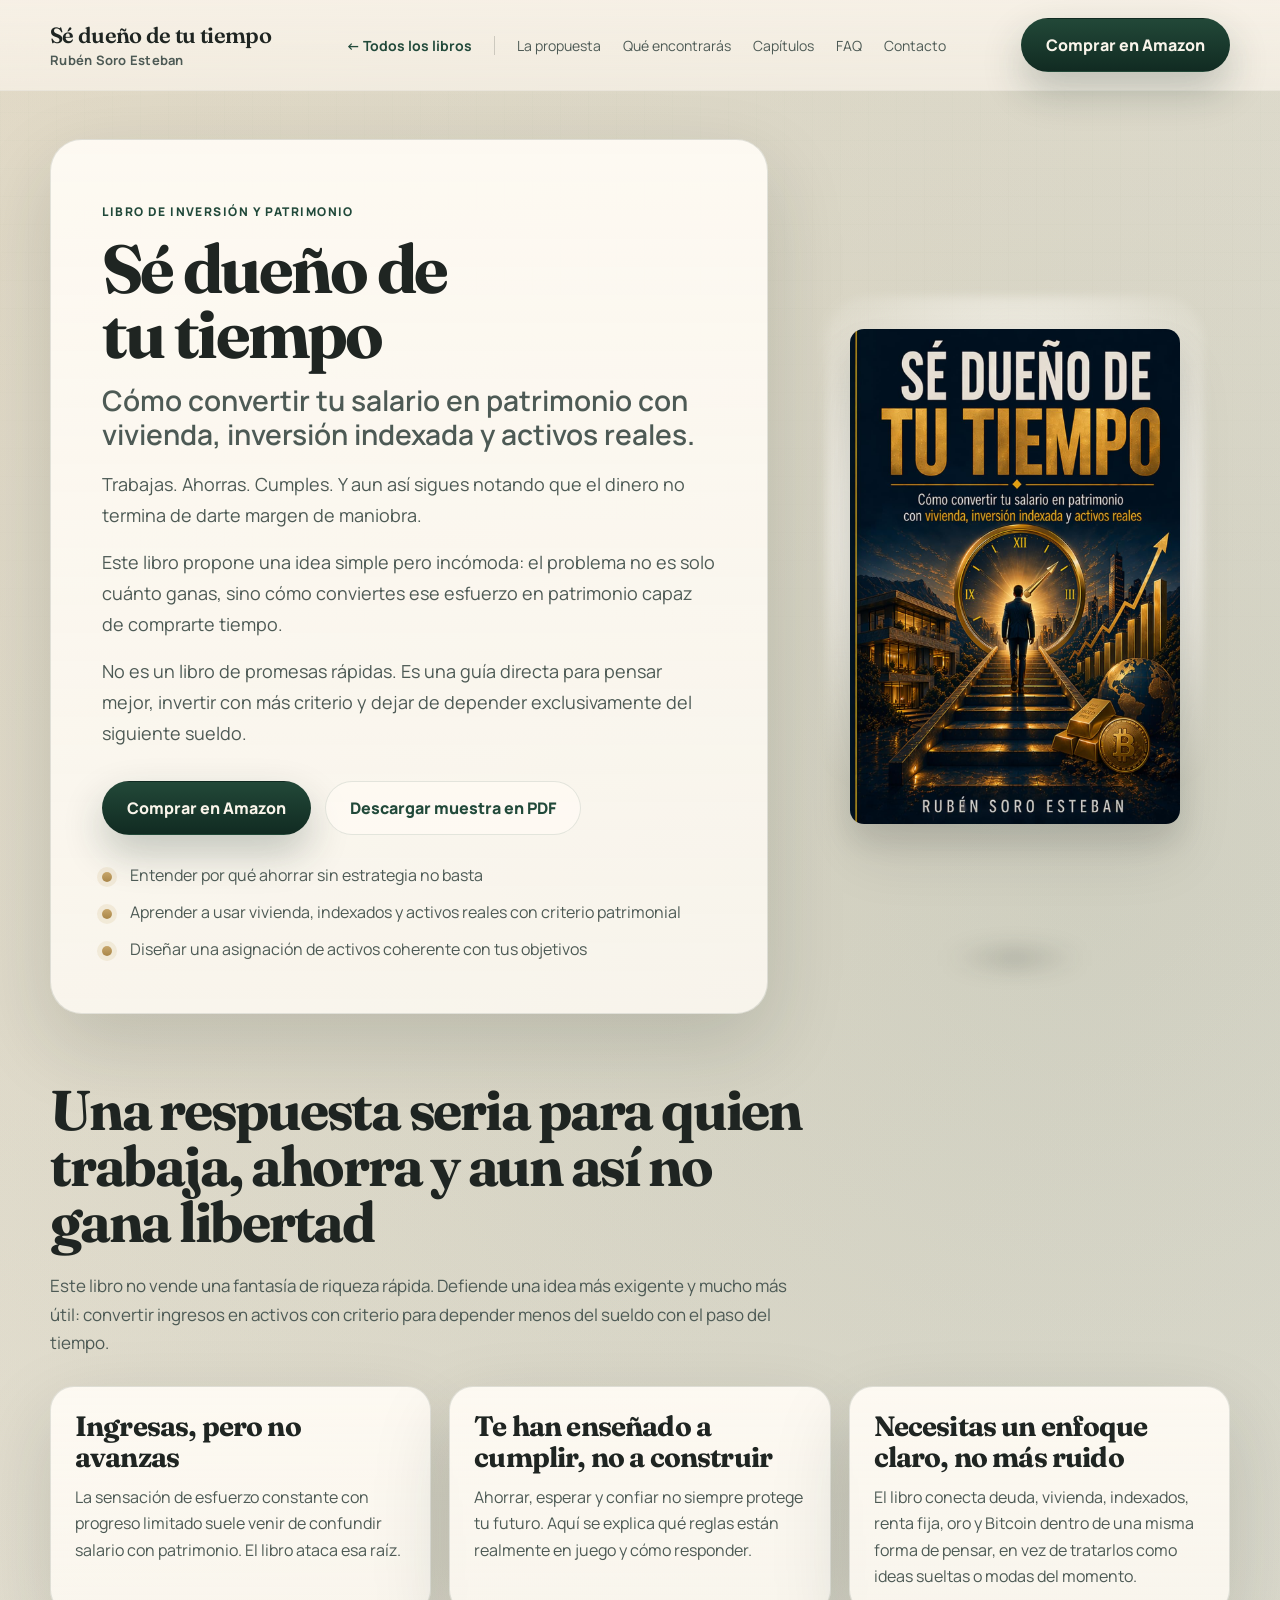
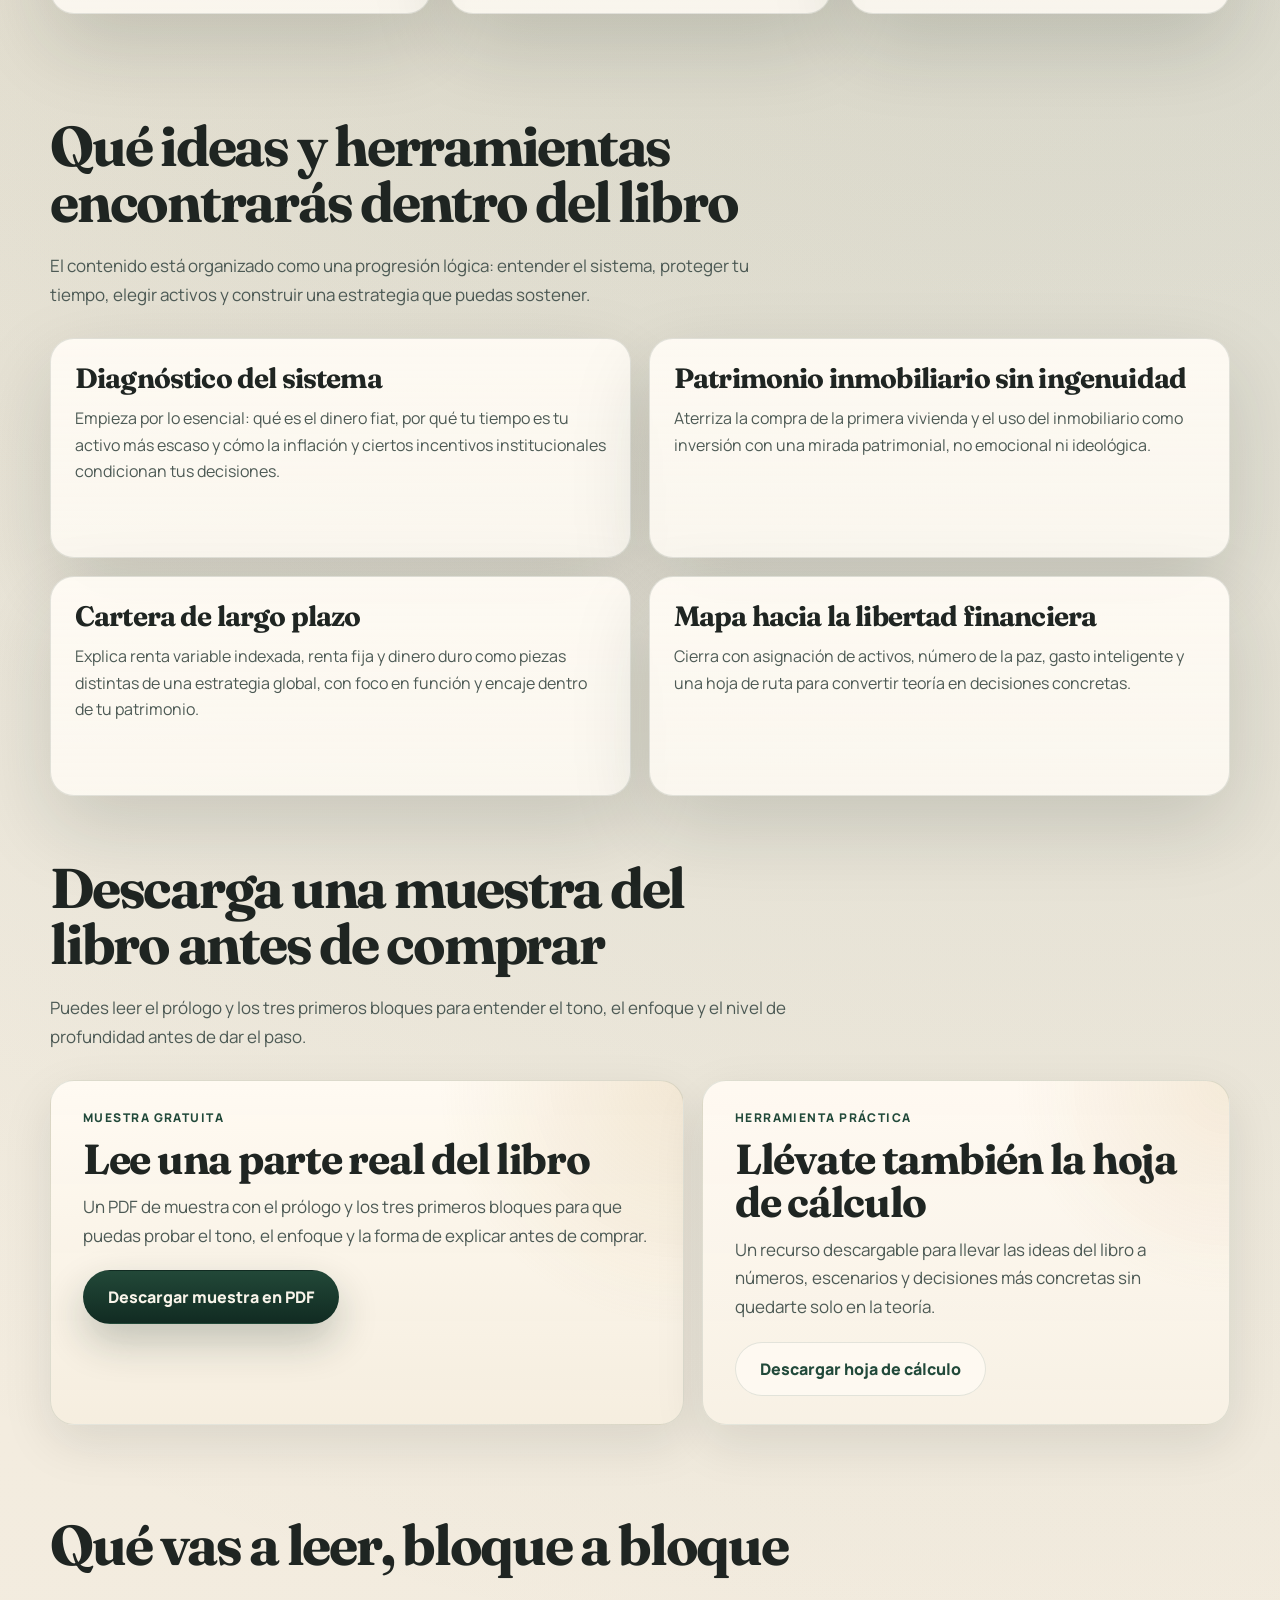
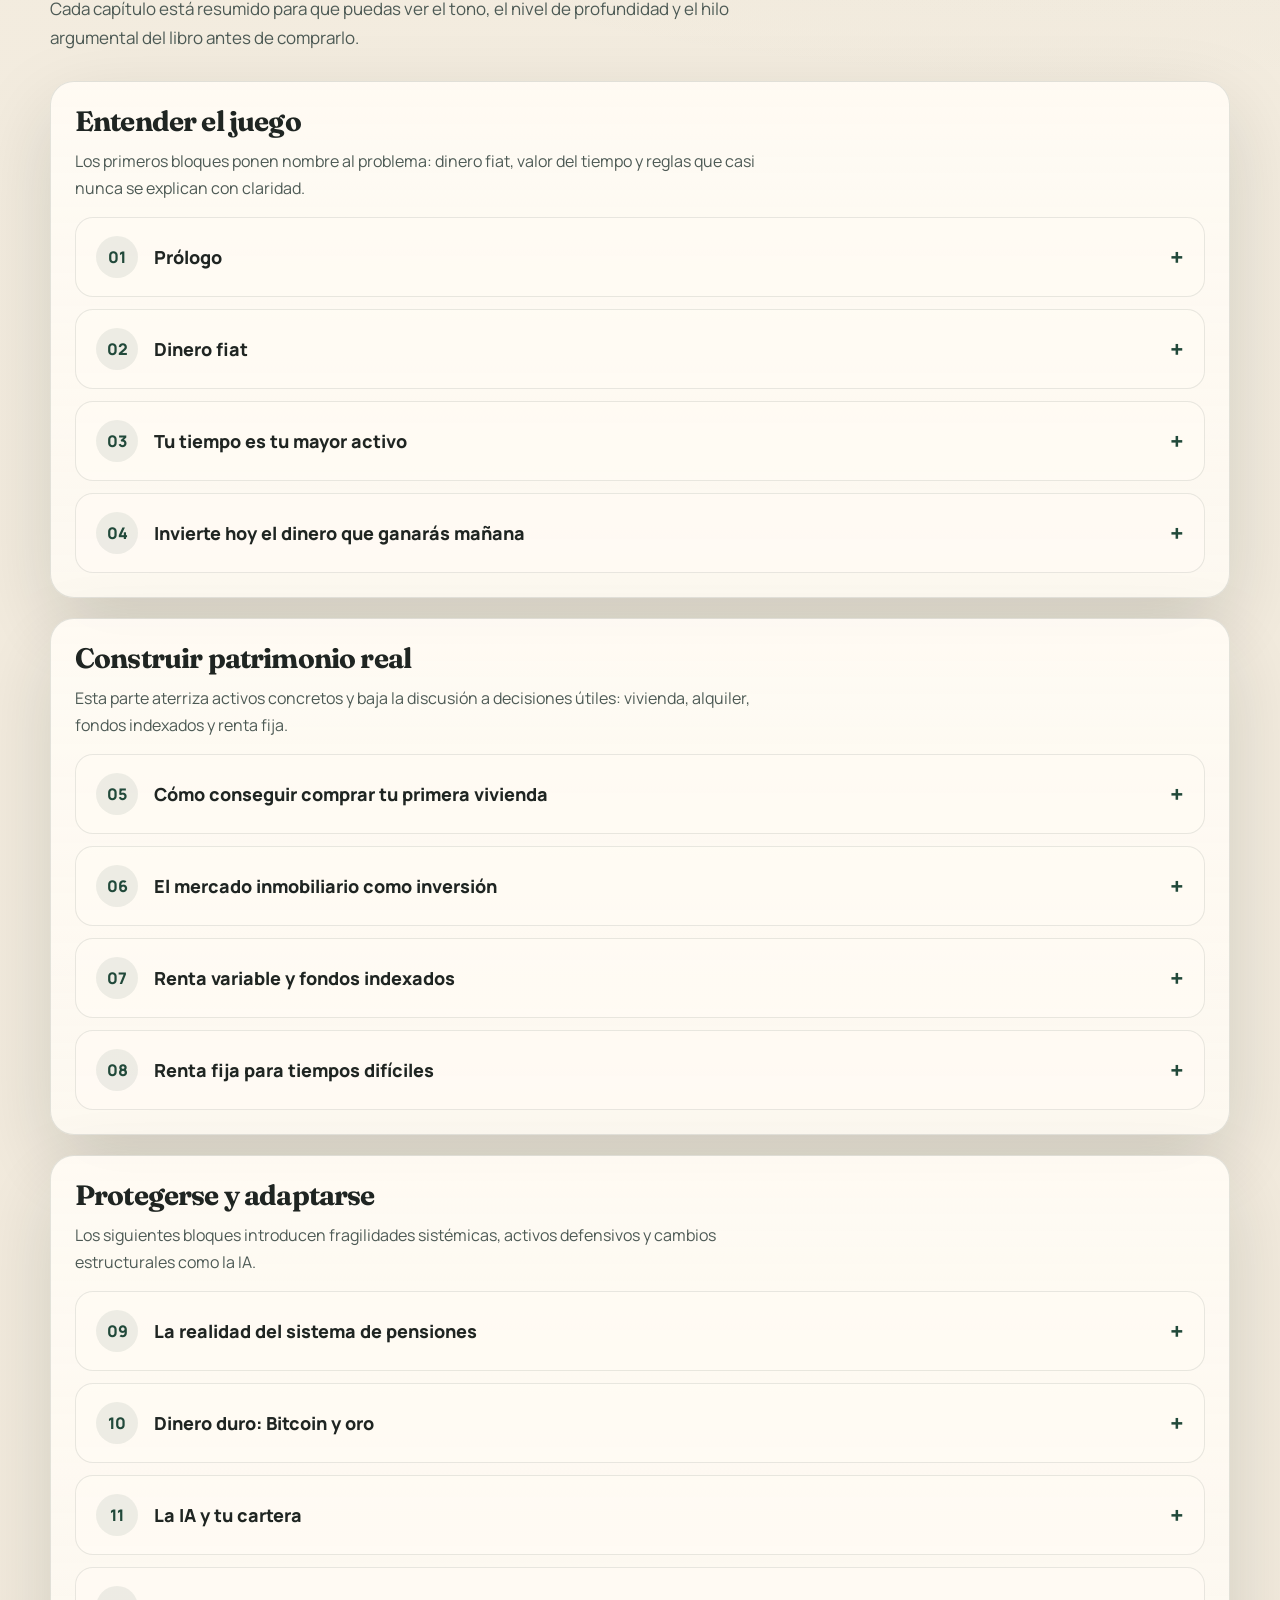
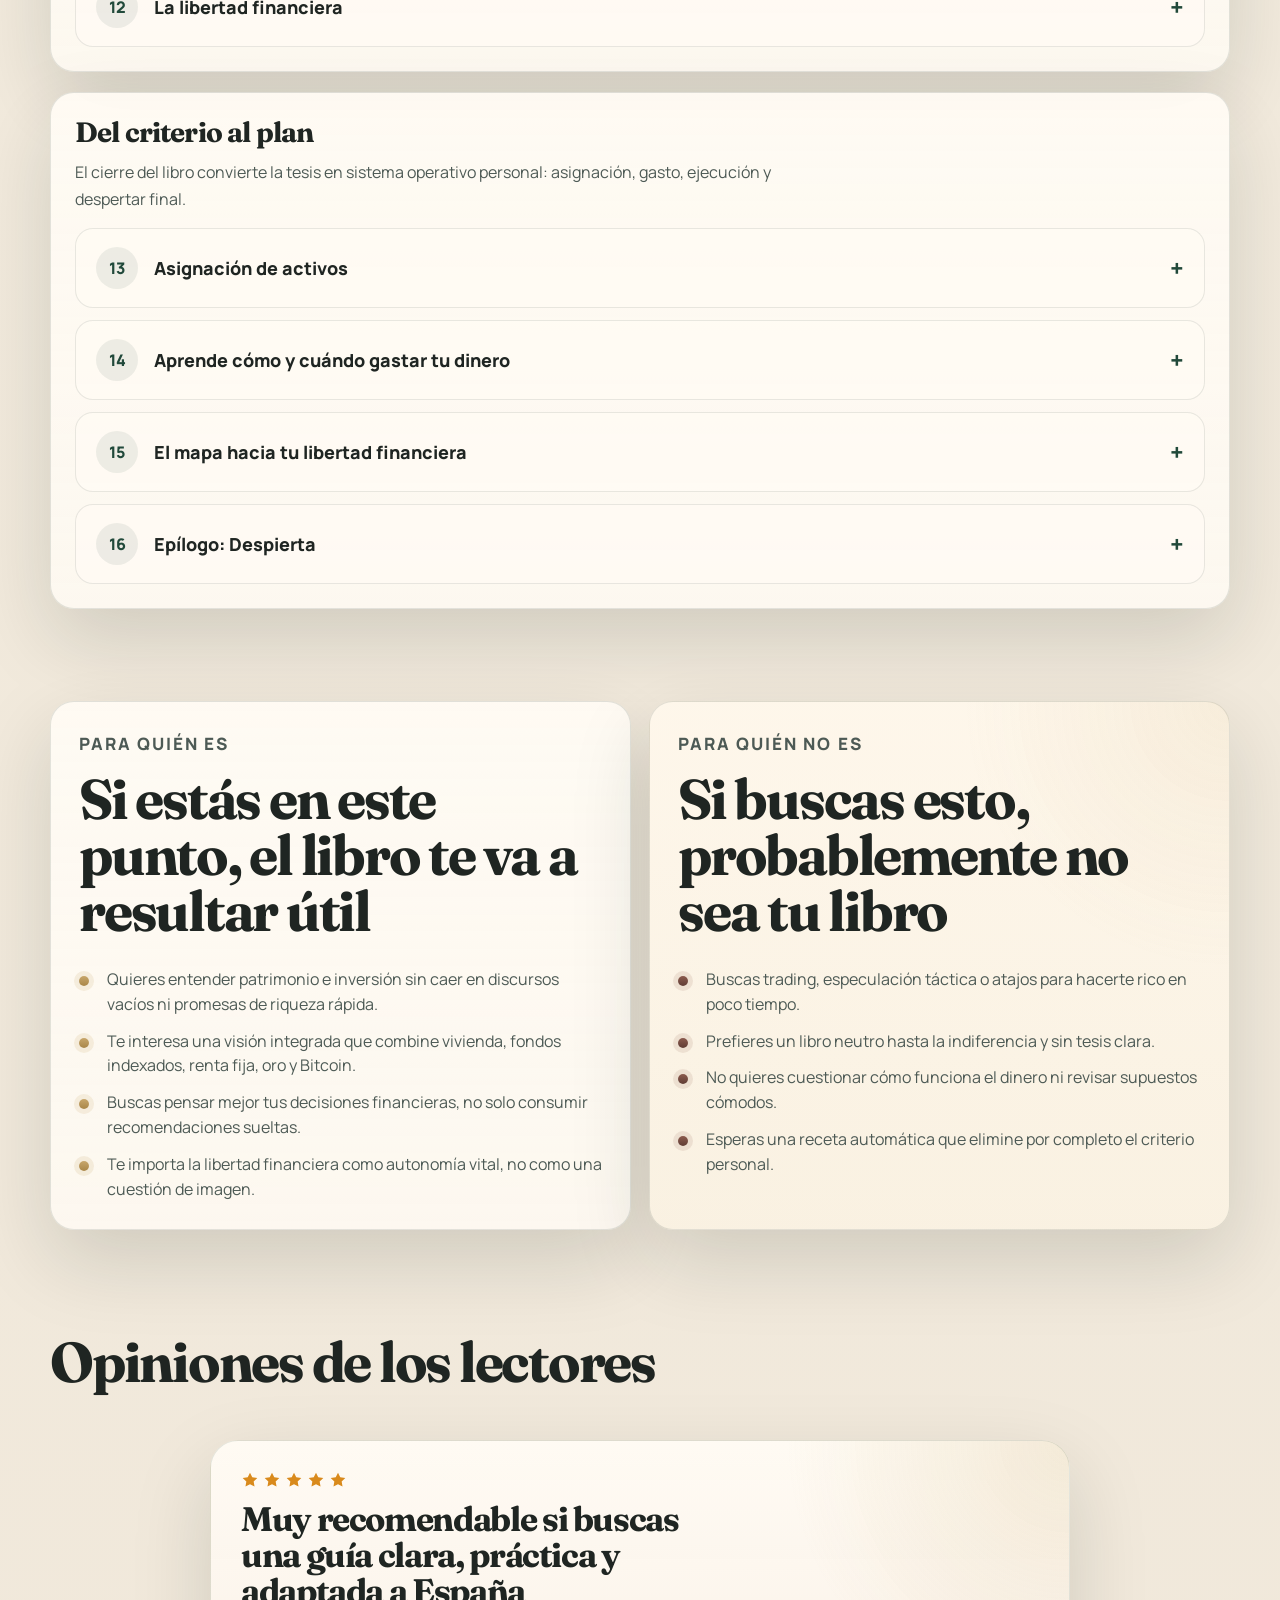
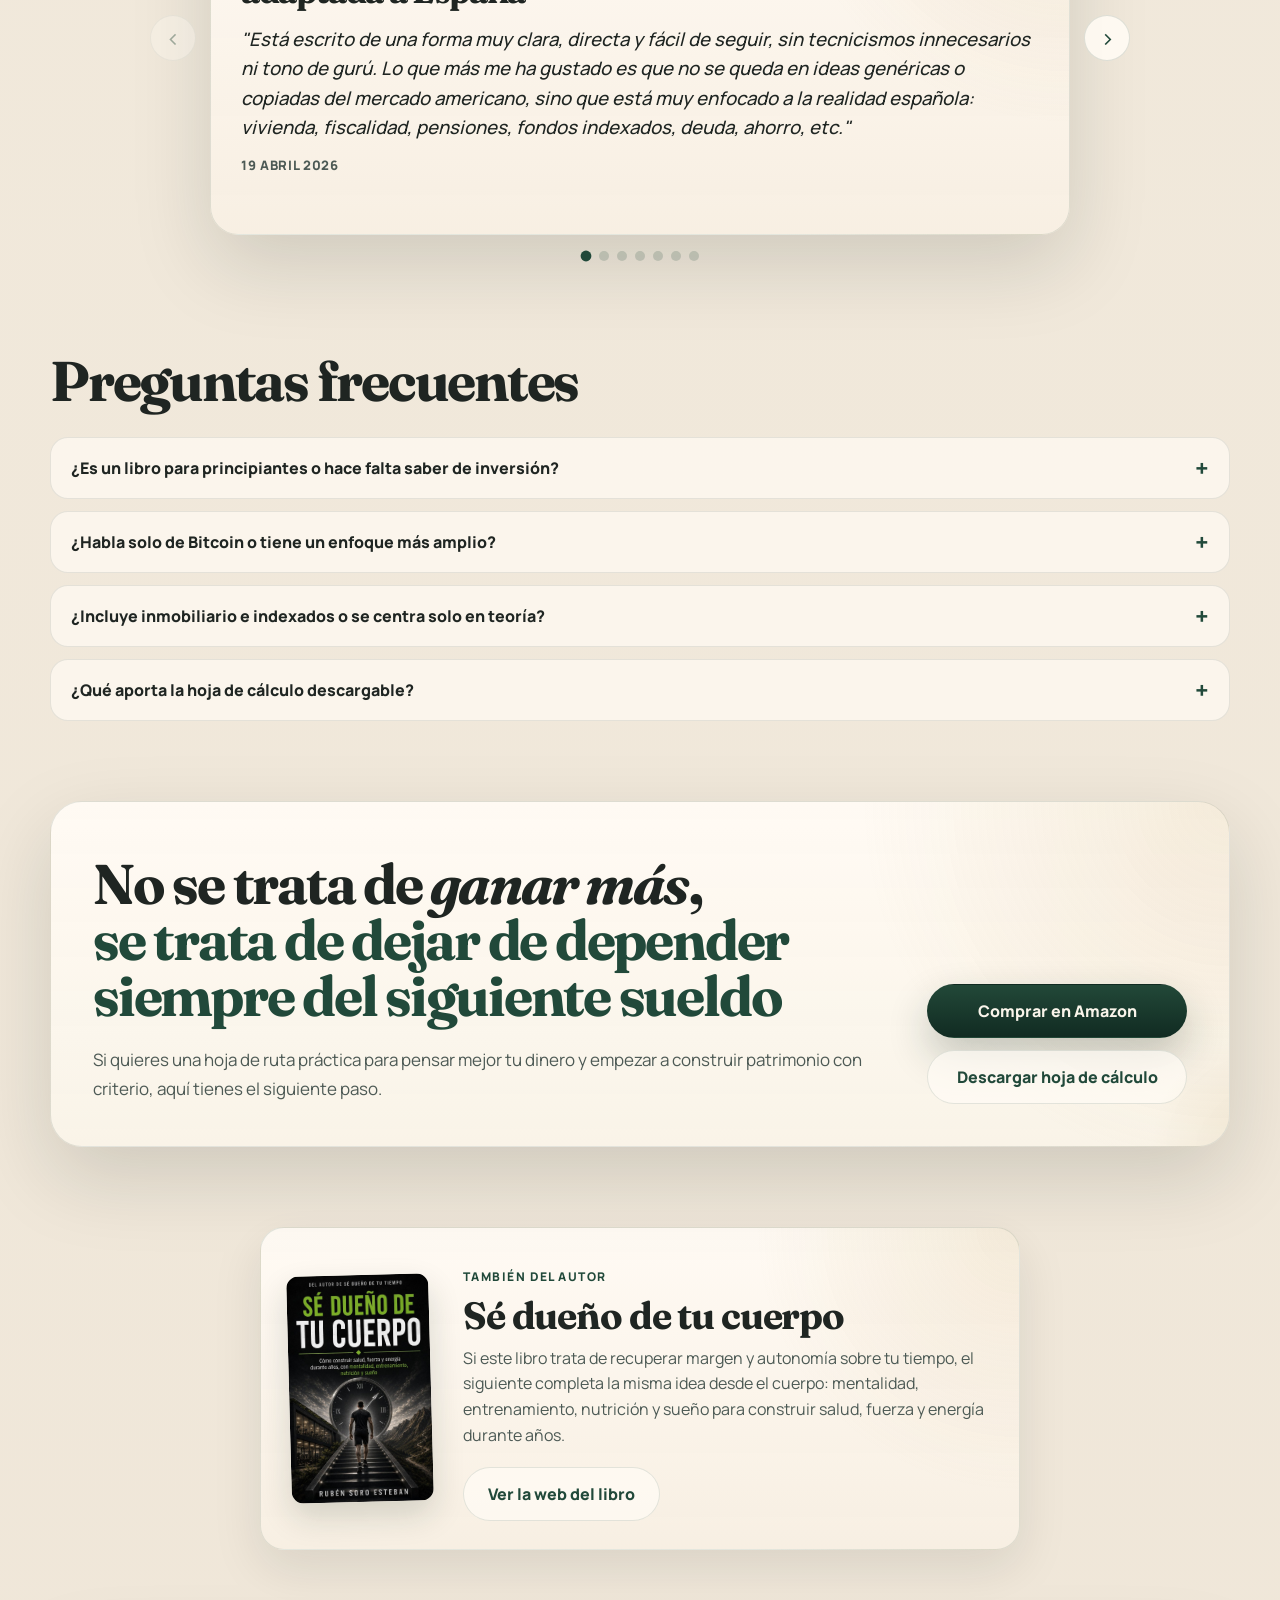
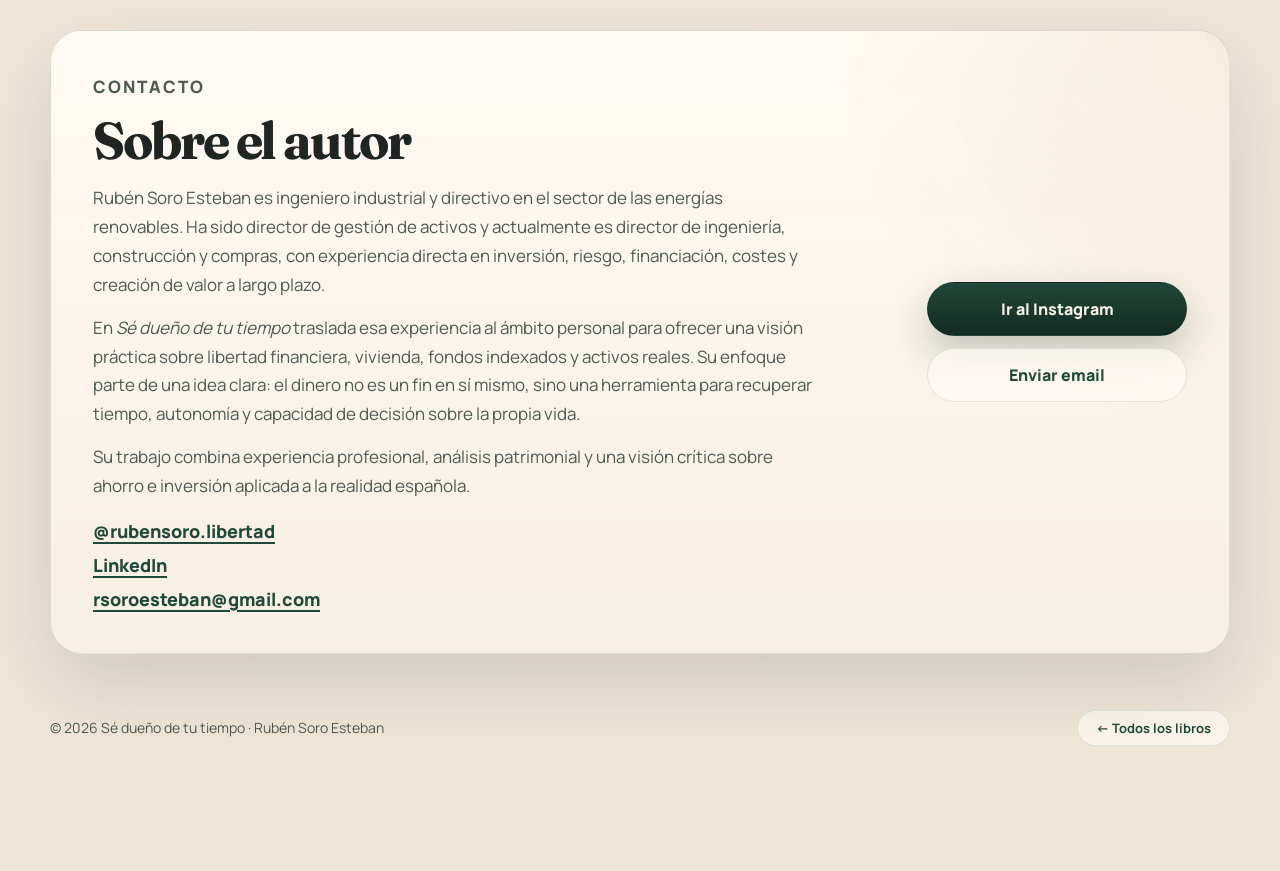
==== index.html @ 12cf8881 "Rehace botón "← Todos los libros" igual que en seduenodetucuerpo - nav-back en nav de escritorio y m" ====
<!DOCTYPE html>
<html lang="es">
  <head>
    <meta charset="UTF-8" />
    <meta name="viewport" content="width=device-width, initial-scale=1.0" />
    <title>Sé dueño de tu tiempo | Libro de inversión y patrimonio</title>
    <meta
      name="description"
      content="Una guía práctica para convertir tu salario en patrimonio con vivienda, fondos indexados, renta fija, oro y Bitcoin sin vender humo."
    />
    <meta
      name="keywords"
      content="libro inversión, patrimonio, libertad financiera, fondos indexados, vivienda, bitcoin, oro, finanzas personales"
    />
    <meta name="theme-color" content="#13261f" />
    <meta property="og:type" content="website" />
    <meta
      property="og:title"
      content="Sé dueño de tu tiempo | Libro de inversión y patrimonio"
    />
    <meta
      property="og:description"
      content="Cómo convertir tu salario en patrimonio con vivienda, inversión indexada y activos reales."
    />
    <meta property="og:image" content="assets/cover-amazon.jpg" />
    <meta property="og:locale" content="es_ES" />
    <meta name="twitter:card" content="summary_large_image" />
    <meta
      name="twitter:title"
      content="Sé dueño de tu tiempo | Libro de inversión y patrimonio"
    />
    <meta
      name="twitter:description"
      content="Una guía práctica para construir patrimonio y recuperar control sobre tu tiempo."
    />
    <meta name="twitter:image" content="assets/cover-amazon.jpg" />
    <link rel="preconnect" href="https://fonts.googleapis.com" />
    <link rel="preconnect" href="https://fonts.gstatic.com" crossorigin />
    <link
      href="https://fonts.googleapis.com/css2?family=Fraunces:opsz,wght@9..144,500;9..144,600;9..144,700&family=Manrope:wght@400;500;600;700;800&display=swap"
      rel="stylesheet"
    />
    <link rel="stylesheet" href="style.css?v=20260604-2" />
  </head>
  <body>
    <div class="page-bg" aria-hidden="true"></div>

    <header class="site-header">
      <div class="container header-inner">
        <a class="brand" href="#top" aria-label="Ir al inicio">
          <span class="header-book" aria-hidden="true">
            <img
              src="assets/cover-amazon.jpg"
              alt=""
              width="100"
              height="150"
              loading="eager"
              decoding="async"
            />
          </span>
          <span class="brand-text">
            <span class="brand-title">Sé dueño de tu tiempo</span>
            <span class="brand-author">Rubén Soro Esteban</span>
          </span>
        </a>

        <nav class="site-nav" aria-label="Navegación principal">
          <a class="nav-back" href="https://www.rubensoro.es">← Todos los libros</a>
          <a href="#propuesta">La propuesta</a>
          <a href="#contenido">Qué encontrarás</a>
          <a href="#capitulos">Capítulos</a>
          <a href="#faq">FAQ</a>
          <a href="#contacto">Contacto</a>
        </nav>

        <button
          class="nav-toggle"
          type="button"
          aria-expanded="false"
          aria-controls="mobile-nav-panel"
          aria-label="Abrir menú de navegación"
        >
          <span class="nav-toggle-bar" aria-hidden="true"></span>
          <span class="nav-toggle-bar" aria-hidden="true"></span>
          <span class="nav-toggle-bar" aria-hidden="true"></span>
        </button>

        <a
          class="button button-primary button-header"
          data-role="amazon-link"
          href="https://www.amazon.es/DUE%C3%91O-TIEMPO-convertir-patrimonio-inversi%C3%B3n-ebook/dp/B0GKSF97GS"
          target="_blank"
          rel="noreferrer"
        >
          Comprar en Amazon
        </a>

        <div class="mobile-nav-panel" id="mobile-nav-panel">
          <nav class="mobile-nav" aria-label="Navegación móvil">
            <a class="nav-back" href="https://www.rubensoro.es">← Todos los libros</a>
            <a href="#propuesta">La propuesta</a>
            <a href="#contenido">Qué encontrarás</a>
            <a href="#capitulos">Capítulos</a>
            <a href="#faq">FAQ</a>
            <a href="#contacto">Contacto</a>
          </nav>

          <a
            class="button button-primary mobile-nav-button"
            data-role="amazon-link"
            href="https://www.amazon.es/DUE%C3%91O-TIEMPO-convertir-patrimonio-inversi%C3%B3n-ebook/dp/B0GKSF97GS"
            target="_blank"
            rel="noreferrer"
          >
            Comprar en Amazon
          </a>
        </div>
      </div>
    </header>

    <main id="top">
      <section class="hero">
        <div class="container hero-grid">
          <div class="hero-copy">
            <p class="eyebrow">Libro de inversión y patrimonio</p>
            <h1 class="hero-title">
              Sé dueño de<br />
              tu tiempo
            </h1>
            <p class="hero-subtitle" id="hero-subtitle">
              Cómo convertir tu salario en patrimonio con vivienda, inversión
              indexada y activos reales.
            </p>

            <div class="hero-body" id="hero-body"></div>

            <div class="hero-actions">
              <a
                class="button button-primary"
                data-role="amazon-link"
                href="https://www.amazon.es/DUE%C3%91O-TIEMPO-convertir-patrimonio-inversi%C3%B3n-ebook/dp/B0GKSF97GS"
                target="_blank"
                rel="noreferrer"
              >
                Comprar en Amazon
              </a>
              <a
                class="button button-secondary"
                data-role="sample-link"
                href="assets/SE_DUENO_DE_TU_TIEMPO_MUESTRA.pdf"
                download
              >
                Descargar muestra en PDF
              </a>
            </div>

            <ul class="hero-points" id="hero-points"></ul>
          </div>

          <aside class="hero-visual" aria-label="Portada del libro">
            <div class="book-stage">
              <div class="book-frame">
                <img
                  src="assets/cover-amazon.jpg"
                  alt="Portada del libro Sé dueño de tu tiempo"
                  width="1000"
                  height="1500"
                  loading="eager"
                  decoding="async"
                />
              </div>
            </div>
          </aside>
        </div>
      </section>

      <section class="section" id="propuesta">
        <div class="container">
          <div class="section-heading">
            <h2>Una respuesta seria para quien trabaja, ahorra y aun así no gana libertad</h2>
            <p>
              Este libro no vende una fantasía de riqueza rápida. Defiende una
              idea más exigente y mucho más útil: convertir ingresos en activos
              con criterio para depender menos del sueldo con el paso del tiempo.
            </p>
          </div>

          <div class="problem-grid" id="problem-grid"></div>
        </div>
      </section>

      <section class="section section-contrast" id="contenido">
        <div class="container">
          <div class="section-heading">
            <h2>Qué ideas y herramientas encontrarás dentro del libro</h2>
            <p>
              El contenido está organizado como una progresión lógica: entender
              el sistema, proteger tu tiempo, elegir activos y construir una
              estrategia que puedas sostener.
            </p>
          </div>

          <div class="pillar-grid" id="pillar-grid"></div>
        </div>
      </section>

      <section class="section section-toolkit" id="herramienta">
        <div class="container">
          <div class="section-heading">
            <h2>Descarga una muestra del libro antes de comprar</h2>
            <p>
              Puedes leer el prólogo y los tres primeros bloques para entender
              el tono, el enfoque y el nivel de profundidad antes de dar el paso.
            </p>
          </div>

          <div class="resource-grid">
            <article class="resource-card resource-card-featured">
              <p class="section-label">Muestra gratuita</p>
              <h3 id="sample-title">Lee una parte real del libro</h3>
              <p id="sample-text">
                Un PDF de muestra con el prólogo y los tres primeros bloques
                para que puedas probar el contenido antes de comprar.
              </p>
              <a
                class="button button-primary"
                data-role="sample-link"
                href="assets/SE_DUENO_DE_TU_TIEMPO_MUESTRA.pdf"
                download
              >
                Descargar muestra en PDF
              </a>
            </article>

            <article class="resource-card">
              <p class="section-label">Herramienta práctica</p>
              <h3 id="toolkit-title">Llévate también la hoja de cálculo</h3>
              <p id="toolkit-text">
                Un recurso descargable para llevar las ideas del libro a números,
                escenarios y decisiones más concretas.
              </p>
              <a
                class="button button-secondary"
                data-role="download-link"
                href="assets/Calculadora.xlsx"
                download
              >
                Descargar hoja de cálculo
              </a>
            </article>
          </div>
        </div>
      </section>

      <section class="section" id="capitulos">
        <div class="container">
          <div class="section-heading">
            <h2>Qué vas a leer, bloque a bloque</h2>
            <p>
              Cada capítulo está resumido para que puedas ver el tono, el nivel
              de profundidad y el hilo argumental del libro antes de comprarlo.
            </p>
          </div>

          <div class="chapter-groups" id="chapter-groups"></div>
        </div>
      </section>

      <section class="section section-contrast" id="fit">
        <div class="container audience-grid">
          <div class="audience-card">
            <p class="section-label">Para quién es</p>
            <h2>Si estás en este punto, el libro te va a resultar útil</h2>
            <ul class="check-list" id="good-fit-list"></ul>
          </div>

          <div class="audience-card audience-card-muted">
            <p class="section-label">Para quién no es</p>
            <h2>Si buscas esto, probablemente no sea tu libro</h2>
            <ul class="check-list check-list-muted" id="bad-fit-list"></ul>
          </div>
        </div>
      </section>

      <section class="section" id="opiniones">
        <div class="container">
          <div class="section-heading testimonial-heading">
            <h2>Opiniones de los lectores</h2>
          </div>

          <div class="testimonial-carousel">
            <button
              class="testimonial-nav testimonial-nav-prev"
              type="button"
              id="testimonial-prev"
              aria-label="Ver reseña anterior"
            >
              <span aria-hidden="true">‹</span>
            </button>

            <div class="testimonial-viewport">
              <div class="testimonial-track" id="testimonial-track"></div>
            </div>

            <button
              class="testimonial-nav testimonial-nav-next"
              type="button"
              id="testimonial-next"
              aria-label="Ver siguiente reseña"
            >
              <span aria-hidden="true">›</span>
            </button>
          </div>

          <div class="testimonial-dots" id="testimonial-dots" aria-label="Selector de reseñas"></div>
        </div>
      </section>

      <section class="section" id="faq">
        <div class="container">
          <div class="section-heading">
            <h2>Preguntas frecuentes</h2>
          </div>

          <div class="faq-list" id="faq-list"></div>
        </div>
      </section>

      <section class="section">
        <div class="container">
          <div class="closing-card">
            <div>
              <h2 id="closing-title">
                No se trata de <em>ganar más</em>,
                <span>se trata de dejar de depender siempre del siguiente sueldo</span>
              </h2>
              <p id="closing-text">
                Si quieres una hoja de ruta práctica para pensar mejor tu dinero
                y empezar a construir patrimonio con criterio, aquí tienes el
                siguiente paso.
              </p>
            </div>

            <div class="closing-actions">
              <a
                class="button button-primary"
                data-role="amazon-link"
                href="https://www.amazon.es/DUE%C3%91O-TIEMPO-convertir-patrimonio-inversi%C3%B3n-ebook/dp/B0GKSF97GS"
                target="_blank"
                rel="noreferrer"
              >
                Comprar en Amazon
              </a>
              <a
                class="button button-secondary"
                data-role="download-link"
                href="assets/Calculadora.xlsx"
                download
              >
                Descargar hoja de cálculo
              </a>
            </div>
          </div>
        </div>
      </section>

      <section class="section" id="otro-libro">
        <div class="container">
          <article class="related-book">
            <a
              class="related-book-cover"
              href="https://diodocup.github.io/seduenodetucuerpo/"
              target="_blank"
              rel="noreferrer"
              aria-label="Ver la web de Sé dueño de tu cuerpo"
            >
              <img
                src="assets/cover-se-dueno-de-tu-cuerpo.jpg"
                alt="Portada del libro Sé dueño de tu cuerpo"
                width="420"
                height="672"
                loading="lazy"
                decoding="async"
              />
            </a>
            <div class="related-book-copy">
              <p class="section-label">También del autor</p>
              <h2>Sé dueño de tu cuerpo</h2>
              <p>
                Si este libro trata de recuperar margen y autonomía sobre tu
                tiempo, el siguiente completa la misma idea desde el cuerpo:
                mentalidad, entrenamiento, nutrición y sueño para construir
                salud, fuerza y energía durante años.
              </p>
              <a
                class="button button-secondary"
                href="https://diodocup.github.io/seduenodetucuerpo/"
                target="_blank"
                rel="noreferrer"
              >
                Ver la web del libro
              </a>
            </div>
          </article>
        </div>
      </section>

      <section class="section" id="contacto">
        <div class="container">
          <div class="contact-card">
            <div class="contact-copy">
              <p class="section-label">Contacto</p>
              <h2>Sobre el autor</h2>
              <div class="author-bio">
                <p>
                  Rubén Soro Esteban es ingeniero industrial y directivo en el
                  sector de las energías renovables. Ha sido director de gestión
                  de activos y actualmente es director de ingeniería,
                  construcción y compras, con experiencia directa en inversión,
                  riesgo, financiación, costes y creación de valor a largo
                  plazo.
                </p>
                <p>
                  En <em>Sé dueño de tu tiempo</em> traslada esa experiencia al
                  ámbito personal para ofrecer una visión práctica sobre libertad
                  financiera, vivienda, fondos indexados y activos reales. Su
                  enfoque parte de una idea clara: el dinero no es un fin en sí
                  mismo, sino una herramienta para recuperar tiempo, autonomía y
                  capacidad de decisión sobre la propia vida.
                </p>
                <p>
                  Su trabajo combina experiencia profesional, análisis
                  patrimonial y una visión crítica sobre ahorro e inversión
                  aplicada a la realidad española.
                </p>
              </div>

              <div class="contact-links">
                <a
                  class="contact-email"
                  href="https://www.instagram.com/rubensoro.libertad/"
                  target="_blank"
                  rel="noreferrer"
                >
                  @rubensoro.libertad
                </a>
                <a
                  class="contact-email"
                  href="https://es.linkedin.com/in/ruben-soro-esteban-34328484"
                  target="_blank"
                  rel="noreferrer"
                >
                  LinkedIn
                </a>
                <a class="contact-email" href="mailto:rsoroesteban@gmail.com">
                  rsoroesteban@gmail.com
                </a>
              </div>
            </div>

            <div class="contact-actions">
              <a
                class="button button-primary contact-button"
                href="https://www.instagram.com/rubensoro.libertad/"
                target="_blank"
                rel="noreferrer"
              >
                Ir al Instagram
              </a>
              <a
                class="button button-secondary contact-button"
                href="mailto:rsoroesteban@gmail.com?subject=Consulta%20sobre%20S%C3%A9%20due%C3%B1o%20de%20tu%20tiempo"
              >
                Enviar email
              </a>
            </div>
          </div>
        </div>
      </section>
    </main>

    <footer class="site-footer">
      <div class="container footer-inner">
        <p>© <span id="year"></span> Sé dueño de tu tiempo · Rubén Soro Esteban</p>
        <a class="footer-back" href="https://www.rubensoro.es">← Todos los libros</a>
      </div>
    </footer>

    <div class="mobile-cta" aria-label="Acciones rápidas">
      <a
        class="button button-primary"
        data-role="amazon-link"
        href="https://www.amazon.es/DUE%C3%91O-TIEMPO-convertir-patrimonio-inversi%C3%B3n-ebook/dp/B0GKSF97GS"
        target="_blank"
        rel="noreferrer"
      >
        Comprar
      </a>
      <a
        class="button button-secondary"
        data-role="download-link"
        href="assets/Calculadora.xlsx"
        download
      >
        Excel
      </a>
    </div>

    <script type="application/ld+json" id="book-schema"></script>
    <script type="module" src="script.js?v=20260531-2"></script>
  </body>
</html>
---- style.css ----
:root {
  --bg: #f3ecdf;
  --bg-deep: #173328;
  --surface: rgba(255, 251, 244, 0.82);
  --surface-strong: rgba(255, 251, 244, 0.94);
  --surface-dark: rgba(20, 38, 31, 0.92);
  --line: rgba(30, 51, 42, 0.12);
  --line-strong: rgba(233, 220, 196, 0.24);
  --text: #1f2522;
  --text-muted: #4d5a55;
  --text-inverse: #f9f4ea;
  --accent: #21493a;
  --accent-strong: #0f2a21;
  --accent-soft: #c7a66b;
  --accent-soft-strong: #a98648;
  --shadow-lg: 0 30px 80px rgba(23, 31, 27, 0.15);
  --shadow-md: 0 18px 50px rgba(23, 31, 27, 0.1);
  --radius-xl: 32px;
  --radius-lg: 24px;
  --radius-md: 18px;
  --max-width: 1180px;
}

*,
*::before,
*::after {
  box-sizing: border-box;
}

html {
  scroll-behavior: smooth;
}

body {
  margin: 0;
  min-width: 320px;
  color: var(--text);
  font-family: "Manrope", system-ui, sans-serif;
  background:
    radial-gradient(circle at top left, rgba(199, 166, 107, 0.18), transparent 26%),
    radial-gradient(circle at 85% 10%, rgba(33, 73, 58, 0.18), transparent 30%),
    linear-gradient(180deg, #f8f2e8 0%, #f3ecdf 34%, #efe6d8 100%);
}

img {
  display: block;
  max-width: 100%;
}

a {
  color: inherit;
}

button,
input,
textarea,
select {
  font: inherit;
}

.page-bg {
  position: fixed;
  inset: 0;
  pointer-events: none;
  background-image:
    linear-gradient(rgba(33, 73, 58, 0.03) 1px, transparent 1px),
    linear-gradient(90deg, rgba(33, 73, 58, 0.03) 1px, transparent 1px);
  background-size: 28px 28px;
  mask-image: linear-gradient(180deg, rgba(0, 0, 0, 0.32), transparent 85%);
  z-index: -1;
}

.container {
  width: min(calc(100% - 32px), var(--max-width));
  margin: 0 auto;
}

.nav-back {
  color: var(--accent);
  font-weight: 700;
  white-space: nowrap;
  padding-right: 22px;
  border-right: 1px solid rgba(26, 34, 28, 0.18);
  transition: color 0.2s ease, opacity 0.2s ease;
}

.nav-back:hover,
.nav-back:focus-visible {
  color: var(--accent-soft-strong);
}

.footer-back {
  display: inline-flex;
  align-items: center;
  flex-shrink: 0;
  padding: 8px 18px;
  border-radius: 999px;
  background: rgba(255, 251, 244, 0.72);
  border: 1px solid rgba(33, 73, 58, 0.12);
  color: var(--accent);
  font-weight: 700;
  font-size: 13px;
  text-decoration: none;
  white-space: nowrap;
  transition: transform 0.2s ease, box-shadow 0.2s ease, background-color 0.2s ease;
}

.footer-back:hover,
.footer-back:focus-visible {
  transform: translateY(-1px);
  box-shadow: 0 8px 20px rgba(15, 18, 15, 0.08);
}

.site-header {
  position: sticky;
  top: 0;
  z-index: 20;
  padding: 18px 0;
  backdrop-filter: blur(18px);
  background: linear-gradient(180deg, rgba(248, 242, 232, 0.92), rgba(248, 242, 232, 0.72));
  border-bottom: 1px solid rgba(30, 51, 42, 0.06);
  transition:
    padding 0.28s ease,
    background-color 0.28s ease,
    box-shadow 0.28s ease,
    border-color 0.28s ease;
}

.site-header.is-scrolled {
  padding: 10px 0;
  background: linear-gradient(180deg, rgba(248, 242, 232, 0.97), rgba(248, 242, 232, 0.88));
  border-bottom-color: rgba(30, 51, 42, 0.1);
  box-shadow: 0 12px 30px rgba(20, 31, 27, 0.08);
}

.header-inner {
  display: flex;
  align-items: center;
  justify-content: space-between;
  gap: 20px;
}

.brand {
  display: inline-flex;
  align-items: center;
  gap: 0;
  text-decoration: none;
}

.brand-text {
  display: inline-flex;
  flex-direction: column;
  gap: 2px;
}

.header-book {
  width: 0;
  opacity: 0;
  margin-right: 0;
  overflow: hidden;
  border-radius: 12px;
  transform: translateY(6px) scale(0.86);
  transform-origin: left center;
  box-shadow: 0 14px 28px rgba(17, 43, 34, 0.12);
  transition:
    width 0.28s ease,
    opacity 0.28s ease,
    margin-right 0.28s ease,
    transform 0.28s ease;
}

.header-book img {
  display: block;
  width: 42px;
  height: auto;
  border-radius: 12px;
}

.site-header.is-scrolled .header-book {
  width: 42px;
  opacity: 1;
  margin-right: 12px;
  transform: translateY(0) scale(1);
}

.brand-kicker,
.section-label,
.eyebrow {
  text-transform: uppercase;
  letter-spacing: 0.12em;
  font-size: 12px;
  font-weight: 800;
}

.brand-kicker,
.section-label,
.eyebrow {
  color: var(--accent);
}

.brand-title {
  font-family: "Fraunces", Georgia, serif;
  font-size: 22px;
  font-weight: 600;
  letter-spacing: -0.03em;
  transition: font-size 0.28s ease;
}

.brand-author {
  color: var(--text-muted);
  font-size: 13px;
  font-weight: 700;
  letter-spacing: 0.02em;
  transition: opacity 0.28s ease, transform 0.28s ease;
}

.site-header.is-scrolled .brand-title {
  font-size: 20px;
}

.site-header.is-scrolled .brand-author {
  opacity: 0.78;
  transform: translateY(-1px);
}

.site-nav {
  display: inline-flex;
  align-items: center;
  gap: 22px;
  font-size: 14px;
  color: var(--text-muted);
}

.site-nav a {
  text-decoration: none;
}

.nav-toggle {
  display: none;
  align-items: center;
  justify-content: center;
  flex-direction: column;
  gap: 4px;
  width: 52px;
  min-height: 52px;
  padding: 0;
  border: 1px solid rgba(33, 73, 58, 0.14);
  border-radius: 18px;
  background: rgba(255, 251, 244, 0.8);
  color: var(--accent);
  cursor: pointer;
  flex-shrink: 0;
  transition:
    transform 0.2s ease,
    box-shadow 0.2s ease,
    background-color 0.2s ease,
    border-color 0.2s ease;
}

.nav-toggle:hover,
.nav-toggle:focus-visible {
  transform: translateY(-1px);
  box-shadow: 0 14px 28px rgba(17, 43, 34, 0.12);
}

.nav-toggle-bar {
  width: 18px;
  height: 2px;
  border-radius: 999px;
  background: currentColor;
  transition:
    transform 0.2s ease,
    opacity 0.2s ease;
}

.site-header.menu-open .nav-toggle {
  background: rgba(33, 73, 58, 0.08);
  border-color: rgba(33, 73, 58, 0.22);
}

.site-header.menu-open .nav-toggle-bar:nth-child(1) {
  transform: translateY(6px) rotate(45deg);
}

.site-header.menu-open .nav-toggle-bar:nth-child(2) {
  opacity: 0;
}

.site-header.menu-open .nav-toggle-bar:nth-child(3) {
  transform: translateY(-6px) rotate(-45deg);
}

.button {
  display: inline-flex;
  align-items: center;
  justify-content: center;
  min-height: 54px;
  padding: 0 24px;
  border-radius: 999px;
  border: 1px solid transparent;
  text-decoration: none;
  font-weight: 800;
  transition:
    transform 0.2s ease,
    box-shadow 0.2s ease,
    background-color 0.2s ease,
    border-color 0.2s ease;
}

.button:hover,
.button:focus-visible {
  transform: translateY(-1px);
}

.button:focus-visible,
summary:focus-visible {
  outline: 2px solid rgba(33, 73, 58, 0.3);
  outline-offset: 3px;
}

.button-primary {
  color: var(--text-inverse);
  background: linear-gradient(180deg, #224838 0%, #112b22 100%);
  box-shadow: 0 18px 40px rgba(17, 43, 34, 0.24);
}

.button-secondary {
  color: var(--accent);
  background: rgba(255, 251, 244, 0.72);
  border-color: rgba(33, 73, 58, 0.12);
}

.button-header {
  flex-shrink: 0;
}

.mobile-nav-panel {
  display: none;
}

.hero {
  padding: 48px 0 16px;
}

.hero-grid {
  display: grid;
  grid-template-columns: minmax(0, 1.1fr) minmax(320px, 430px);
  gap: 32px;
  align-items: stretch;
}

.hero-copy,
.problem-card,
.pillar-card,
.audience-card,
.contact-card,
.closing-card,
.chapter-group,
.faq-item {
  position: relative;
  overflow: hidden;
  border: 1px solid var(--line);
  background: linear-gradient(180deg, var(--surface-strong), var(--surface));
  box-shadow: var(--shadow-lg);
}

.hero-copy,
.contact-card,
.closing-card {
  border-radius: var(--radius-xl);
}

.hero-copy {
  padding: clamp(28px, 4vw, 52px);
}

.hero-copy::after,
.closing-card::after {
  content: "";
  position: absolute;
  inset: auto -12% -32% auto;
  width: 220px;
  height: 220px;
  border-radius: 50%;
  background: radial-gradient(circle, rgba(199, 166, 107, 0.18), transparent 70%);
  pointer-events: none;
}

.hero-title,
.section-heading h2,
.audience-card h2,
.closing-card h2 {
  font-family: "Fraunces", Georgia, serif;
  letter-spacing: -0.04em;
}

.hero-title {
  margin: 16px 0 16px;
  max-width: 10ch;
  font-size: clamp(40px, 6.6vw, 68px);
  line-height: 0.96;
}

.hero-subtitle {
  margin: 0 0 18px;
  max-width: 720px;
  font-size: clamp(20px, 2.2vw, 30px);
  line-height: 1.22;
  color: var(--text-muted);
  font-weight: 600;
}

.hero-note {
  display: flex;
  flex-wrap: wrap;
  gap: 10px;
  margin: 26px 0;
}

.hero-note span {
  display: inline-flex;
  align-items: center;
  min-height: 36px;
  padding: 0 14px;
  border-radius: 999px;
  border: 1px solid rgba(33, 73, 58, 0.12);
  background: rgba(255, 251, 244, 0.7);
  color: var(--accent);
  font-size: 14px;
  font-weight: 700;
}

.hero-body {
  display: grid;
  gap: 16px;
  max-width: 720px;
  color: var(--text-muted);
  font-size: 18px;
  line-height: 1.72;
}

.hero-body p {
  margin: 0;
}

.hero-actions,
.closing-actions {
  display: flex;
  flex-wrap: wrap;
  gap: 14px;
  margin-top: 32px;
}

.hero-points,
.check-list {
  margin: 28px 0 0;
  padding: 0;
  list-style: none;
  display: grid;
  gap: 12px;
}

.hero-points li,
.check-list li {
  position: relative;
  padding-left: 28px;
  color: var(--text-muted);
  line-height: 1.55;
}

.hero-points li::before,
.check-list li::before {
  content: "";
  position: absolute;
  left: 0;
  top: 9px;
  width: 10px;
  height: 10px;
  border-radius: 50%;
  background: linear-gradient(180deg, var(--accent-soft), var(--accent-soft-strong));
  box-shadow: 0 0 0 5px rgba(199, 166, 107, 0.16);
}

.hero-visual {
  position: relative;
  display: flex;
  align-items: center;
  justify-content: center;
  min-height: 620px;
  padding: 0;
  overflow: visible;
}

.hero-visual::before {
  content: "";
  position: absolute;
  left: 50%;
  top: 50%;
  width: min(88%, 440px);
  height: min(82%, 560px);
  transform: translate(-50%, -50%);
  border-radius: 44px;
  background:
    radial-gradient(circle at 50% 40%, rgba(255, 252, 246, 0.96), rgba(255, 252, 246, 0.62) 44%, rgba(255, 252, 246, 0.16) 68%, transparent 82%);
  filter: blur(4px);
  pointer-events: none;
}

.hero-visual::after {
  content: "";
  position: absolute;
  left: 50%;
  bottom: 44px;
  width: 44%;
  height: 24px;
  transform: translateX(-50%);
  border-radius: 50%;
  background: radial-gradient(circle, rgba(23, 31, 27, 0.16), transparent 72%);
  filter: blur(10px);
  pointer-events: none;
}

.book-stage {
  position: relative;
  width: 100%;
  max-width: 360px;
  padding: 0;
}

.book-frame {
  position: relative;
  z-index: 2;
  width: min(100%, 330px);
  margin: 0 auto;
  background: transparent;
  border: 0;
  box-shadow: none;
}

.book-frame img {
  width: 100%;
  height: auto;
  border-radius: 14px;
  box-shadow:
    0 18px 32px rgba(18, 28, 24, 0.12),
    0 34px 60px rgba(18, 28, 24, 0.08);
}

.section {
  padding: 40px 0;
  scroll-margin-top: 96px;
}

.section-contrast {
  padding: 52px 0;
}

.section-toolkit {
  padding-top: 0;
}

.section-heading {
  max-width: 760px;
  margin-bottom: 28px;
}

.section-heading h2,
.audience-card h2,
.closing-card h2 {
  margin: 12px 0 22px;
  font-size: clamp(34px, 5vw, 56px);
  line-height: 1;
}

.section-heading p,
.audience-card p,
.closing-card p {
  margin: 0;
  color: var(--text-muted);
  font-size: 17px;
  line-height: 1.7;
}

.problem-grid {
  display: grid;
  grid-template-columns: repeat(3, minmax(0, 1fr));
  gap: 18px;
}

.problem-card,
.pillar-card {
  border-radius: var(--radius-lg);
  padding: 24px;
  min-height: 220px;
}

.problem-card h3,
.pillar-card h3,
.chapter-group h3 {
  margin: 0 0 12px;
  font-family: "Fraunces", Georgia, serif;
  font-size: 28px;
  line-height: 1.08;
  letter-spacing: -0.03em;
}

.problem-card p,
.pillar-card p,
.chapter-group-header p {
  margin: 0;
  color: var(--text-muted);
  line-height: 1.65;
}

.pillar-grid {
  display: grid;
  grid-template-columns: repeat(2, minmax(0, 1fr));
  gap: 18px;
}

.chapter-groups {
  display: grid;
  gap: 20px;
}

.chapter-group {
  border-radius: var(--radius-lg);
  padding: 24px;
}

.chapter-group-header {
  max-width: 720px;
  margin-bottom: 16px;
}

.chapter-list {
  display: grid;
  gap: 12px;
}

.chapter-item,
.faq-item {
  border: 1px solid rgba(30, 51, 42, 0.1);
  border-radius: var(--radius-md);
  background: rgba(255, 251, 244, 0.7);
  box-shadow: none;
}

.chapter-item summary,
.faq-item summary {
  cursor: pointer;
  list-style: none;
  display: flex;
  align-items: center;
  gap: 16px;
  padding: 18px 20px;
  font-weight: 800;
}

.chapter-item summary::-webkit-details-marker,
.faq-item summary::-webkit-details-marker {
  display: none;
}

.chapter-item summary::after,
.faq-item summary::after {
  content: "+";
  margin-left: auto;
  color: var(--accent);
  font-size: 24px;
  line-height: 1;
}

.chapter-item[open] summary::after,
.faq-item[open] summary::after {
  content: "−";
}

.chapter-number {
  display: inline-flex;
  align-items: center;
  justify-content: center;
  width: 42px;
  height: 42px;
  border-radius: 50%;
  flex-shrink: 0;
  background: rgba(33, 73, 58, 0.08);
  color: var(--accent);
}

.chapter-title {
  font-size: 18px;
  line-height: 1.35;
}

.chapter-item p,
.faq-item p {
  margin: 0;
  padding: 0 20px 20px;
  color: var(--text-muted);
  line-height: 1.65;
}

.audience-grid {
  display: grid;
  grid-template-columns: repeat(2, minmax(0, 1fr));
  gap: 18px;
}

.resource-grid {
  display: grid;
  grid-template-columns: 1.2fr 1fr;
  gap: 18px;
}

.testimonial-heading {
  display: flex;
  flex-direction: column;
  gap: 6px;
}

.testimonial-carousel {
  max-width: 980px;
  margin: 0 auto;
  display: grid;
  grid-template-columns: auto minmax(0, 1fr) auto;
  gap: 14px;
  align-items: center;
}

.testimonial-viewport {
  overflow: hidden;
  border-radius: 28px;
  box-shadow: var(--shadow-lg);
}

.testimonial-track {
  display: flex;
  transition: transform 0.32s ease;
  will-change: transform;
}

.testimonial-slide {
  position: relative;
  flex: 0 0 100%;
  padding: clamp(22px, 3vw, 30px);
  border-radius: 28px;
  border: 1px solid rgba(33, 73, 58, 0.12);
  background:
    radial-gradient(circle at top right, rgba(199, 166, 107, 0.2), transparent 30%),
    linear-gradient(180deg, rgba(255, 251, 244, 0.96), rgba(247, 239, 227, 0.94));
}

.testimonial-stars {
  display: flex;
  gap: 4px;
  margin-bottom: 12px;
}

.testimonial-stars svg {
  width: 18px;
  height: 18px;
  fill: #d98a1c;
}

.testimonial-slide h3 {
  margin: 0;
  max-width: 20ch;
  font-family: "Fraunces", Georgia, serif;
  font-size: clamp(24px, 3vw, 34px);
  line-height: 1.06;
  letter-spacing: -0.04em;
}

.testimonial-excerpt {
  margin: 16px 0 0;
  max-width: 68ch;
  color: var(--text);
  font-size: clamp(16px, 1.45vw, 19px);
  line-height: 1.58;
  font-weight: 500;
  font-style: italic;
}

.testimonial-meta {
  margin: 14px 0 0;
  color: var(--text-muted);
  font-size: 13px;
  font-weight: 800;
  letter-spacing: 0.05em;
  text-transform: uppercase;
}

.testimonial-nav {
  display: inline-flex;
  align-items: center;
  justify-content: center;
  width: 46px;
  height: 46px;
  border: 1px solid rgba(33, 73, 58, 0.14);
  border-radius: 50%;
  background: rgba(255, 251, 244, 0.88);
  color: var(--accent);
  cursor: pointer;
  transition:
    transform 0.2s ease,
    box-shadow 0.2s ease,
    opacity 0.2s ease;
}

.testimonial-nav span {
  font-size: 24px;
  line-height: 1;
}

.testimonial-nav:hover,
.testimonial-nav:focus-visible {
  transform: translateY(-1px);
  box-shadow: 0 14px 28px rgba(17, 43, 34, 0.12);
}

.testimonial-nav:disabled {
  opacity: 0.38;
  cursor: default;
  transform: none;
  box-shadow: none;
}

.testimonial-dots {
  display: flex;
  justify-content: center;
  gap: 8px;
  margin-top: 16px;
}

.testimonial-dot {
  width: 10px;
  height: 10px;
  padding: 0;
  border: 0;
  border-radius: 50%;
  background: rgba(33, 73, 58, 0.18);
  cursor: pointer;
  transition:
    transform 0.2s ease,
    background-color 0.2s ease;
}

.testimonial-dot.is-active {
  background: var(--accent);
  transform: scale(1.08);
}

.testimonial-caption {
  margin-top: 12px;
  color: var(--text-muted);
  font-size: 13px;
  text-align: center;
}

.resource-card {
  padding: 28px 32px;
  border-radius: var(--radius-lg);
  border: 1px solid rgba(33, 73, 58, 0.12);
  background:
    radial-gradient(circle at top right, rgba(199, 166, 107, 0.18), transparent 34%),
    linear-gradient(180deg, rgba(255, 250, 242, 0.96), rgba(248, 241, 229, 0.94));
  box-shadow: var(--shadow-md);
}

.resource-card-featured {
  background:
    radial-gradient(circle at top right, rgba(199, 166, 107, 0.22), transparent 34%),
    linear-gradient(180deg, rgba(255, 250, 242, 0.98), rgba(245, 237, 223, 0.96));
}

.resource-card h3 {
  margin: 12px 0 12px;
  font-family: "Fraunces", Georgia, serif;
  font-size: clamp(28px, 4vw, 42px);
  line-height: 1.02;
  letter-spacing: -0.03em;
}

.resource-card p {
  margin: 0;
}

.resource-card p:last-of-type {
  margin: 0;
  color: var(--text-muted);
  font-size: 17px;
  line-height: 1.7;
}

.resource-card .button {
  margin-top: 20px;
}

.related-book {
  display: grid;
  grid-template-columns: minmax(96px, 142px) minmax(0, 1fr);
  gap: clamp(18px, 3vw, 32px);
  align-items: center;
  max-width: 760px;
  margin: 0 auto;
  padding: clamp(20px, 3vw, 28px);
  border: 1px solid rgba(33, 73, 58, 0.12);
  border-radius: var(--radius-lg);
  background:
    radial-gradient(circle at top right, rgba(199, 166, 107, 0.18), transparent 32%),
    linear-gradient(180deg, rgba(255, 251, 244, 0.96), rgba(247, 239, 227, 0.94));
  box-shadow: var(--shadow-md);
}

.related-book-cover {
  display: block;
  width: min(142px, 34vw);
  max-width: 142px;
  overflow: hidden;
  border-radius: 12px;
  box-shadow: 0 14px 32px rgba(17, 43, 34, 0.16);
  transform: rotate(-1.5deg);
  transition:
    transform 0.22s ease,
    box-shadow 0.22s ease;
}

.related-book-cover:hover,
.related-book-cover:focus-visible {
  transform: translateY(-2px) rotate(-1deg);
  box-shadow: 0 24px 52px rgba(17, 43, 34, 0.22);
}

.related-book-cover img {
  display: block;
  width: 100%;
  height: auto;
}

.related-book-copy h2 {
  margin: 8px 0 10px;
  font-family: "Fraunces", Georgia, serif;
  font-size: clamp(26px, 3vw, 38px);
  line-height: 1.02;
  letter-spacing: -0.03em;
}

.related-book-copy p:not(.section-label) {
  margin: 0;
  max-width: 62ch;
  color: var(--text-muted);
  font-size: 16px;
  line-height: 1.62;
}

.related-book-copy .button {
  margin-top: 18px;
}

.audience-card {
  border-radius: var(--radius-lg);
  padding: 28px;
}

.audience-card-muted {
  background:
    radial-gradient(circle at top right, rgba(199, 166, 107, 0.12), transparent 34%),
    linear-gradient(180deg, rgba(255, 247, 235, 0.92), rgba(250, 241, 226, 0.92));
}

.contact-card {
  display: flex;
  align-items: center;
  justify-content: space-between;
  gap: 24px;
  padding: clamp(28px, 4vw, 42px);
  background:
    radial-gradient(circle at top right, rgba(199, 166, 107, 0.16), transparent 30%),
    linear-gradient(180deg, rgba(255, 251, 244, 0.96), rgba(247, 239, 227, 0.94));
}

.contact-copy {
  max-width: 720px;
}

.contact-copy h2 {
  margin: 12px 0 18px;
  font-family: "Fraunces", Georgia, serif;
  font-size: clamp(34px, 5vw, 52px);
  line-height: 1;
  letter-spacing: -0.04em;
}

.contact-copy p {
  margin: 0;
  color: var(--text-muted);
  font-size: 17px;
  line-height: 1.7;
}

.author-bio {
  display: grid;
  gap: 14px;
}

.contact-links {
  display: grid;
  gap: 10px;
  margin-top: 18px;
}

.contact-email {
  display: inline-block;
  color: var(--accent);
  font-size: 18px;
  font-weight: 800;
  text-decoration-thickness: 2px;
  text-underline-offset: 4px;
  word-break: break-word;
}

.contact-actions {
  display: flex;
  flex-direction: column;
  gap: 12px;
  flex: 0 0 260px;
}

.contact-button {
  width: 100%;
  min-width: 0;
  text-align: center;
}

.check-list-muted li::before {
  background: linear-gradient(180deg, #8b5b4e, #603d35);
  box-shadow: 0 0 0 5px rgba(139, 91, 78, 0.12);
}

.faq-list {
  display: grid;
  gap: 12px;
}

.closing-card {
  display: flex;
  align-items: end;
  justify-content: space-between;
  gap: 24px;
  padding: clamp(28px, 4vw, 42px);
  background:
    radial-gradient(circle at top right, rgba(199, 166, 107, 0.18), transparent 30%),
    linear-gradient(180deg, rgba(255, 251, 244, 0.96), rgba(250, 244, 233, 0.92));
}

.closing-card h2 span {
  display: block;
  color: var(--accent);
}

.closing-card em {
  font-style: italic;
}

.site-footer {
  padding: 0 0 120px;
}

.footer-inner {
  display: flex;
  align-items: center;
  justify-content: space-between;
  gap: 16px;
  padding-top: 10px;
  color: var(--text-muted);
  font-size: 14px;
}

.footer-note {
  text-align: right;
}

.mobile-cta {
  position: fixed;
  left: 0;
  right: 0;
  bottom: 0;
  z-index: 30;
  display: none;
  gap: 10px;
  padding:
    12px
    max(18px, env(safe-area-inset-right, 0px))
    calc(12px + env(safe-area-inset-bottom, 0px))
    max(18px, env(safe-area-inset-left, 0px));
  border-radius: 24px 24px 0 0;
  background: rgba(248, 242, 232, 0.92);
  border: 1px solid rgba(30, 51, 42, 0.1);
  border-bottom: 0;
  box-shadow: 0 20px 40px rgba(15, 28, 22, 0.18);
  backdrop-filter: blur(18px);
}

.mobile-cta .button {
  flex: 1;
  min-height: 48px;
}

.closing-actions {
  display: flex;
  flex-direction: column;
  align-items: stretch;
  gap: 12px;
  flex: 0 0 260px;
  margin-top: 20px;
}

.closing-actions .button {
  width: 100%;
  min-width: 0;
  text-align: center;
}

@media (max-width: 1080px) {
  .hero-grid,
  .problem-grid,
  .pillar-grid,
  .audience-grid,
  .resource-grid,
  .related-book {
    grid-template-columns: 1fr;
  }

  .hero-visual {
    min-height: 500px;
    padding: 8px 0;
  }

  .book-stage {
    max-width: 320px;
  }

  .problem-card,
  .pillar-card {
    min-height: 0;
  }

  .closing-card {
    flex-direction: column;
    align-items: start;
    justify-content: flex-start;
    gap: 0;
  }

  .contact-card {
    flex-direction: column;
    align-items: flex-start;
  }

  .contact-actions {
    width: 100%;
    flex: none;
    margin-top: 20px;
  }

  .closing-actions {
    width: 100%;
    flex: none;
    margin-top: 20px;
  }

  .related-book-cover {
    width: min(140px, 42vw);
    max-width: 140px;
  }

}

@media (max-width: 860px) {
  .site-nav,
  .button-header {
    display: none;
  }

  .header-inner {
    flex-wrap: wrap;
    row-gap: 14px;
  }

  .brand {
    flex: 1 1 auto;
    min-width: 0;
  }

  .brand-text {
    min-width: 0;
  }

  .brand-title,
  .brand-author {
    overflow: hidden;
    text-overflow: ellipsis;
    white-space: nowrap;
  }

  .nav-toggle {
    display: inline-flex;
  }

  .site-header {
    padding: 14px 0;
  }

  .site-header.is-scrolled {
    padding: 10px 0;
  }

  .site-header.menu-open,
  .site-header.menu-open.is-scrolled {
    background: linear-gradient(180deg, rgba(248, 242, 232, 0.98), rgba(248, 242, 232, 0.94));
    box-shadow: 0 12px 30px rgba(20, 31, 27, 0.1);
  }

  .site-header.menu-open .mobile-nav-panel {
    display: flex;
    flex-direction: column;
    gap: 14px;
    flex: 1 0 100%;
    padding: 16px;
    border: 1px solid rgba(30, 51, 42, 0.08);
    border-radius: 24px;
    background: rgba(255, 251, 244, 0.86);
    box-shadow: 0 20px 40px rgba(15, 28, 22, 0.12);
  }

  .mobile-nav {
    display: flex;
    flex-direction: column;
    gap: 8px;
  }

  .mobile-nav a {
    padding: 14px 16px;
    border-radius: 16px;
    text-decoration: none;
    color: var(--text);
    background: rgba(255, 251, 244, 0.72);
    border: 1px solid rgba(30, 51, 42, 0.08);
  }

  .mobile-nav-button {
    width: 100%;
    min-height: 50px;
  }

  .hero {
    padding-top: 28px;
  }

  .mobile-cta {
    display: flex;
  }

  .site-footer {
    padding-bottom: calc(108px + env(safe-area-inset-bottom, 0px));
  }
}

@media (max-width: 720px) {
  .container {
    width: min(calc(100% - 36px), var(--max-width));
  }

  .brand-title {
    font-size: clamp(18px, 5.6vw, 21px);
  }

  .brand-author {
    font-size: 12px;
  }

  .hero-copy,
  .hero-visual,
  .chapter-group,
  .audience-card,
  .contact-card,
  .closing-card,
  .resource-card,
  .testimonial-slide {
    padding: 22px;
  }

  .header-book img {
    width: 34px;
  }

  .site-header.is-scrolled .header-book {
    width: 34px;
    margin-right: 10px;
  }

  .hero-title {
    font-size: clamp(38px, 14vw, 58px);
  }

  .hero-subtitle {
    font-size: 20px;
  }

  .hero-body,
  .section-heading p,
  .problem-card p,
  .pillar-card p,
  .chapter-group-header p,
  .chapter-item p,
  .faq-item p,
  .contact-copy p {
    font-size: 16px;
  }

  .contact-copy h2 {
    font-size: clamp(30px, 11vw, 46px);
  }

  .hero-actions,
  .closing-actions {
    flex-direction: column;
  }

  .testimonial-carousel {
    grid-template-columns: 1fr;
    gap: 12px;
  }

  .testimonial-nav {
    width: 100%;
    height: 46px;
    border-radius: 999px;
  }

  .testimonial-nav-prev {
    order: 2;
  }

  .testimonial-viewport {
    order: 1;
  }

  .testimonial-nav-next {
    order: 3;
  }

  .testimonial-slide h3 {
    max-width: none;
  }

  .testimonial-excerpt {
    font-size: 18px;
  }

  .button {
    width: 100%;
  }

  .hero-visual {
    min-height: 400px;
  }

  .book-stage {
    display: flex;
    align-items: center;
  }

  .book-frame {
    width: min(100%, 280px);
  }

  .chapter-item summary,
  .faq-item summary {
    padding: 16px;
  }

  .chapter-item p,
  .faq-item p {
    padding: 0 16px 16px;
  }

  .footer-inner {
    flex-direction: column;
    align-items: flex-start;
  }

  .footer-note {
    text-align: left;
  }
}
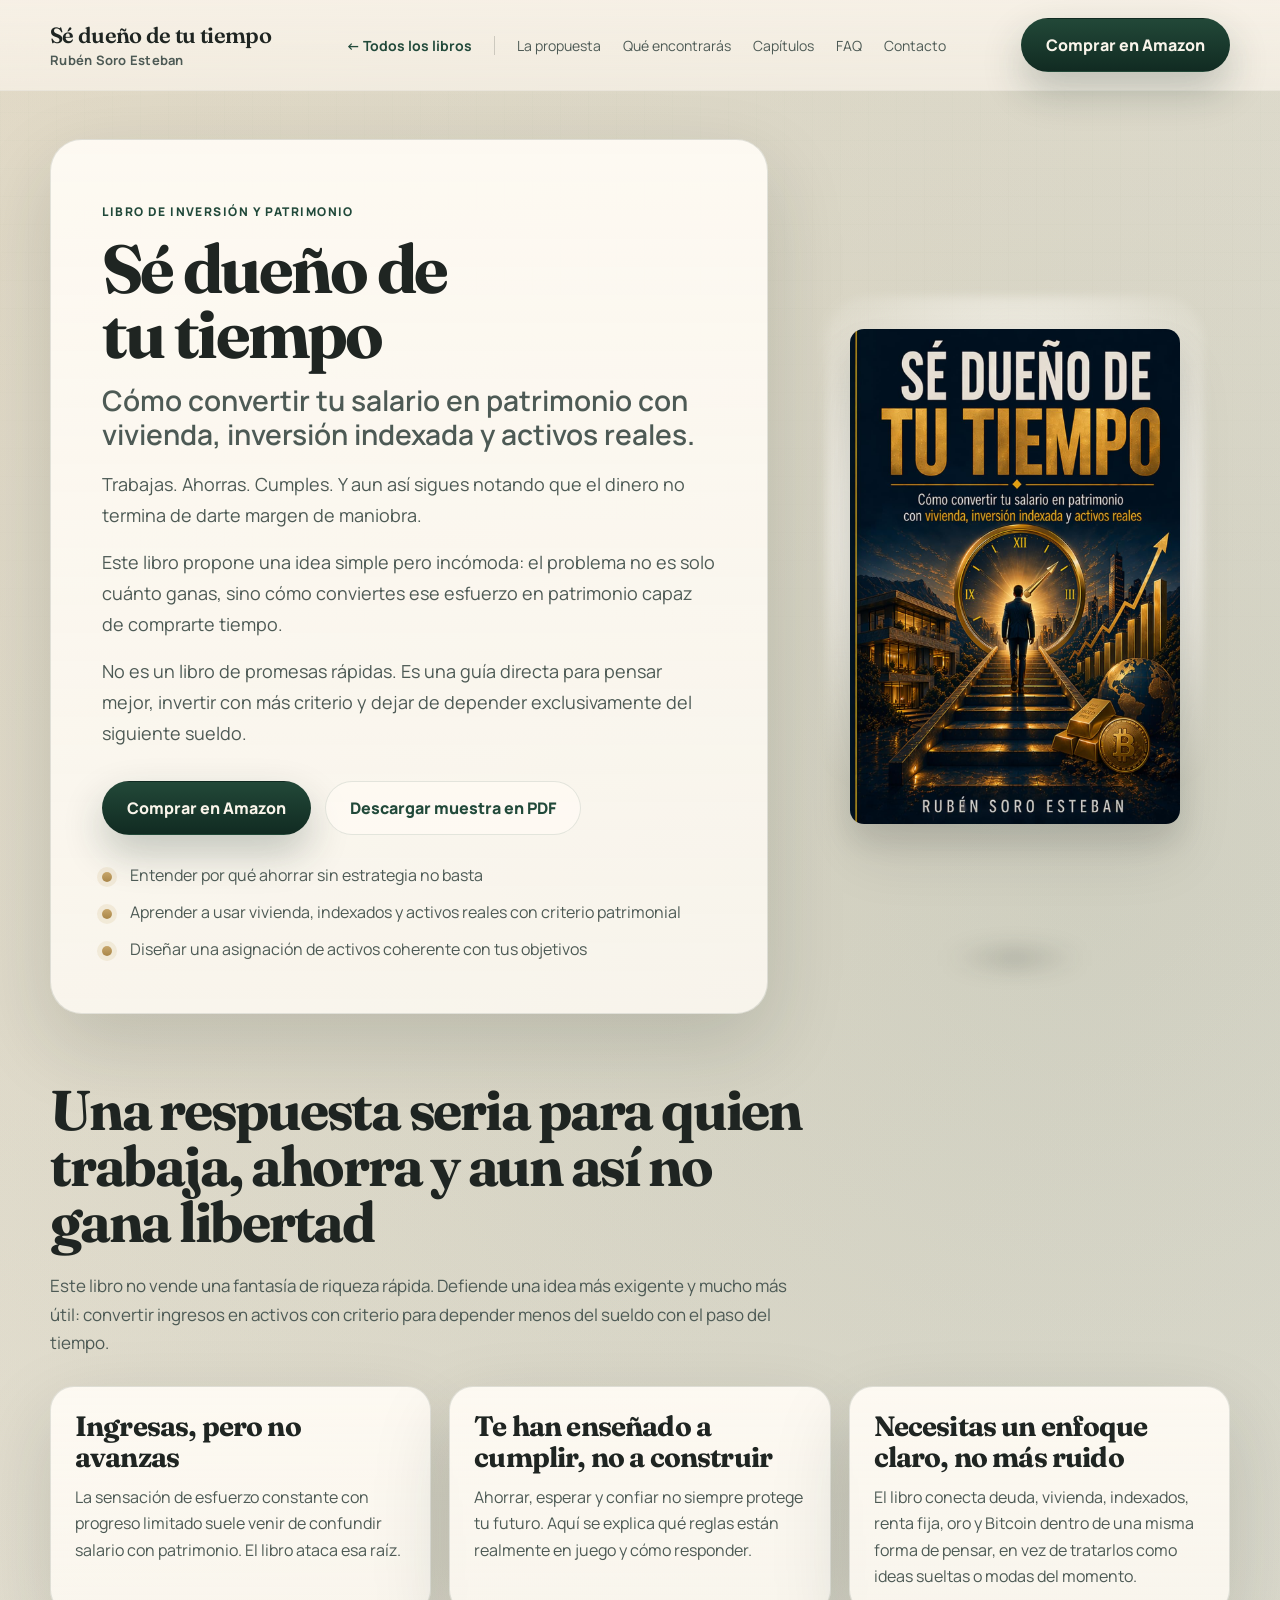
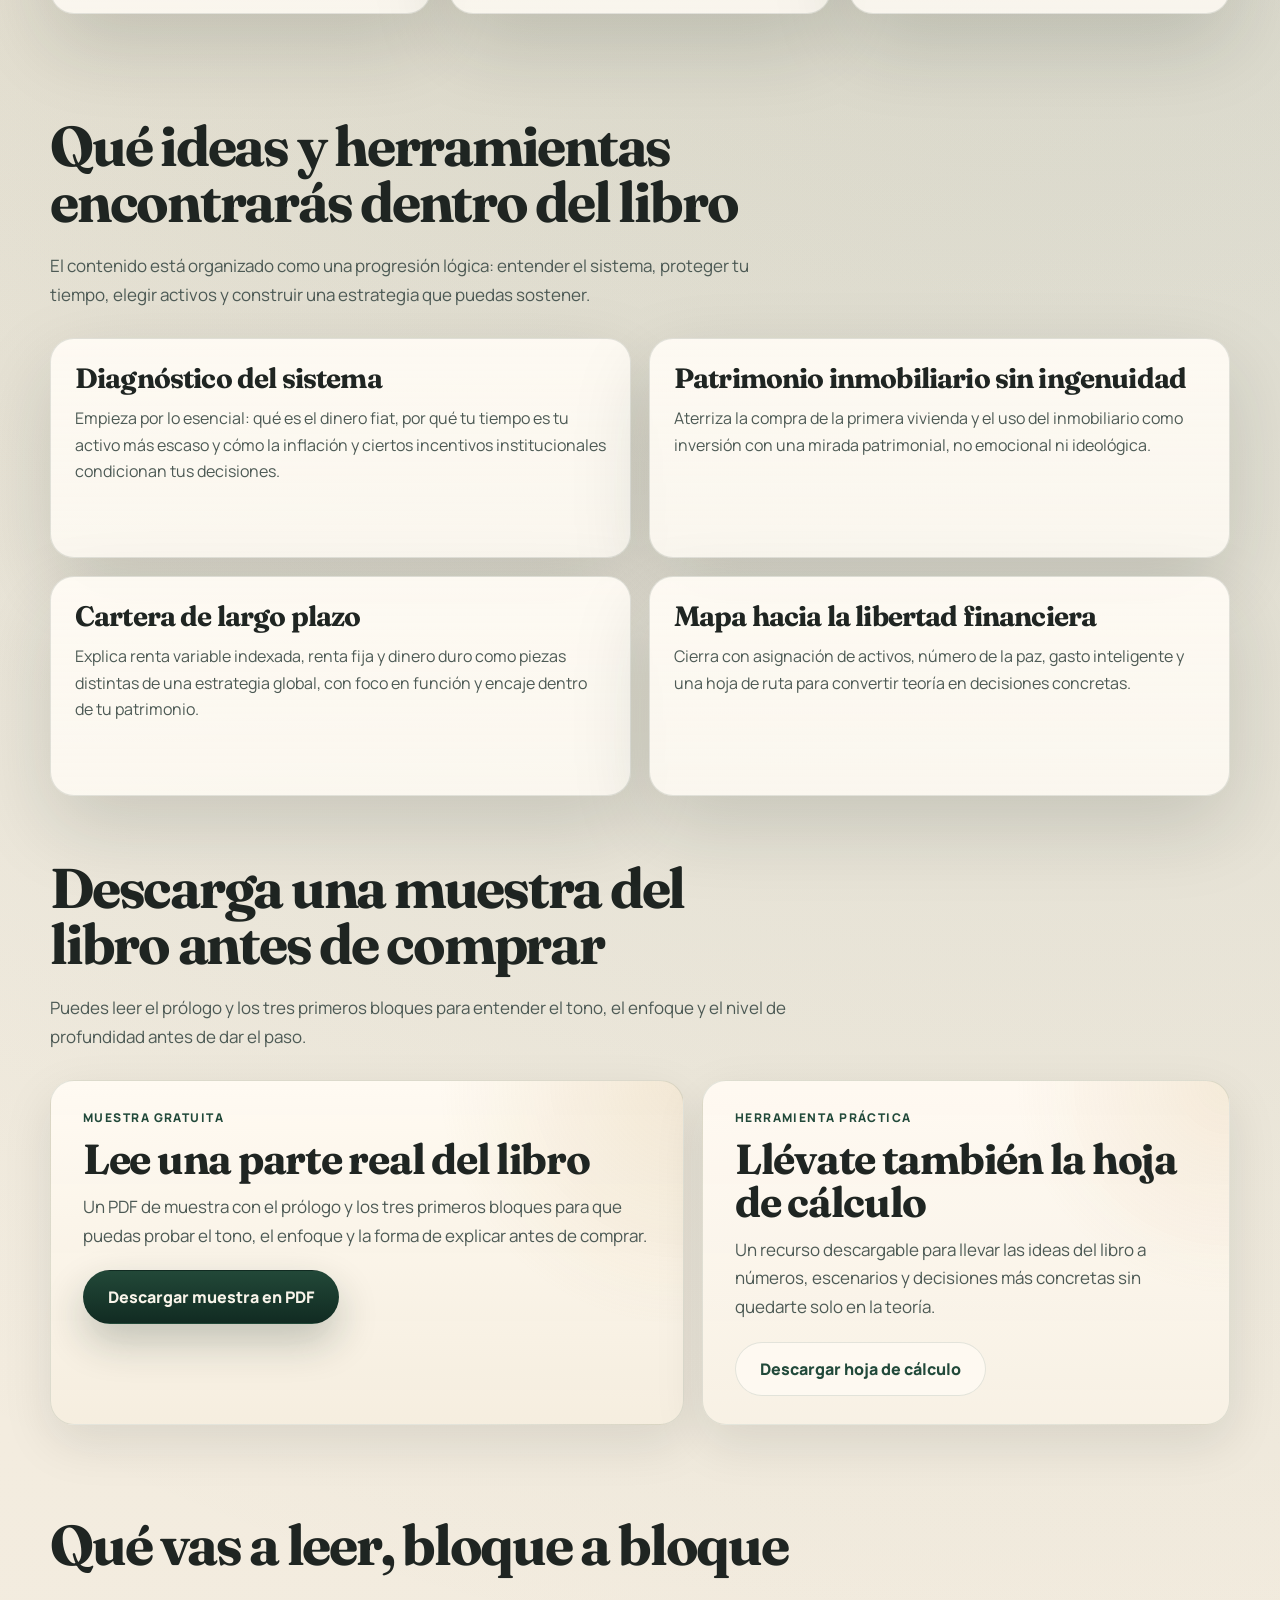
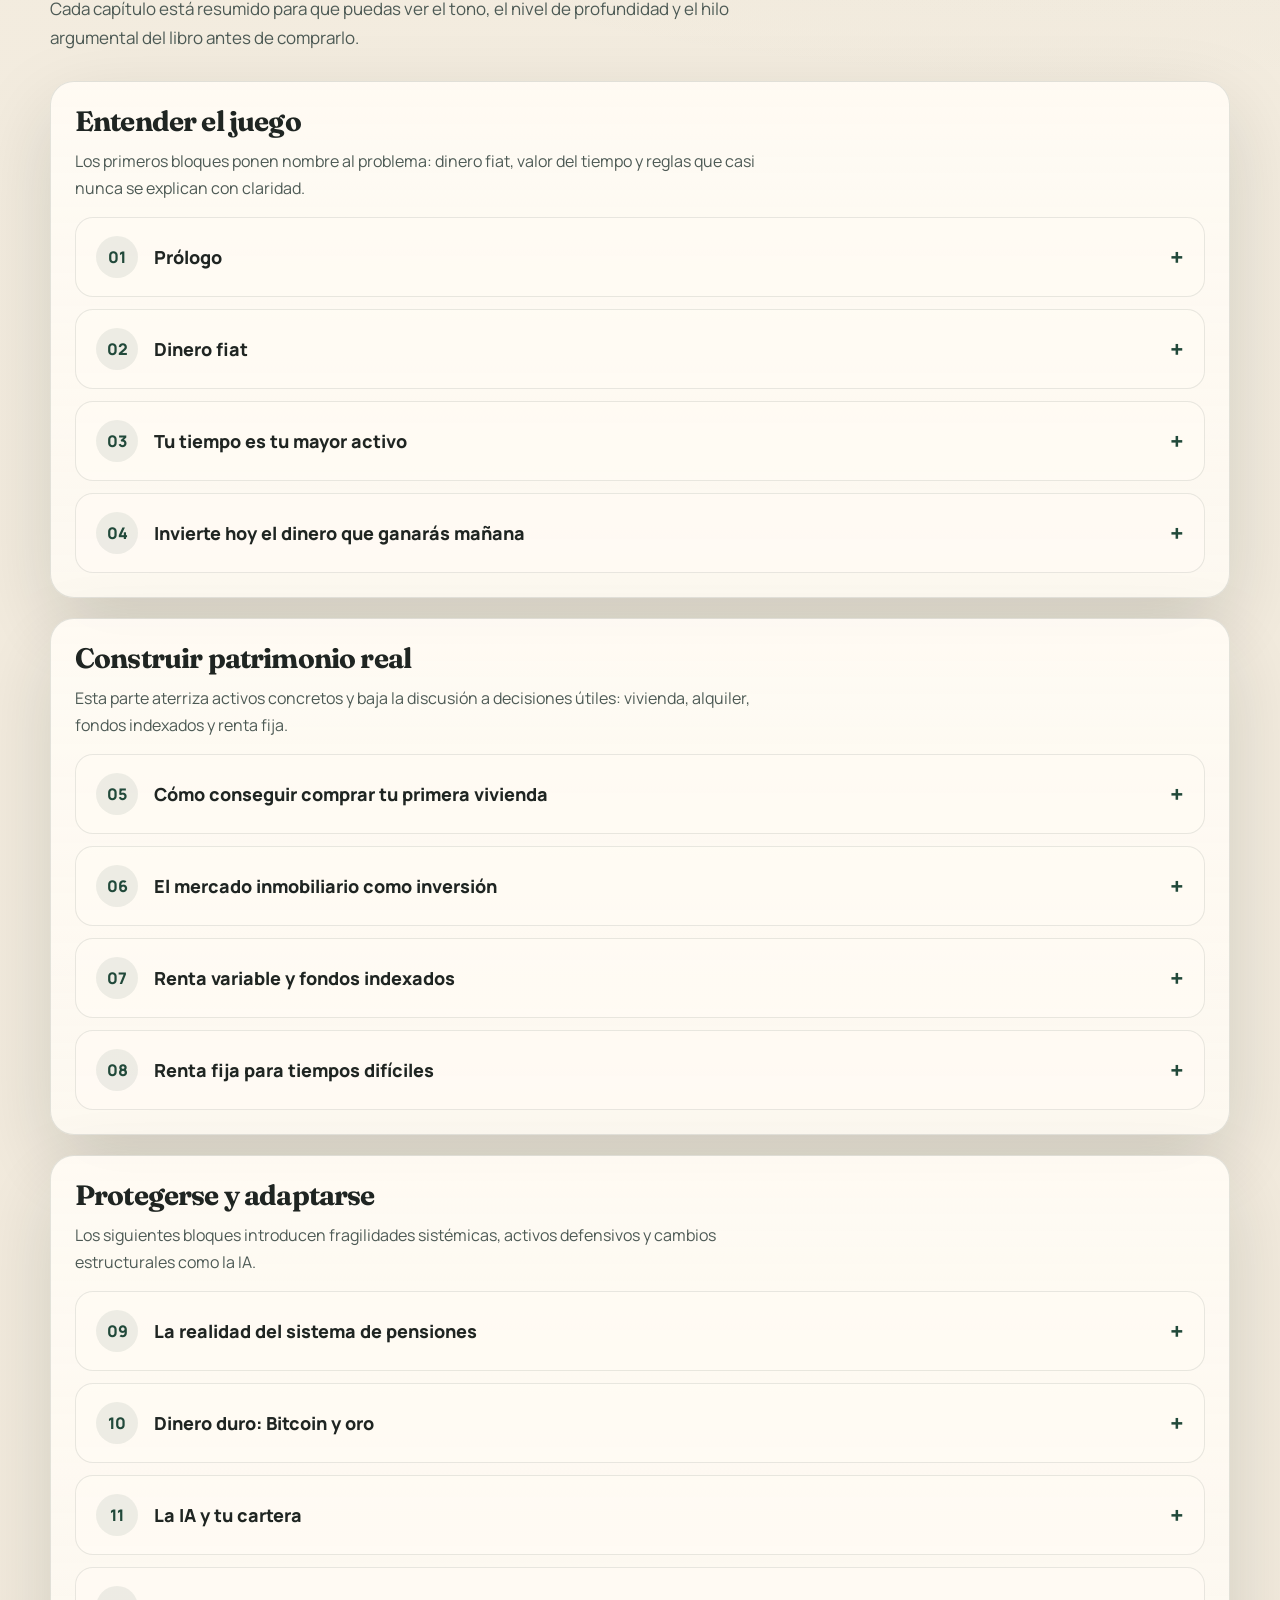
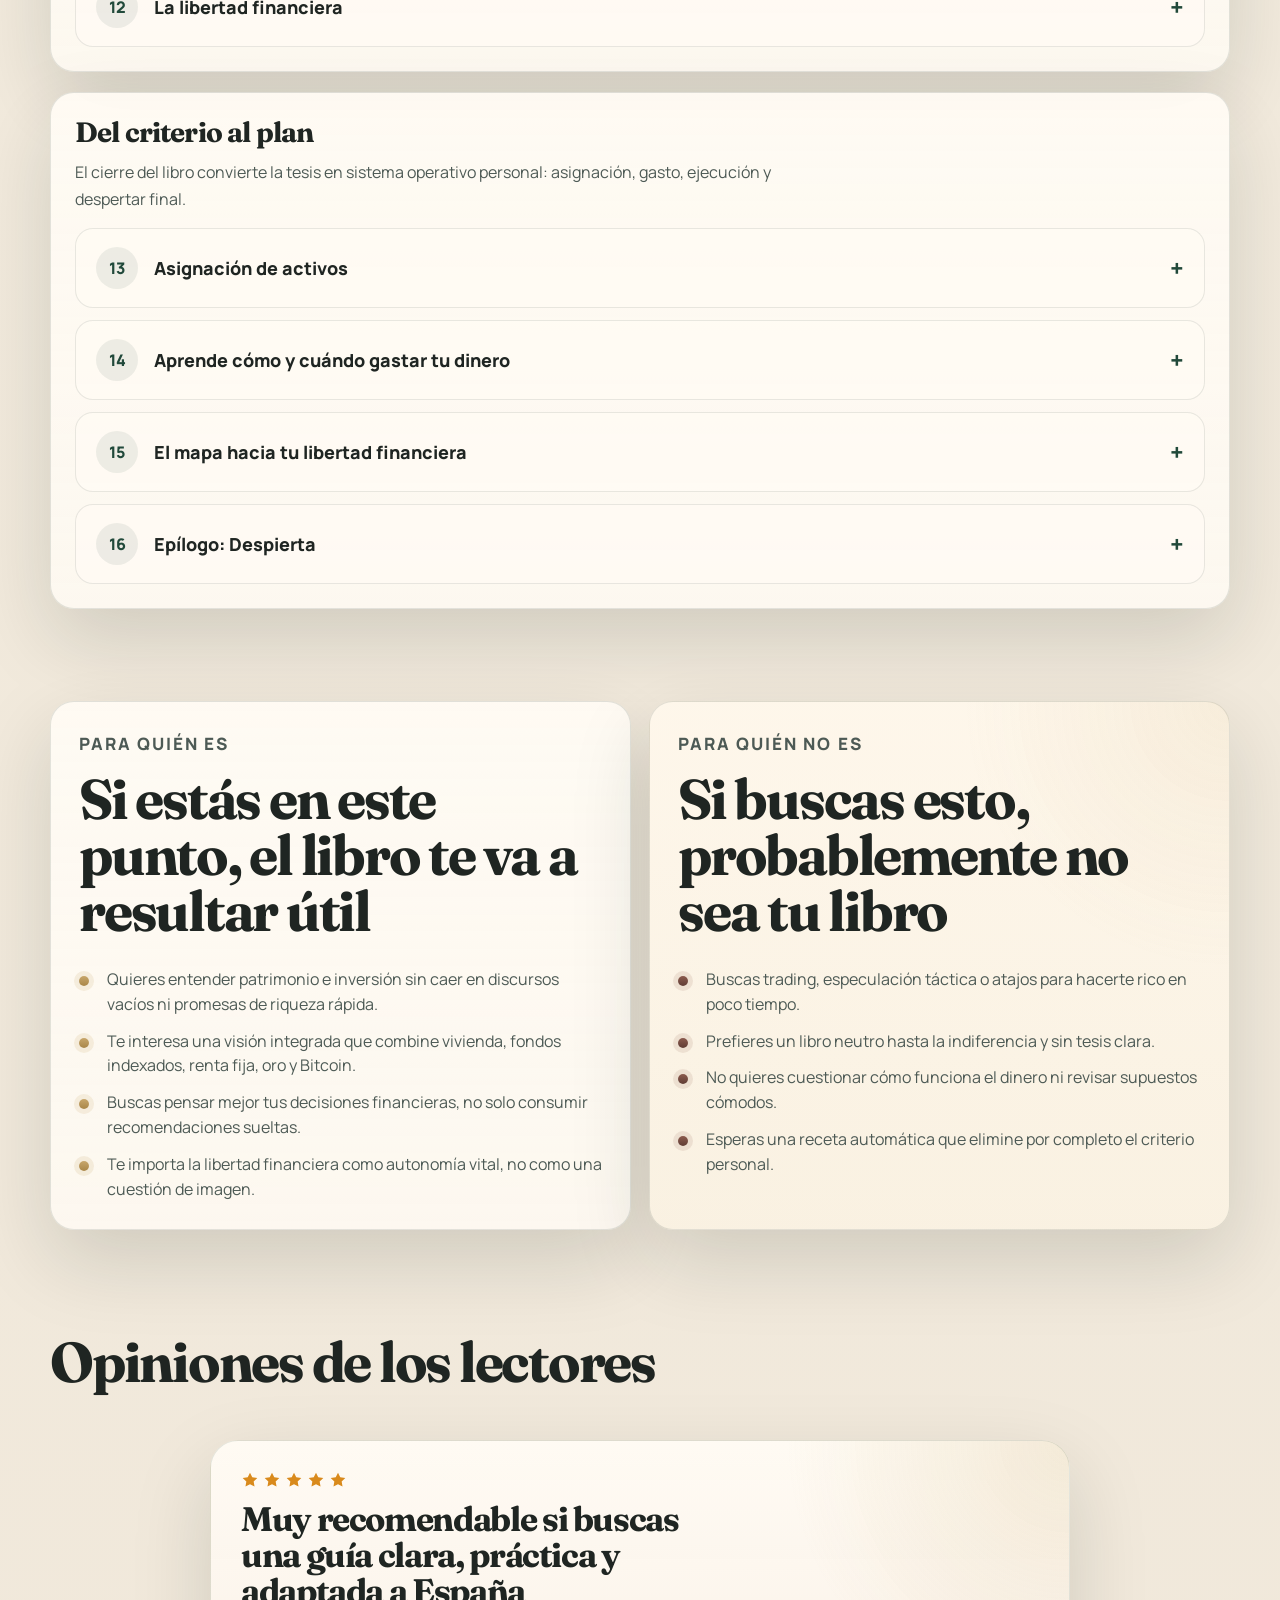
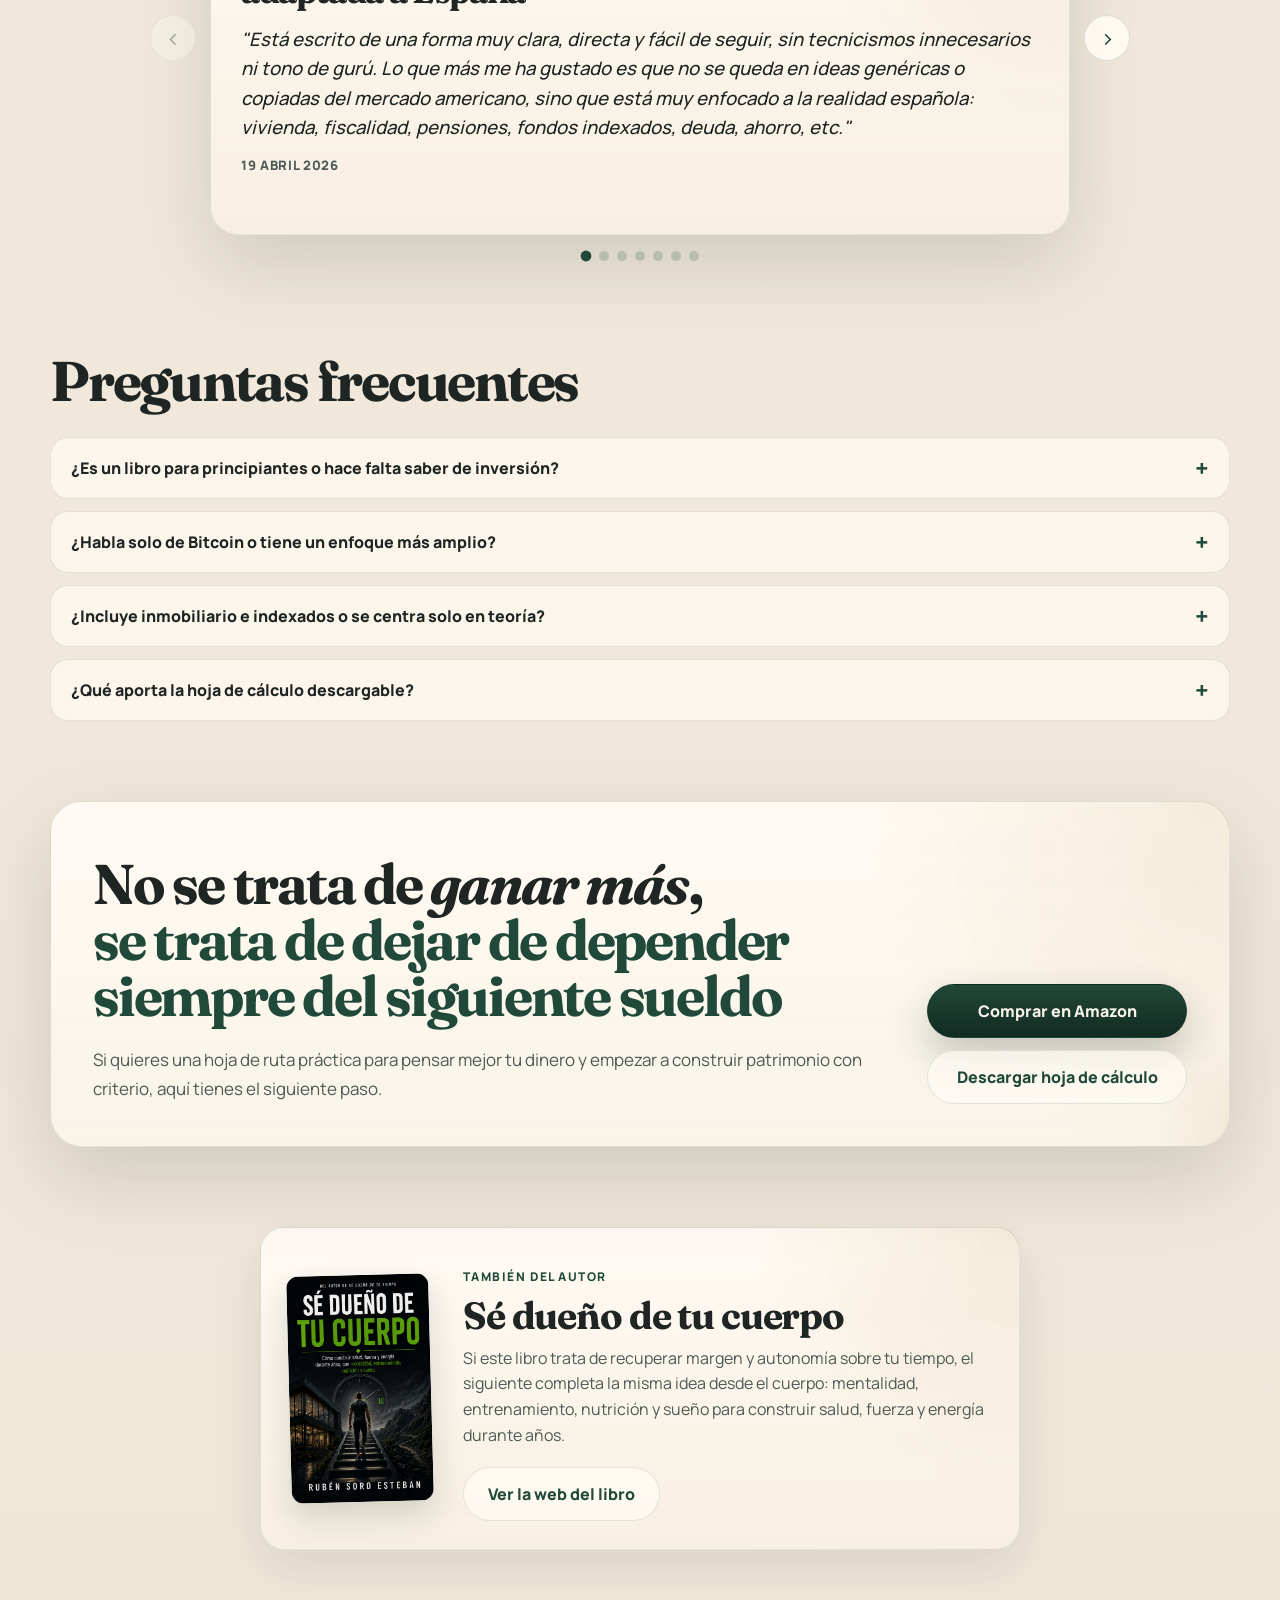
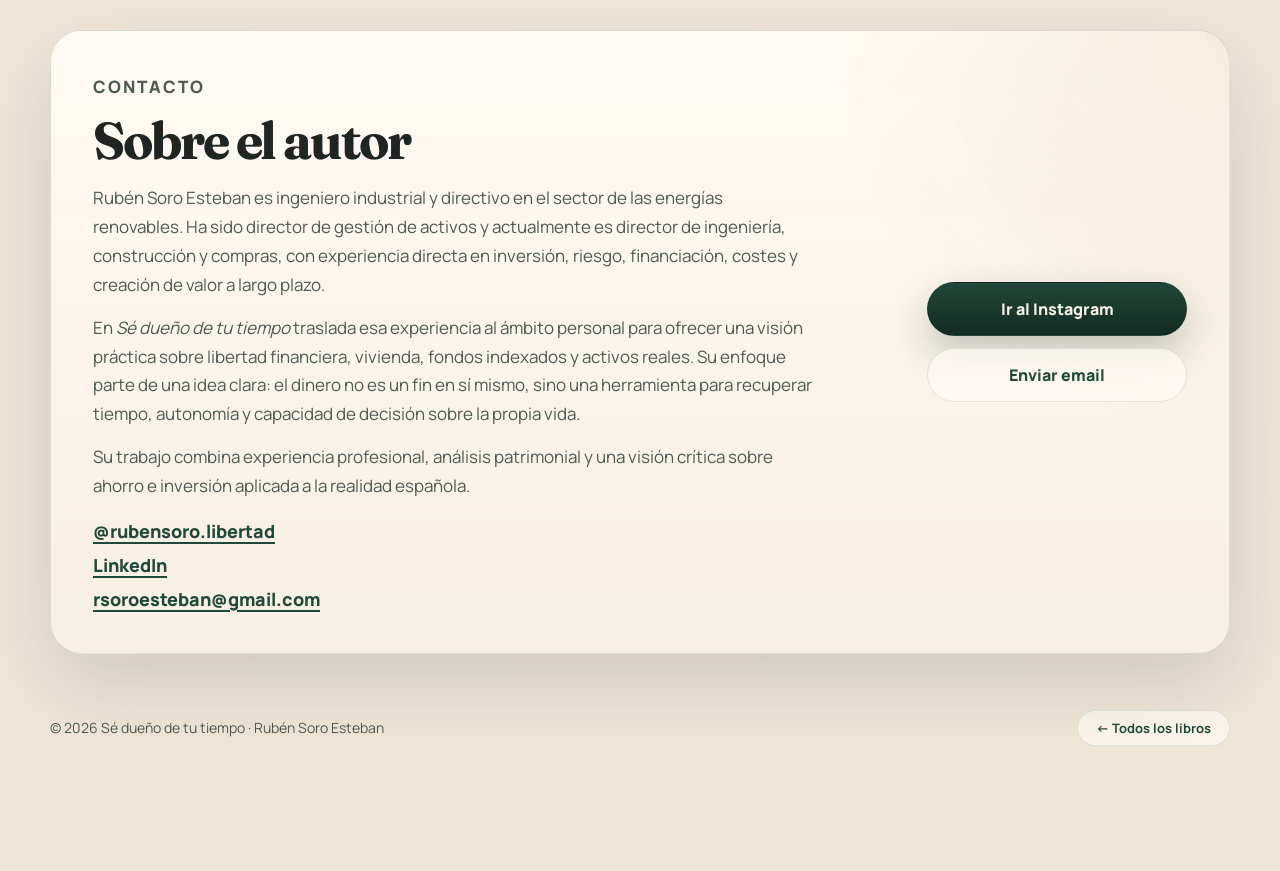
==== commit 6c0bc34e: "Actualiza portada del libro Sé dueño de tu cuerpo Reemplaza la imagen de portada anterior (.jpg) por" ====
--- a/index.html
+++ b/index.html
@@ -375,7 +375,7 @@
               aria-label="Ver la web de Sé dueño de tu cuerpo"
             >
               <img
-                src="assets/cover-se-dueno-de-tu-cuerpo.jpg"
+                src="assets/cover-se-dueno-de-tu-cuerpo.png"
                 alt="Portada del libro Sé dueño de tu cuerpo"
                 width="420"
                 height="672"
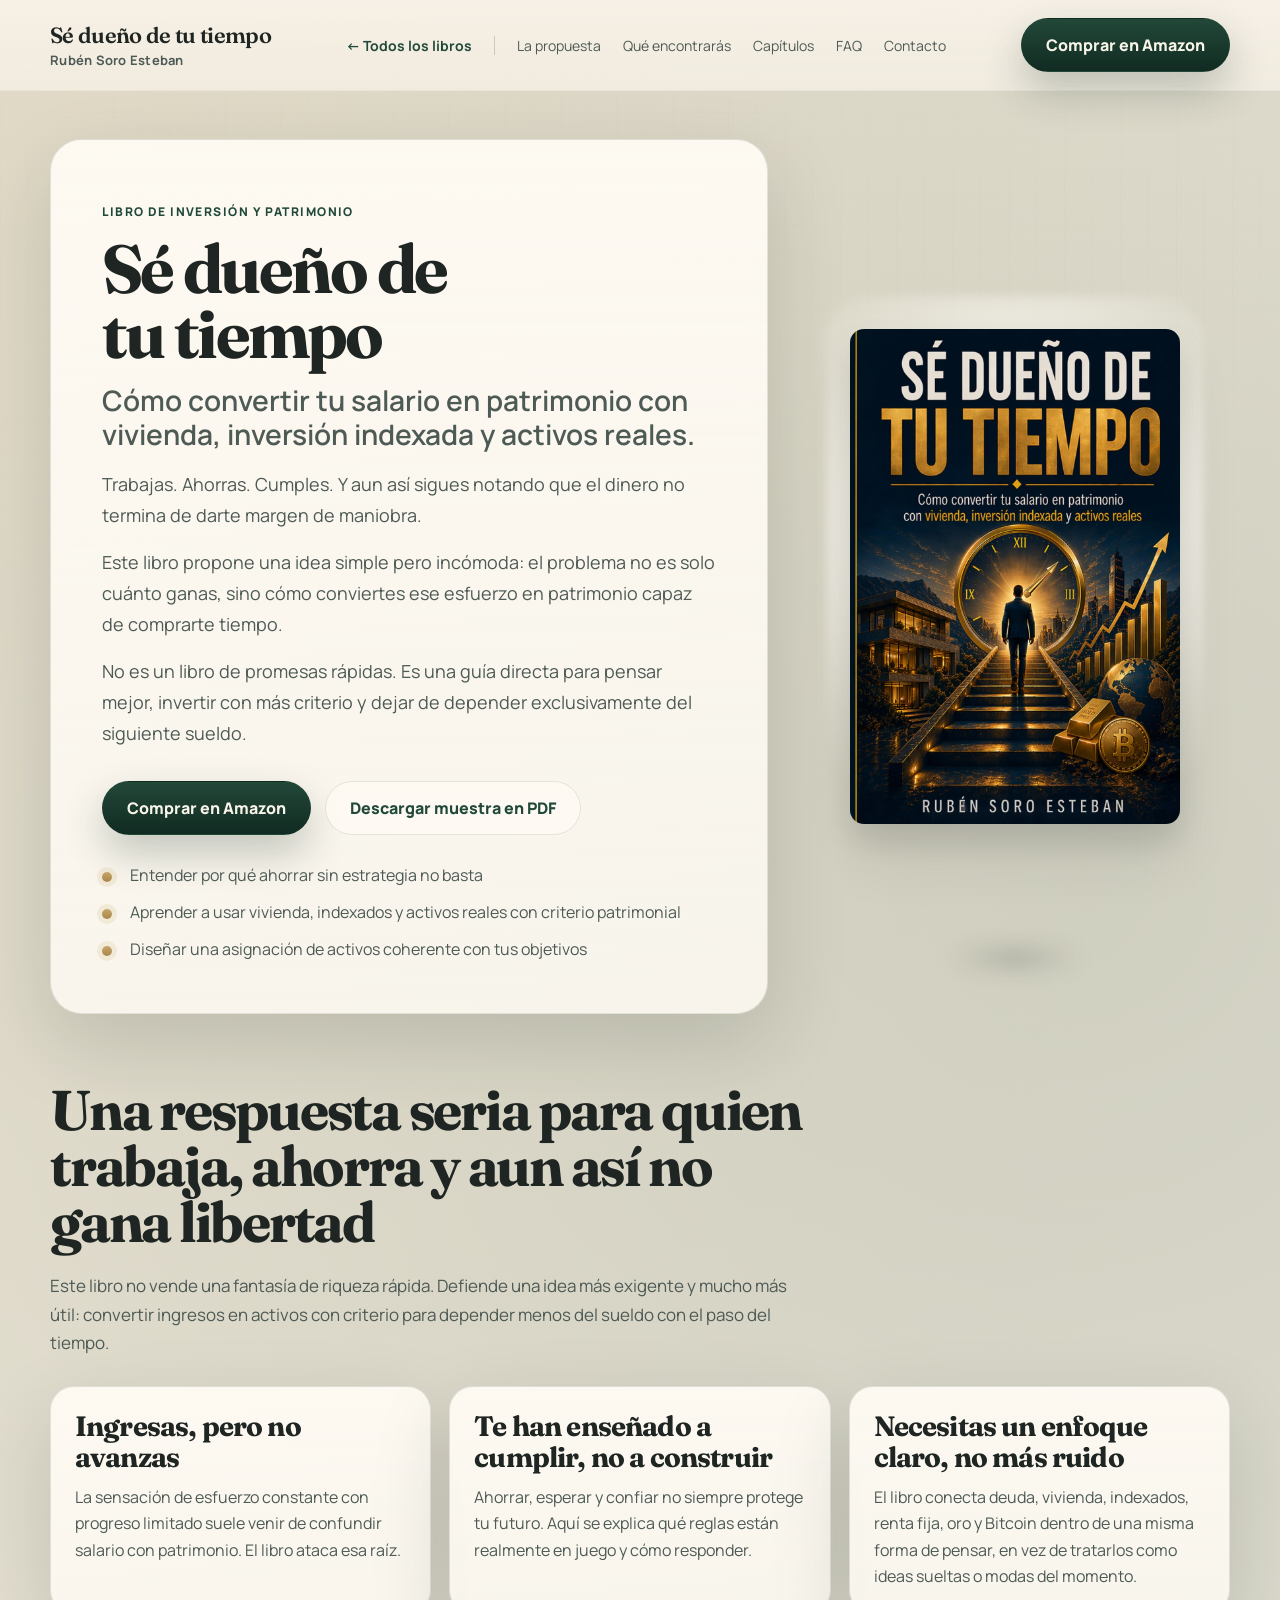
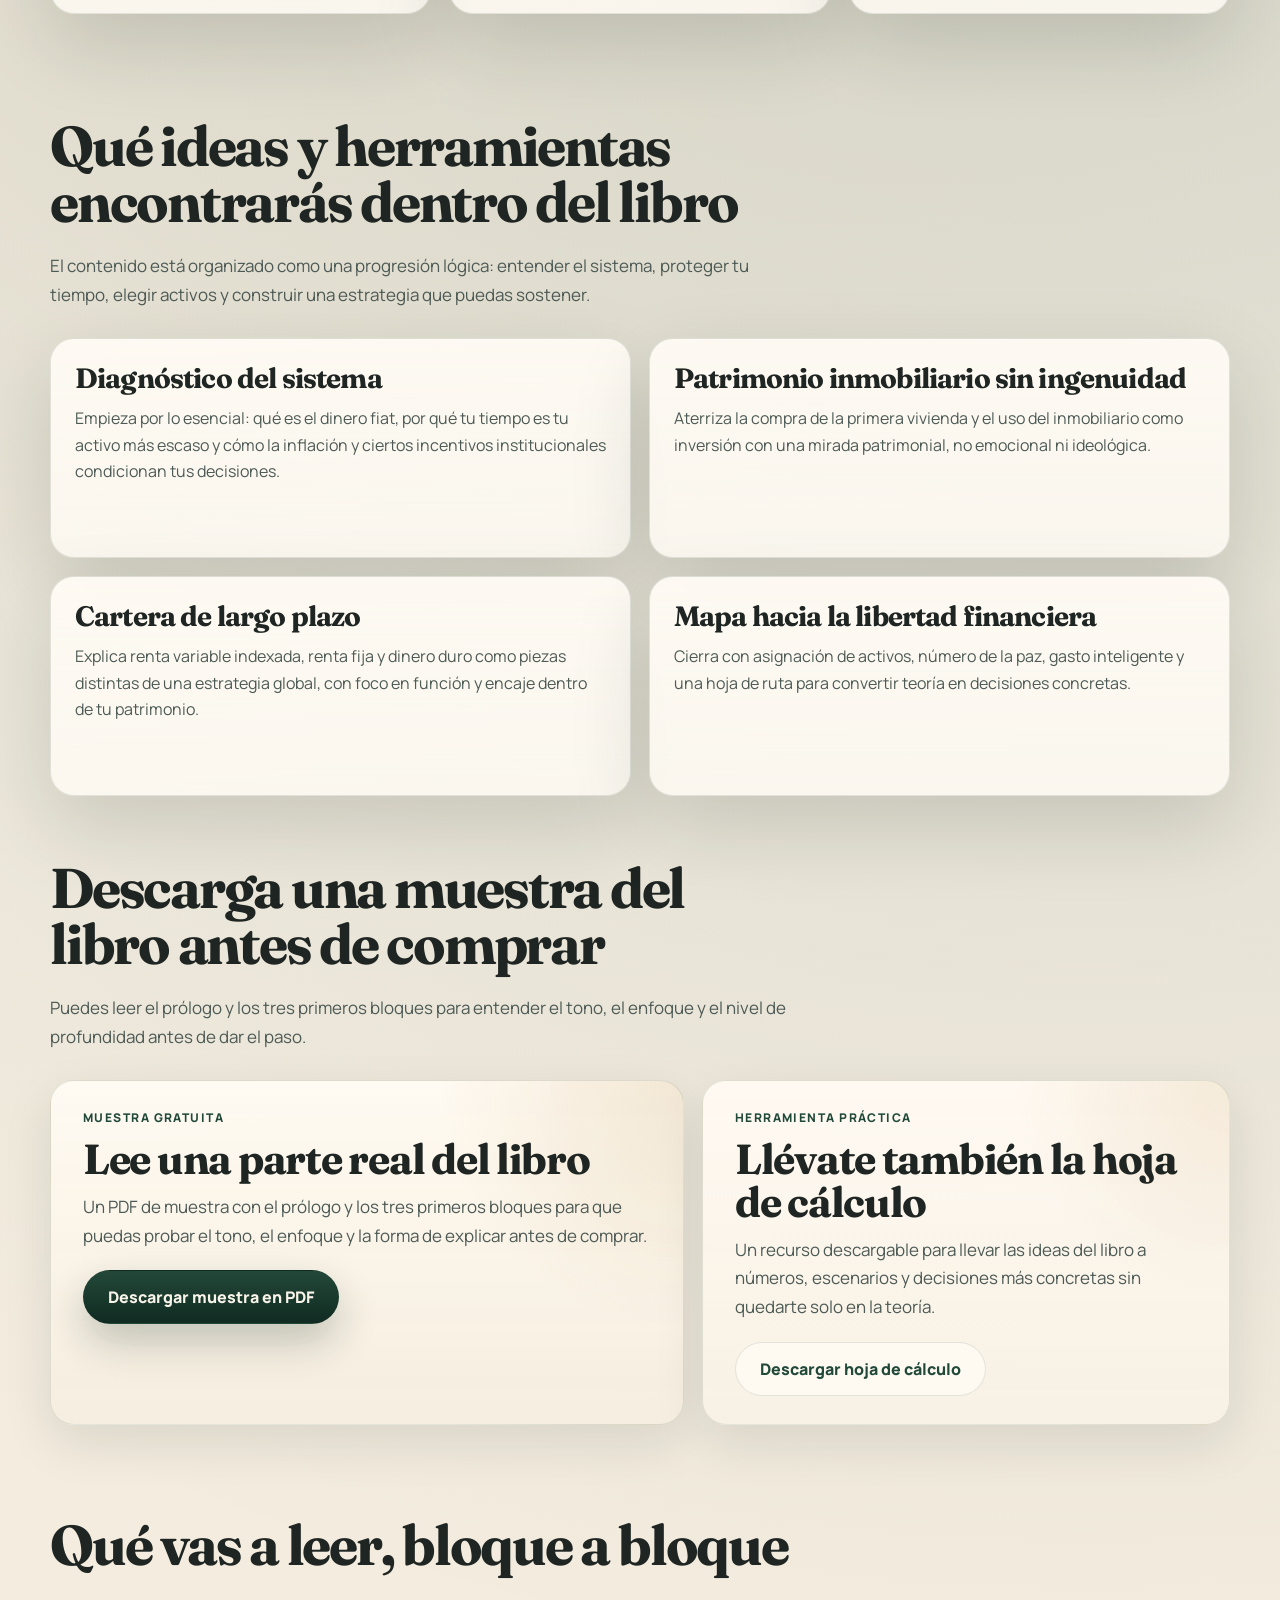
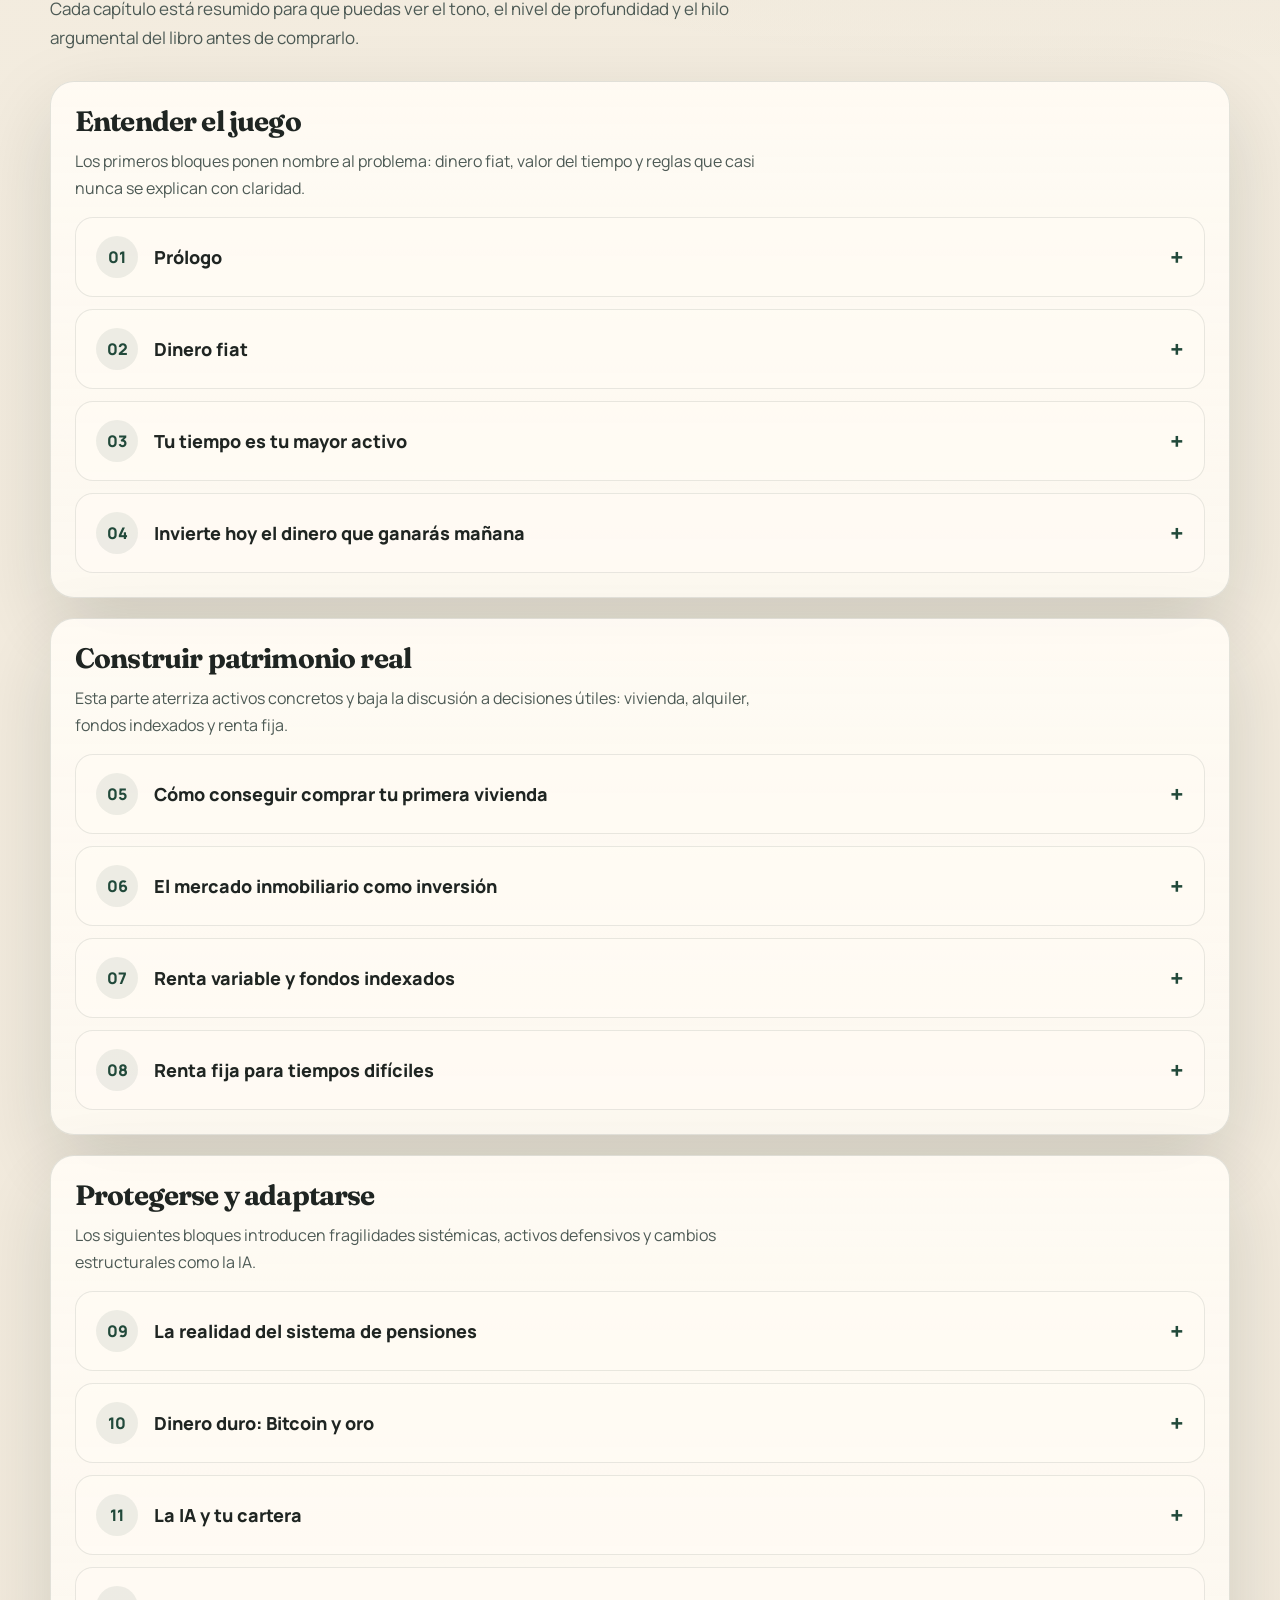
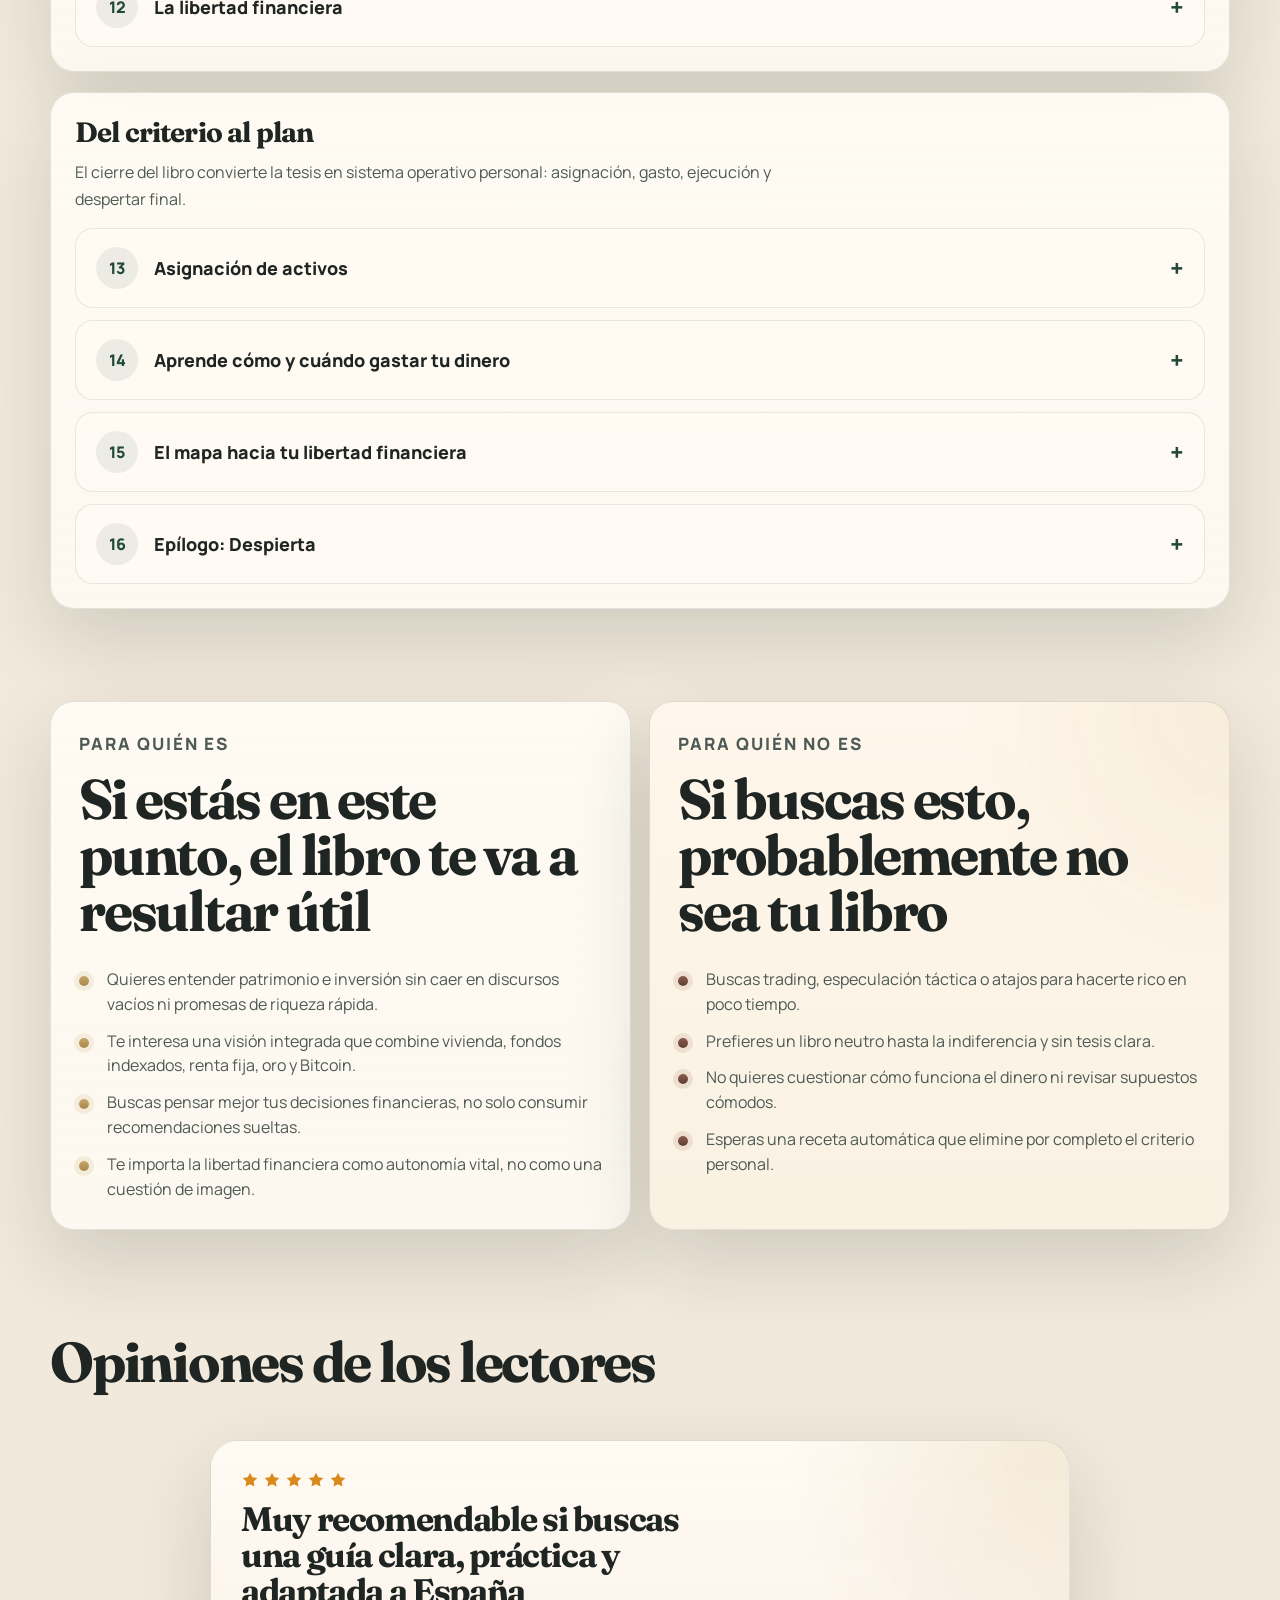
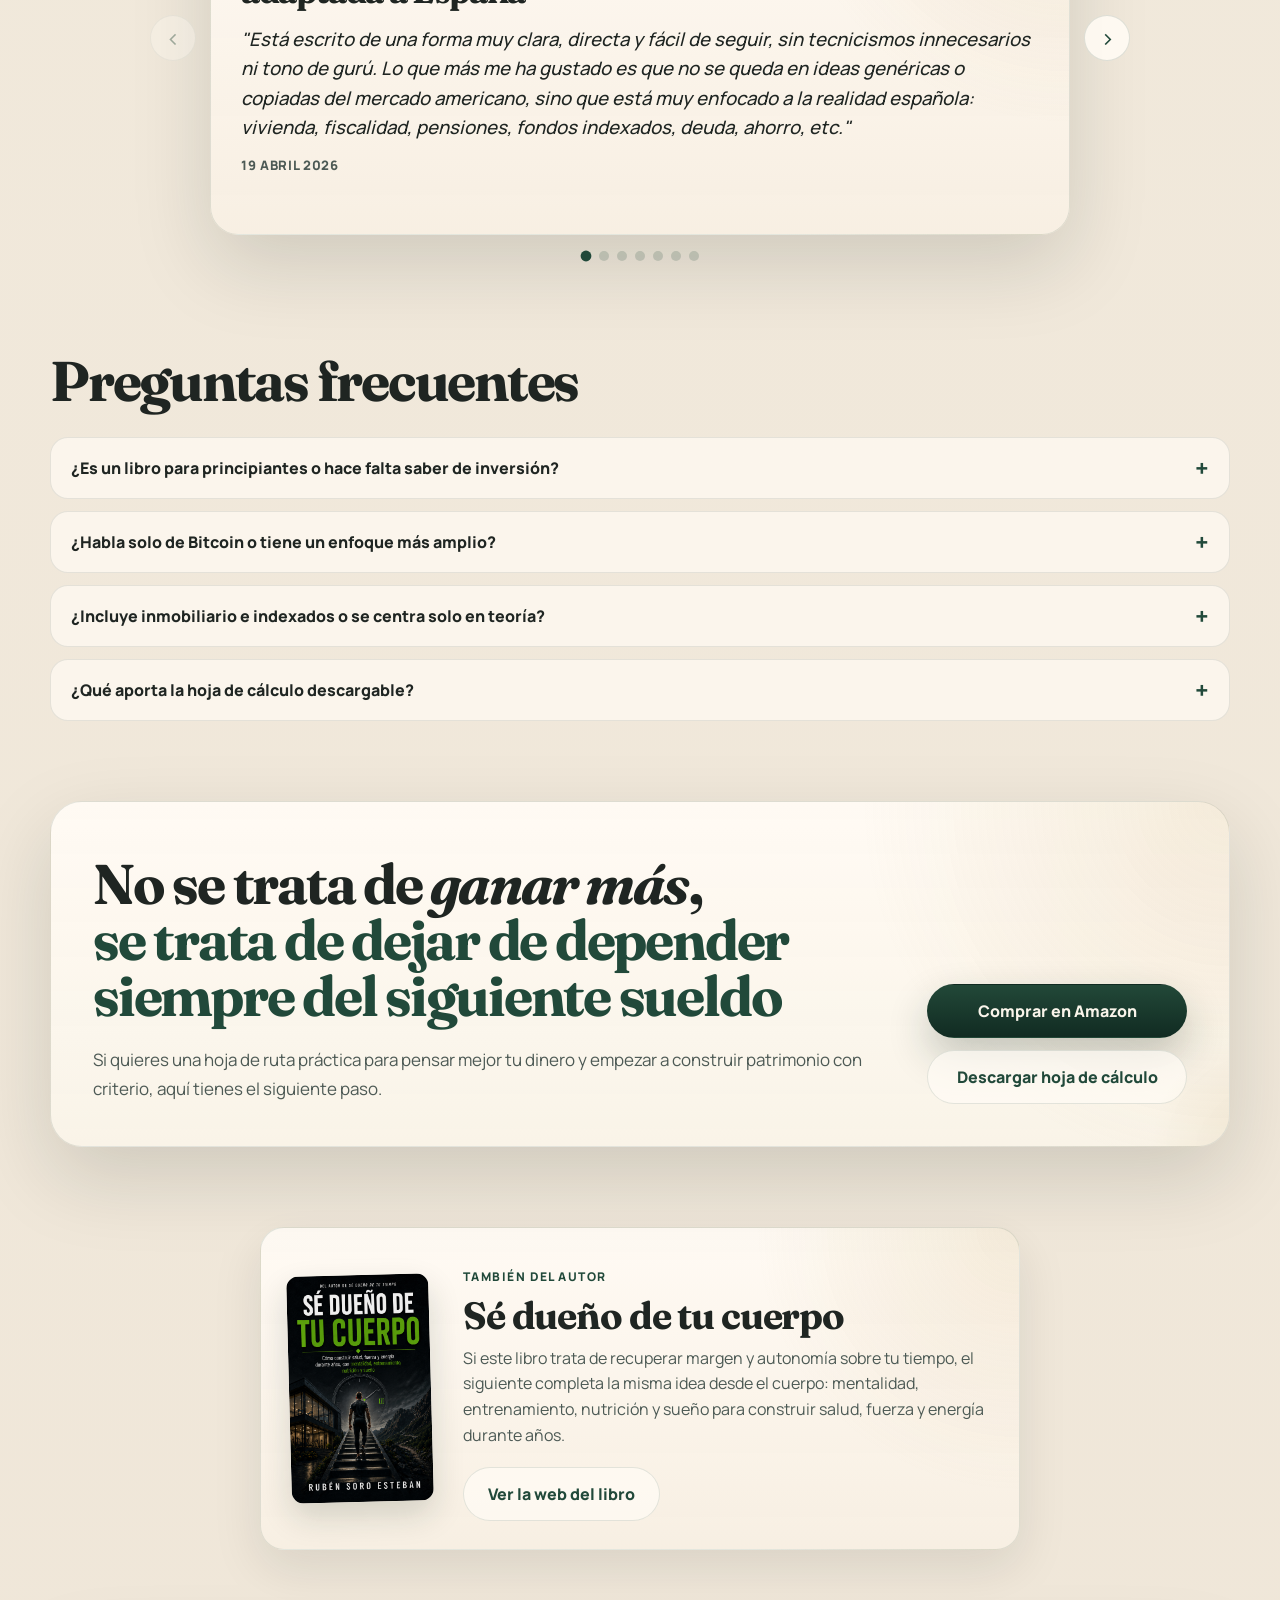
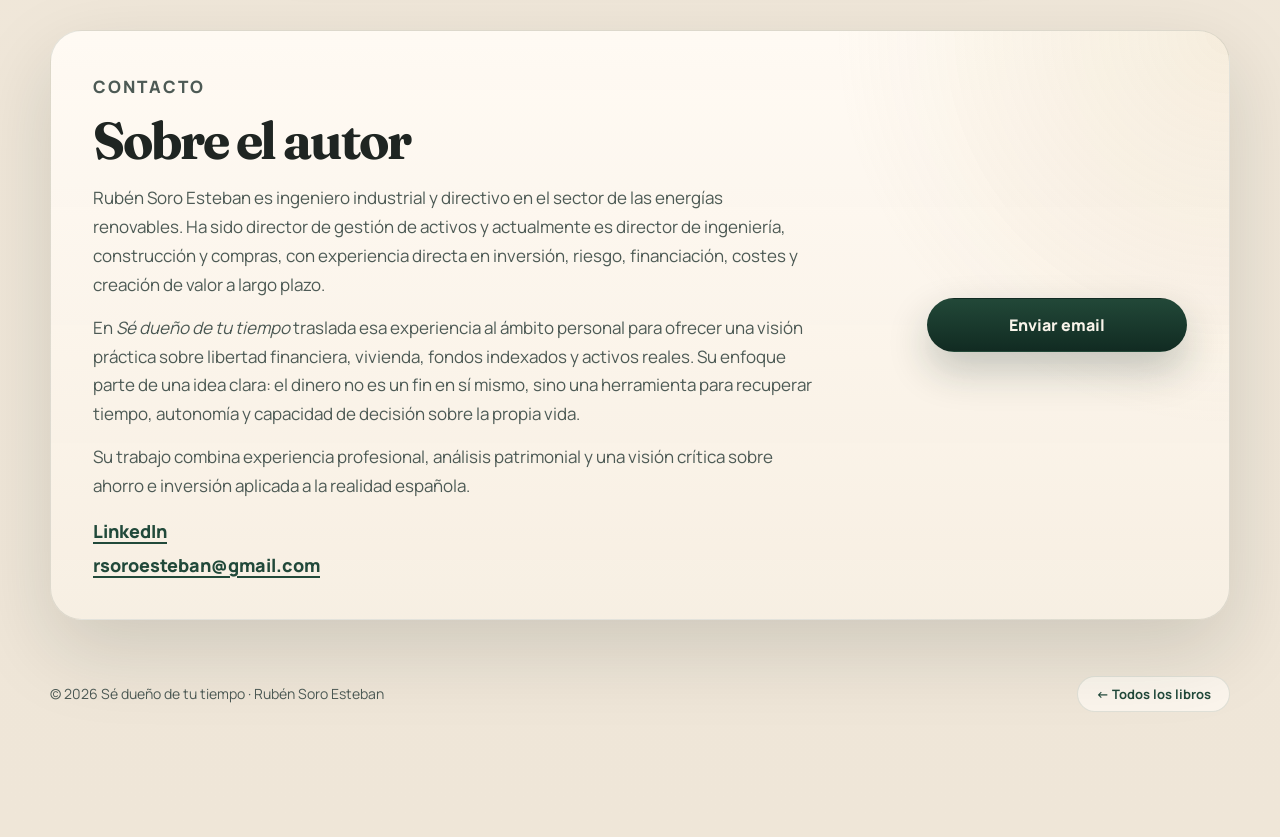
==== commit b76970f1: "Elimina todos los enlaces de Instagram de la sección de contacto https://claude.ai/code/session_01Cm" ====
--- a/index.html
+++ b/index.html
@@ -438,14 +438,6 @@
               <div class="contact-links">
                 <a
                   class="contact-email"
-                  href="https://www.instagram.com/rubensoro.libertad/"
-                  target="_blank"
-                  rel="noreferrer"
-                >
-                  @rubensoro.libertad
-                </a>
-                <a
-                  class="contact-email"
                   href="https://es.linkedin.com/in/ruben-soro-esteban-34328484"
                   target="_blank"
                   rel="noreferrer"
@@ -461,14 +453,6 @@
             <div class="contact-actions">
               <a
                 class="button button-primary contact-button"
-                href="https://www.instagram.com/rubensoro.libertad/"
-                target="_blank"
-                rel="noreferrer"
-              >
-                Ir al Instagram
-              </a>
-              <a
-                class="button button-secondary contact-button"
                 href="mailto:rsoroesteban@gmail.com?subject=Consulta%20sobre%20S%C3%A9%20due%C3%B1o%20de%20tu%20tiempo"
               >
                 Enviar email
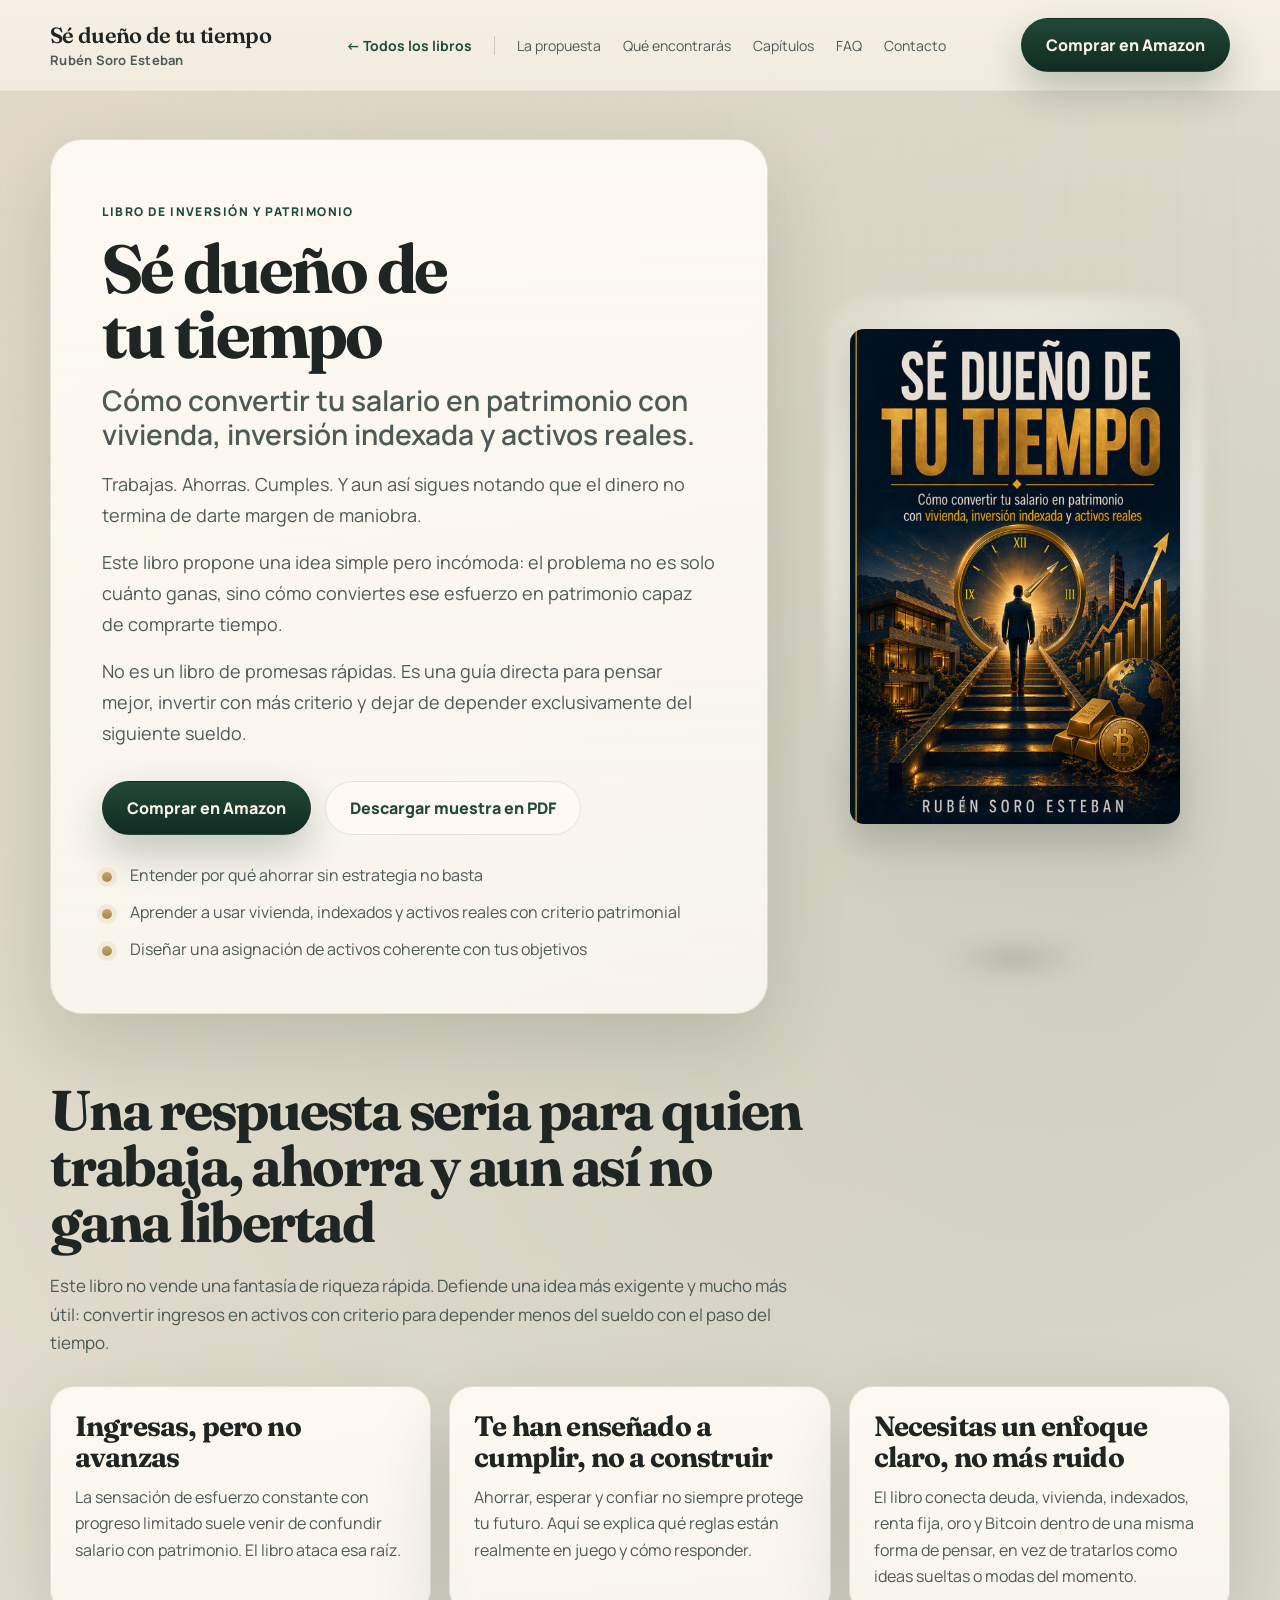
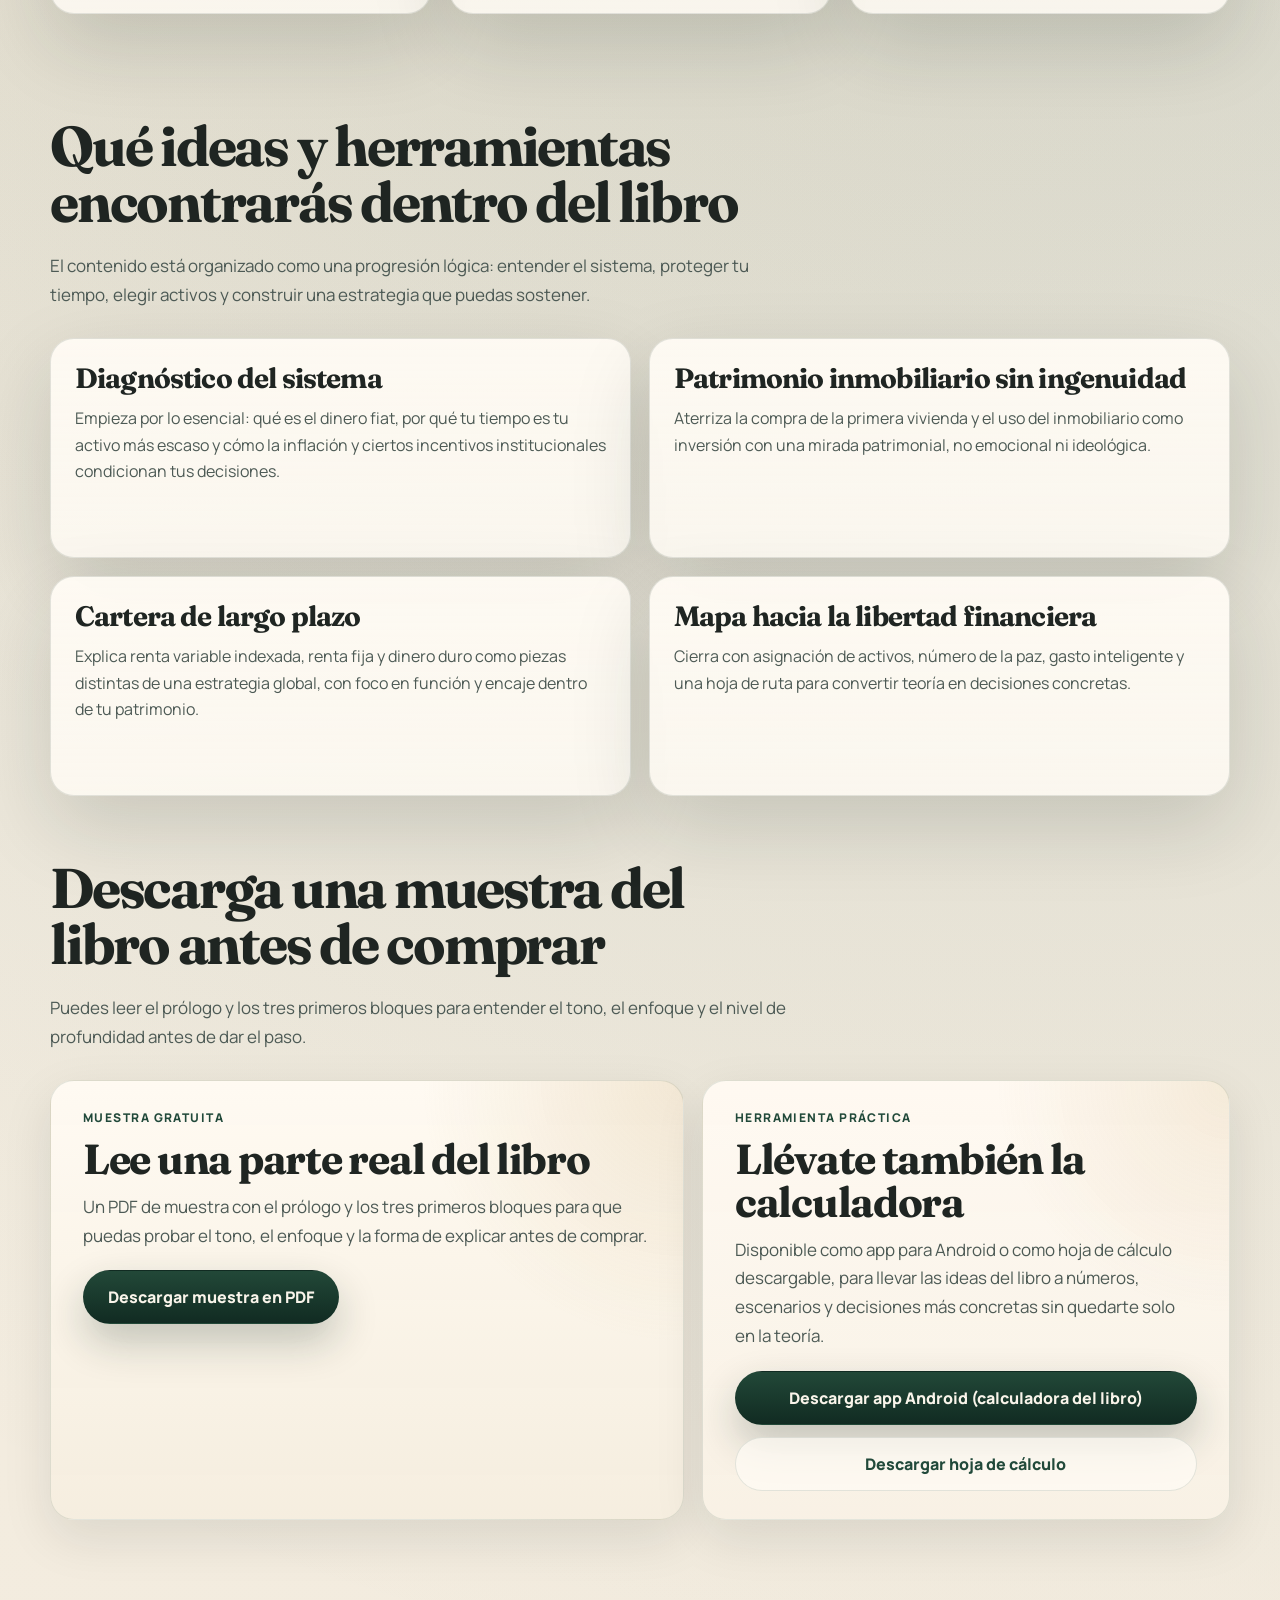
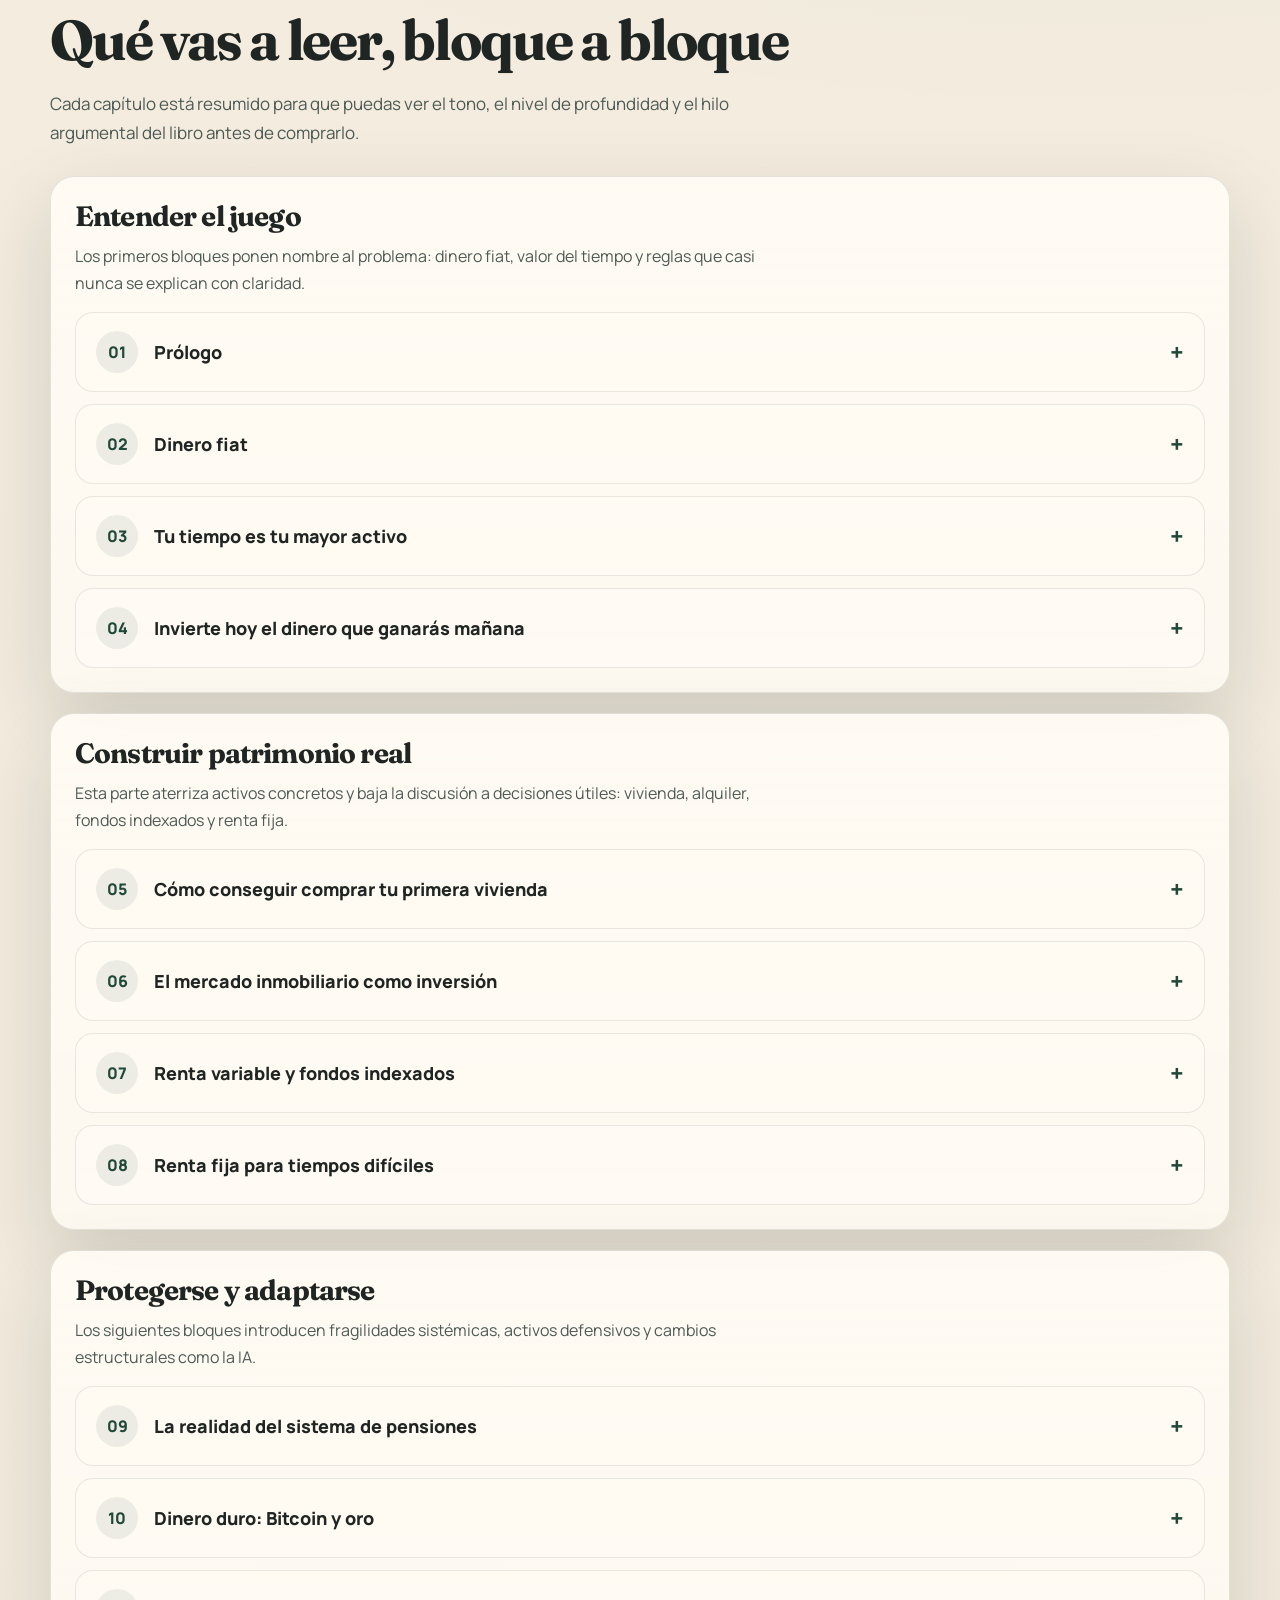
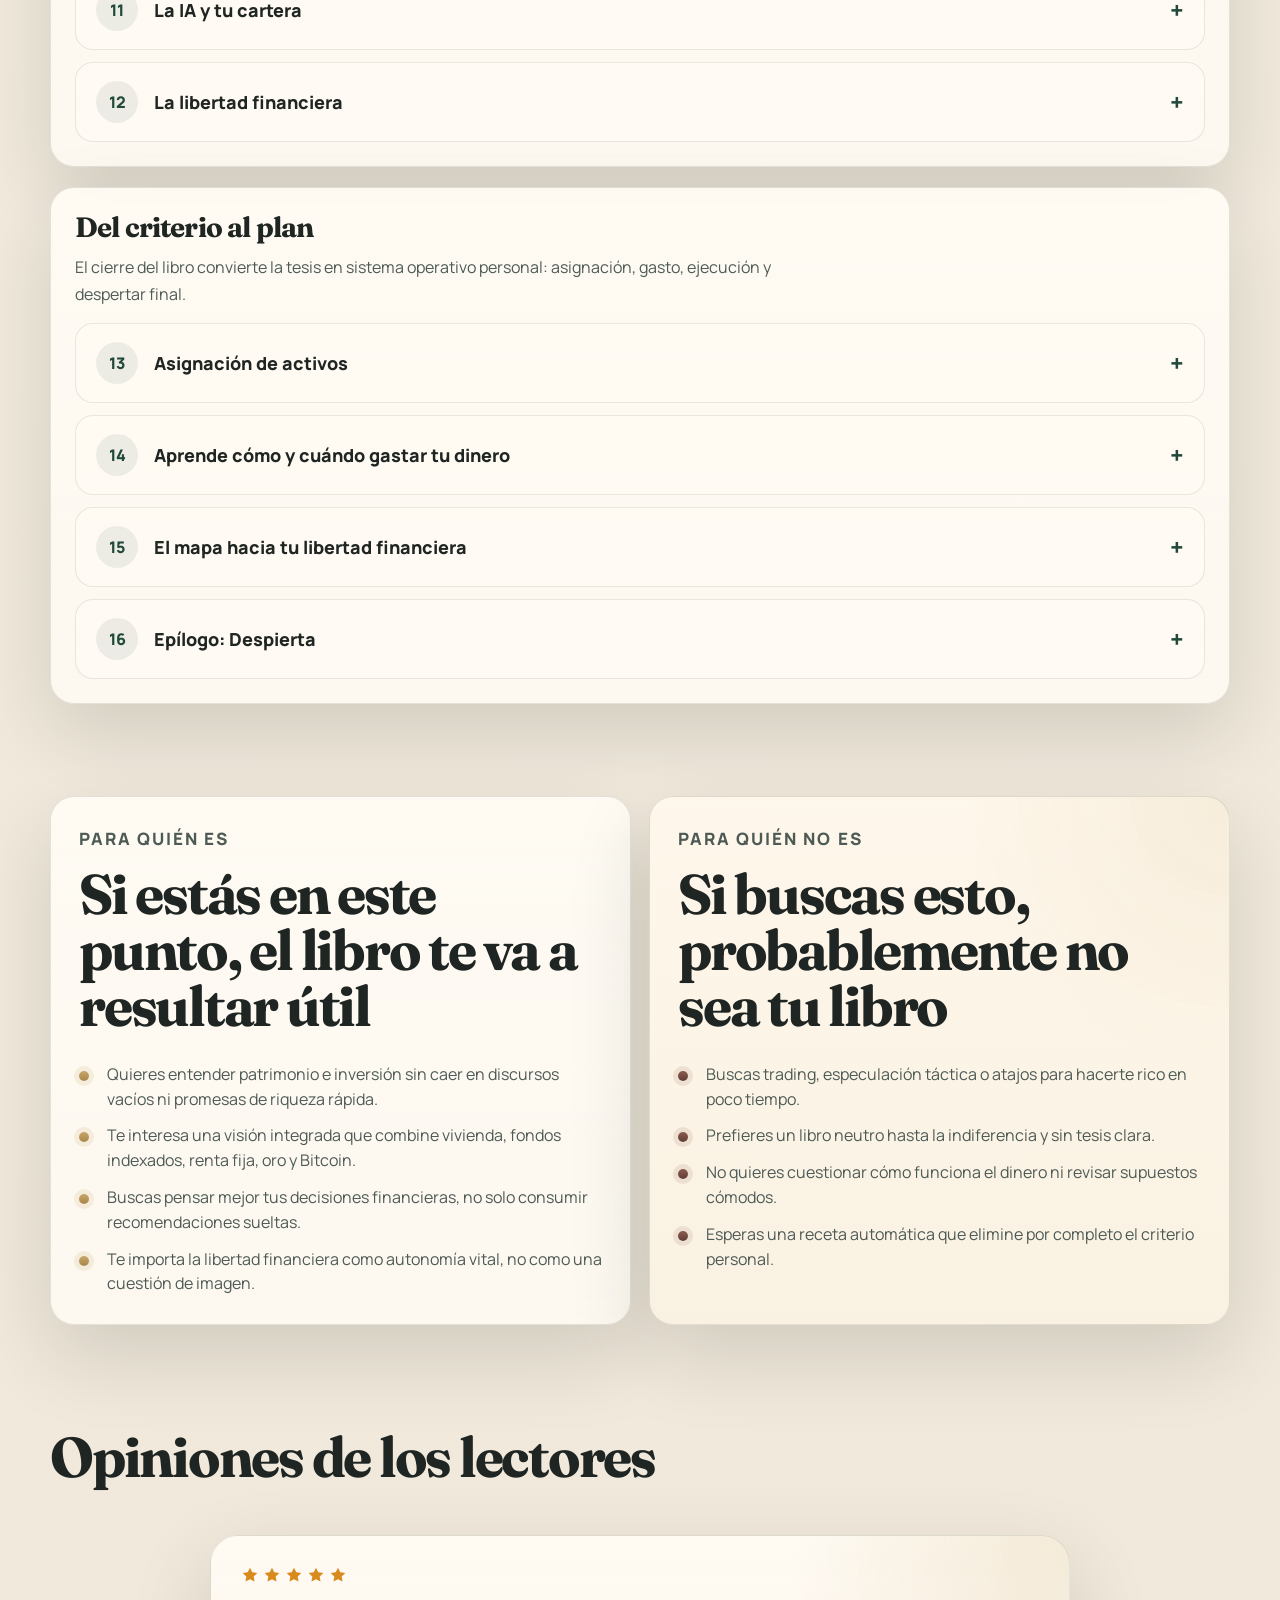
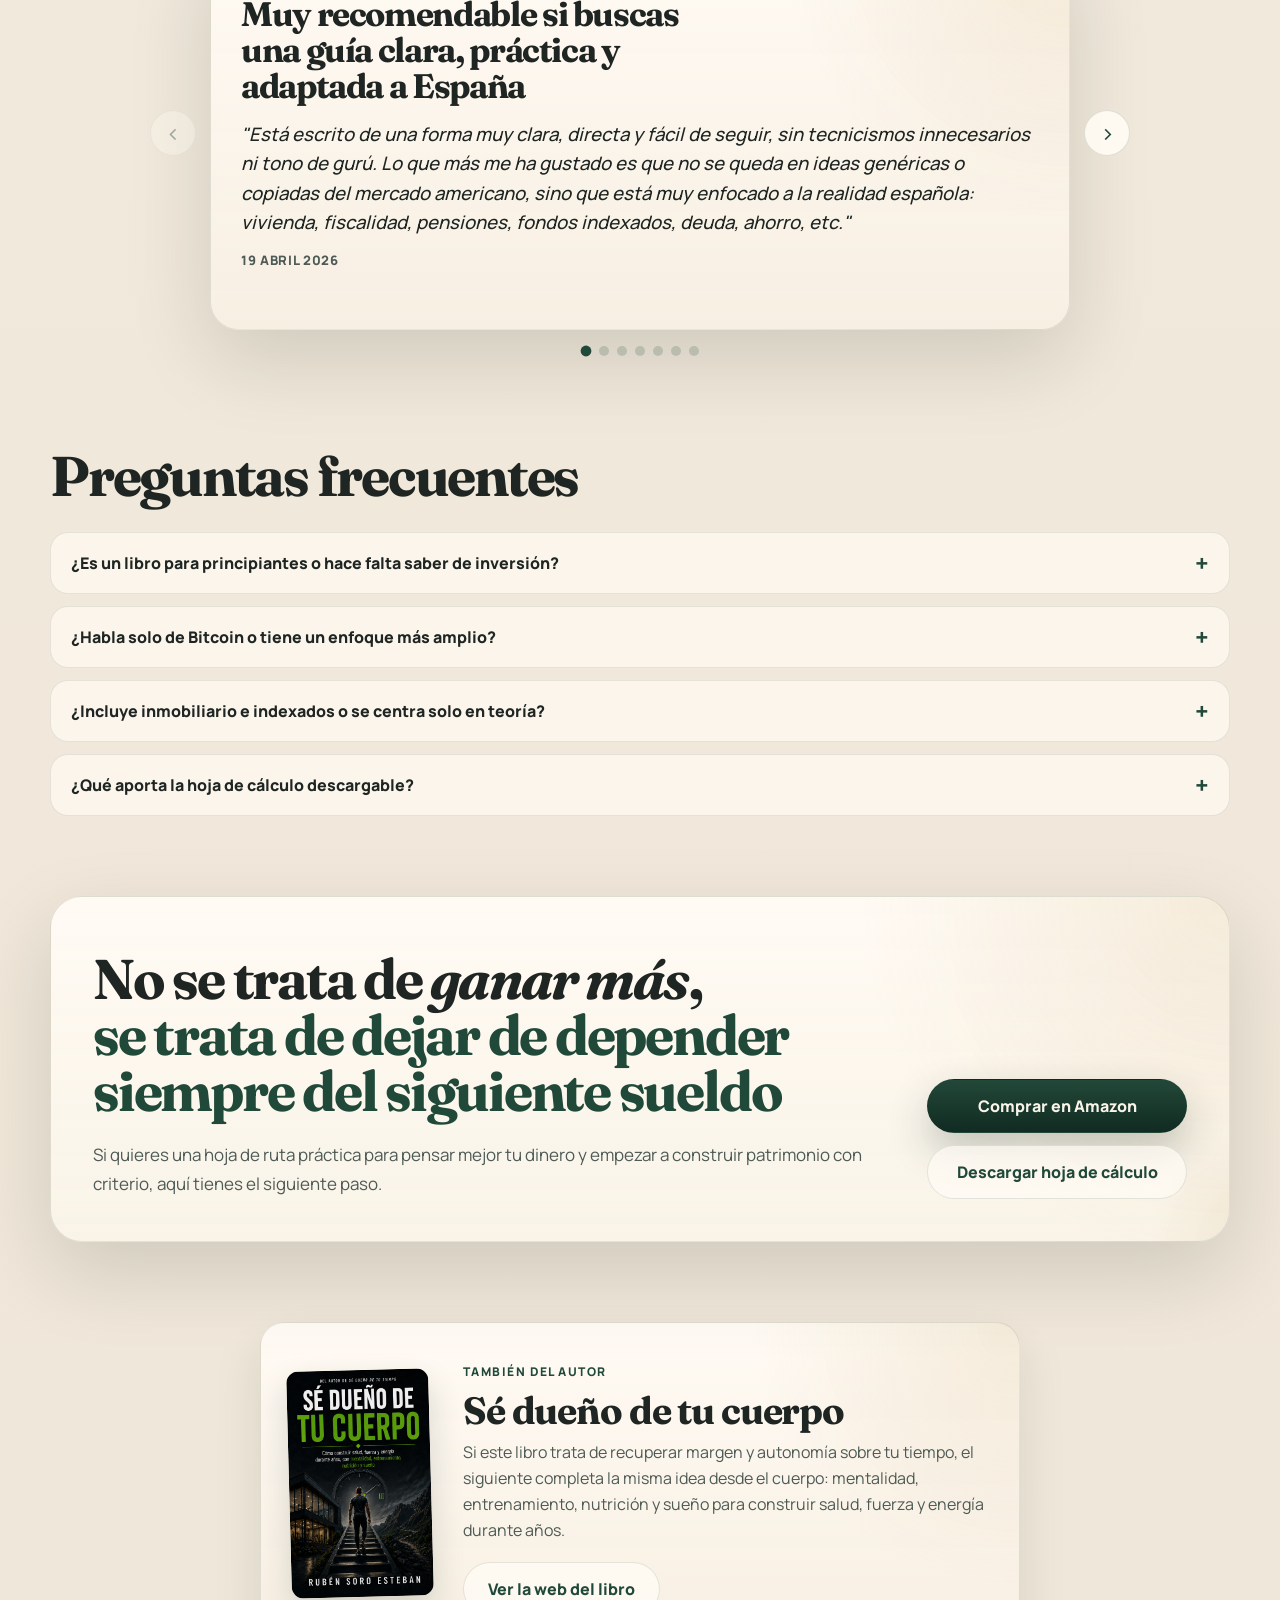
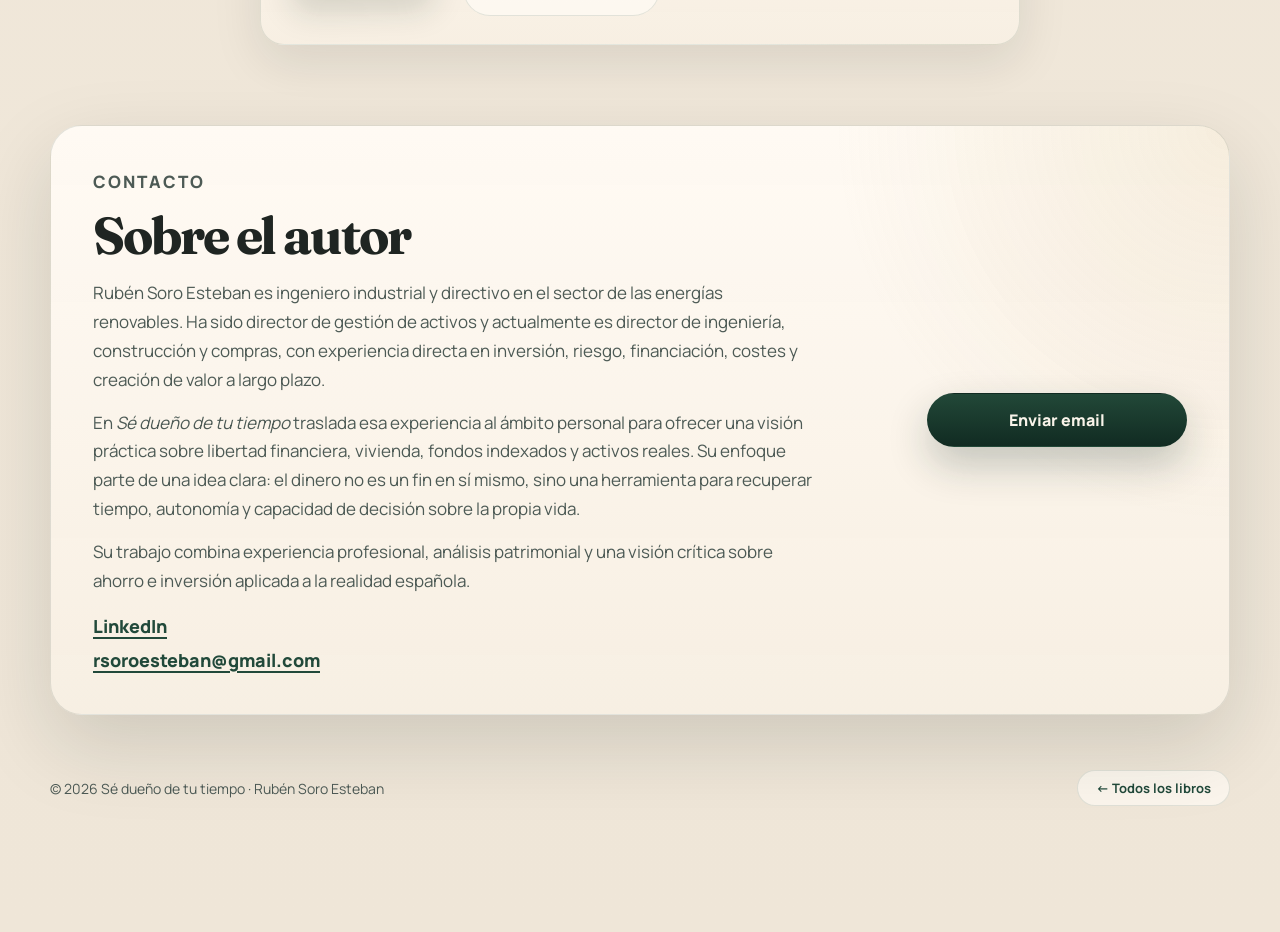
==== commit 69d43f25: "Añade descarga de la app de Android junto a la calculadora Excel Enlace a la app Android en Google D" ====
--- a/index.html
+++ b/index.html
@@ -234,19 +234,29 @@
 
             <article class="resource-card">
               <p class="section-label">Herramienta práctica</p>
-              <h3 id="toolkit-title">Llévate también la hoja de cálculo</h3>
+              <h3 id="toolkit-title">Llévate también la calculadora</h3>
               <p id="toolkit-text">
                 Un recurso descargable para llevar las ideas del libro a números,
                 escenarios y decisiones más concretas.
               </p>
-              <a
-                class="button button-secondary"
-                data-role="download-link"
-                href="assets/Calculadora.xlsx"
-                download
-              >
-                Descargar hoja de cálculo
-              </a>
+              <div class="resource-actions">
+                <a
+                  class="button button-primary"
+                  href="https://drive.google.com/file/d/17hr4lD9b17loOZgSNKeo1AwPjThspwOu/view?usp=drive_link"
+                  target="_blank"
+                  rel="noreferrer"
+                >
+                  Descargar app Android (calculadora del libro)
+                </a>
+                <a
+                  class="button button-secondary"
+                  data-role="download-link"
+                  href="assets/Calculadora.xlsx?v=20260611"
+                  download
+                >
+                  Descargar hoja de cálculo
+                </a>
+              </div>
             </article>
           </div>
         </div>
@@ -354,7 +364,7 @@
               <a
                 class="button button-secondary"
                 data-role="download-link"
-                href="assets/Calculadora.xlsx"
+                href="assets/Calculadora.xlsx?v=20260611"
                 download
               >
                 Descargar hoja de cálculo
@@ -483,7 +493,7 @@
       <a
         class="button button-secondary"
         data-role="download-link"
-        href="assets/Calculadora.xlsx"
+        href="assets/Calculadora.xlsx?v=20260611"
         download
       >
         Excel
@@ -491,6 +501,6 @@
     </div>
 
     <script type="application/ld+json" id="book-schema"></script>
-    <script type="module" src="script.js?v=20260531-2"></script>
+    <script type="module" src="script.js?v=20260621-1"></script>
   </body>
 </html>
--- a/style.css
+++ b/style.css
@@ -897,6 +897,17 @@
   margin-top: 20px;
 }
 
+.resource-actions {
+  display: flex;
+  flex-direction: column;
+  gap: 12px;
+  margin-top: 20px;
+}
+
+.resource-actions .button {
+  margin-top: 0;
+}
+
 .related-book {
   display: grid;
   grid-template-columns: minmax(96px, 142px) minmax(0, 1fr);
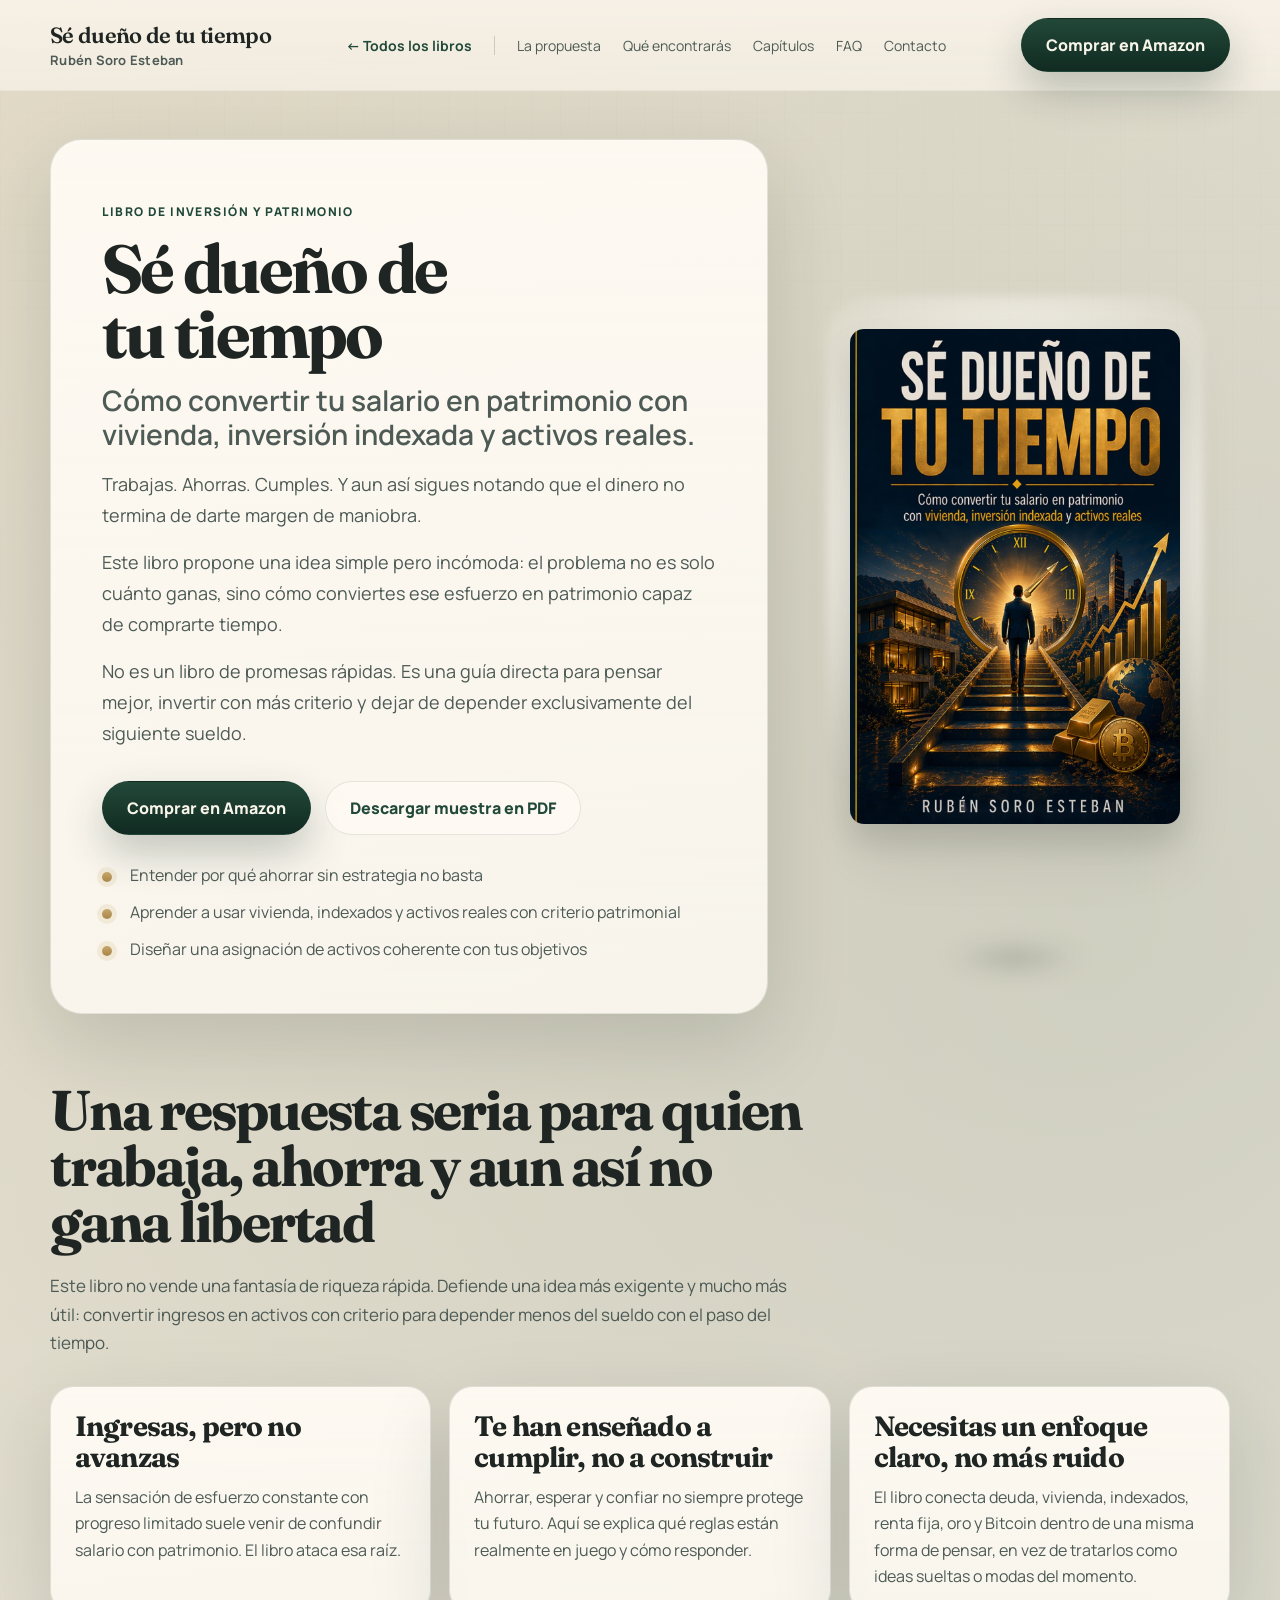
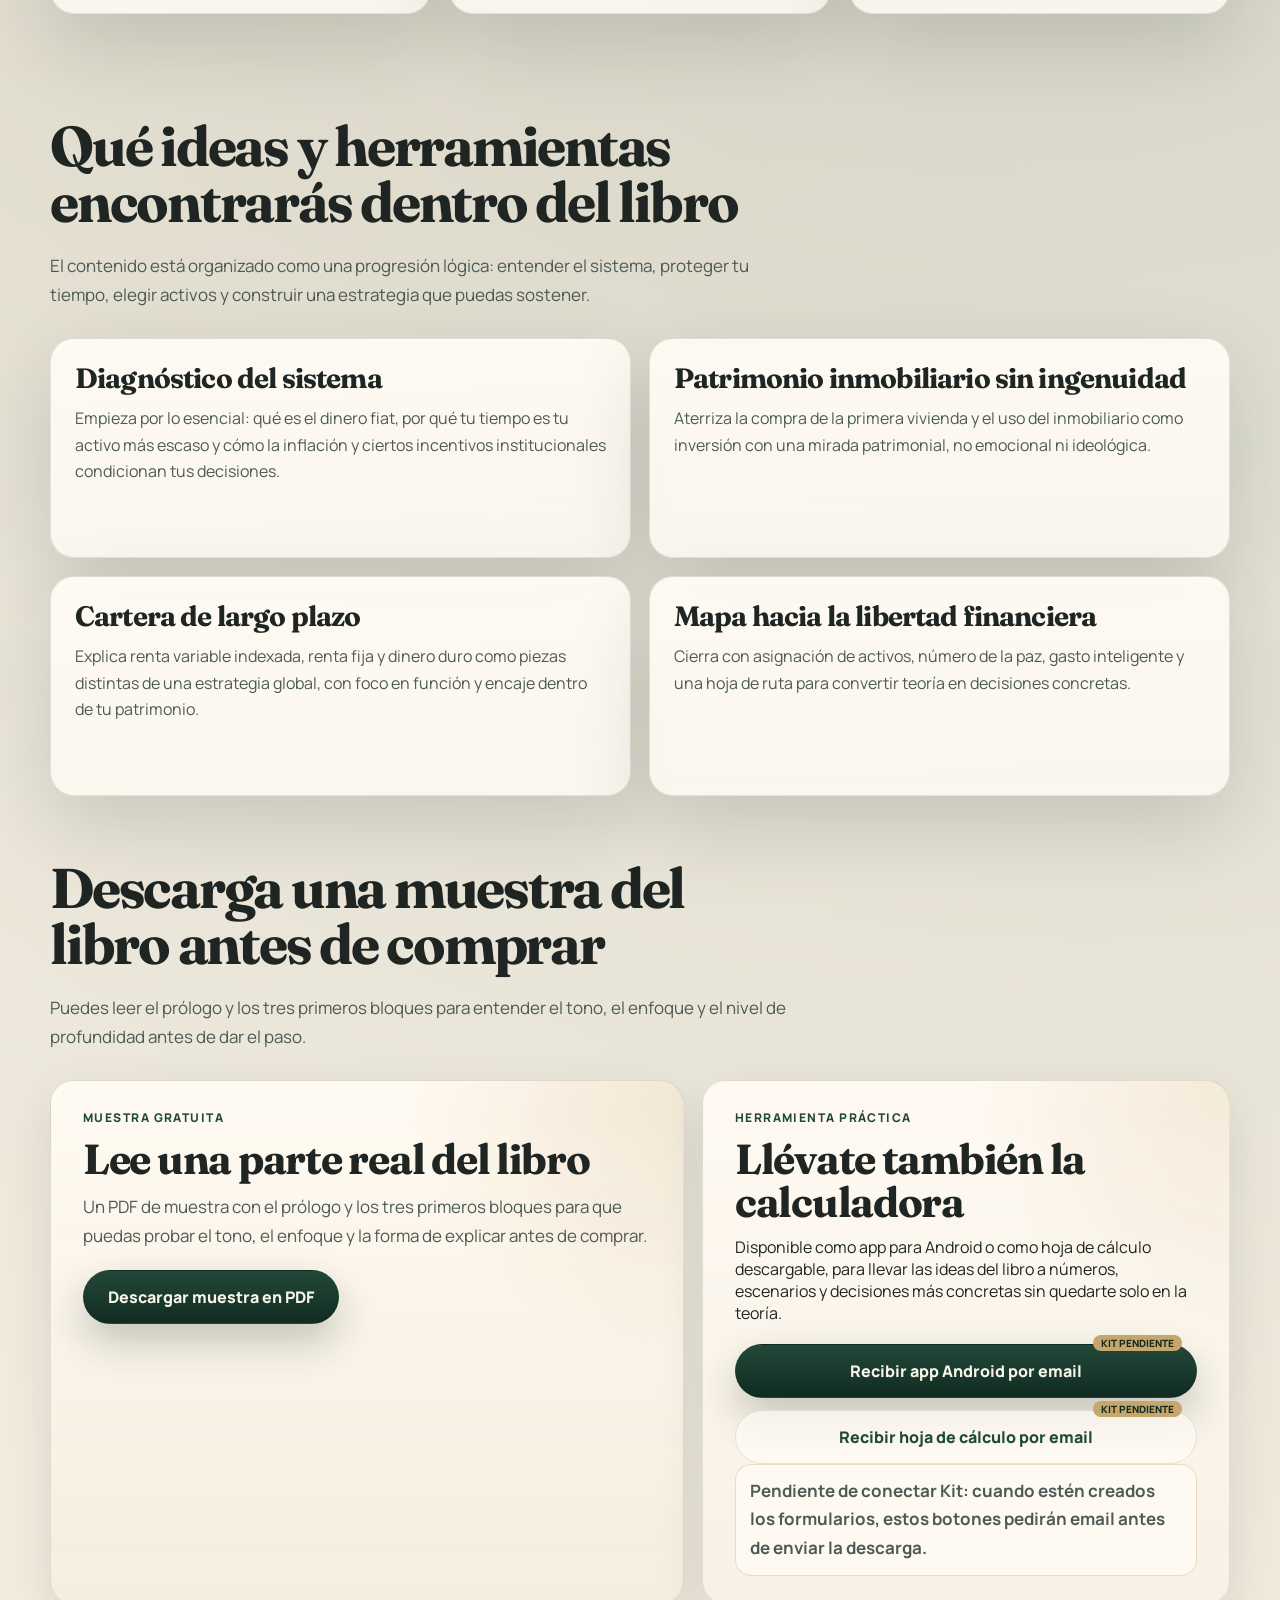
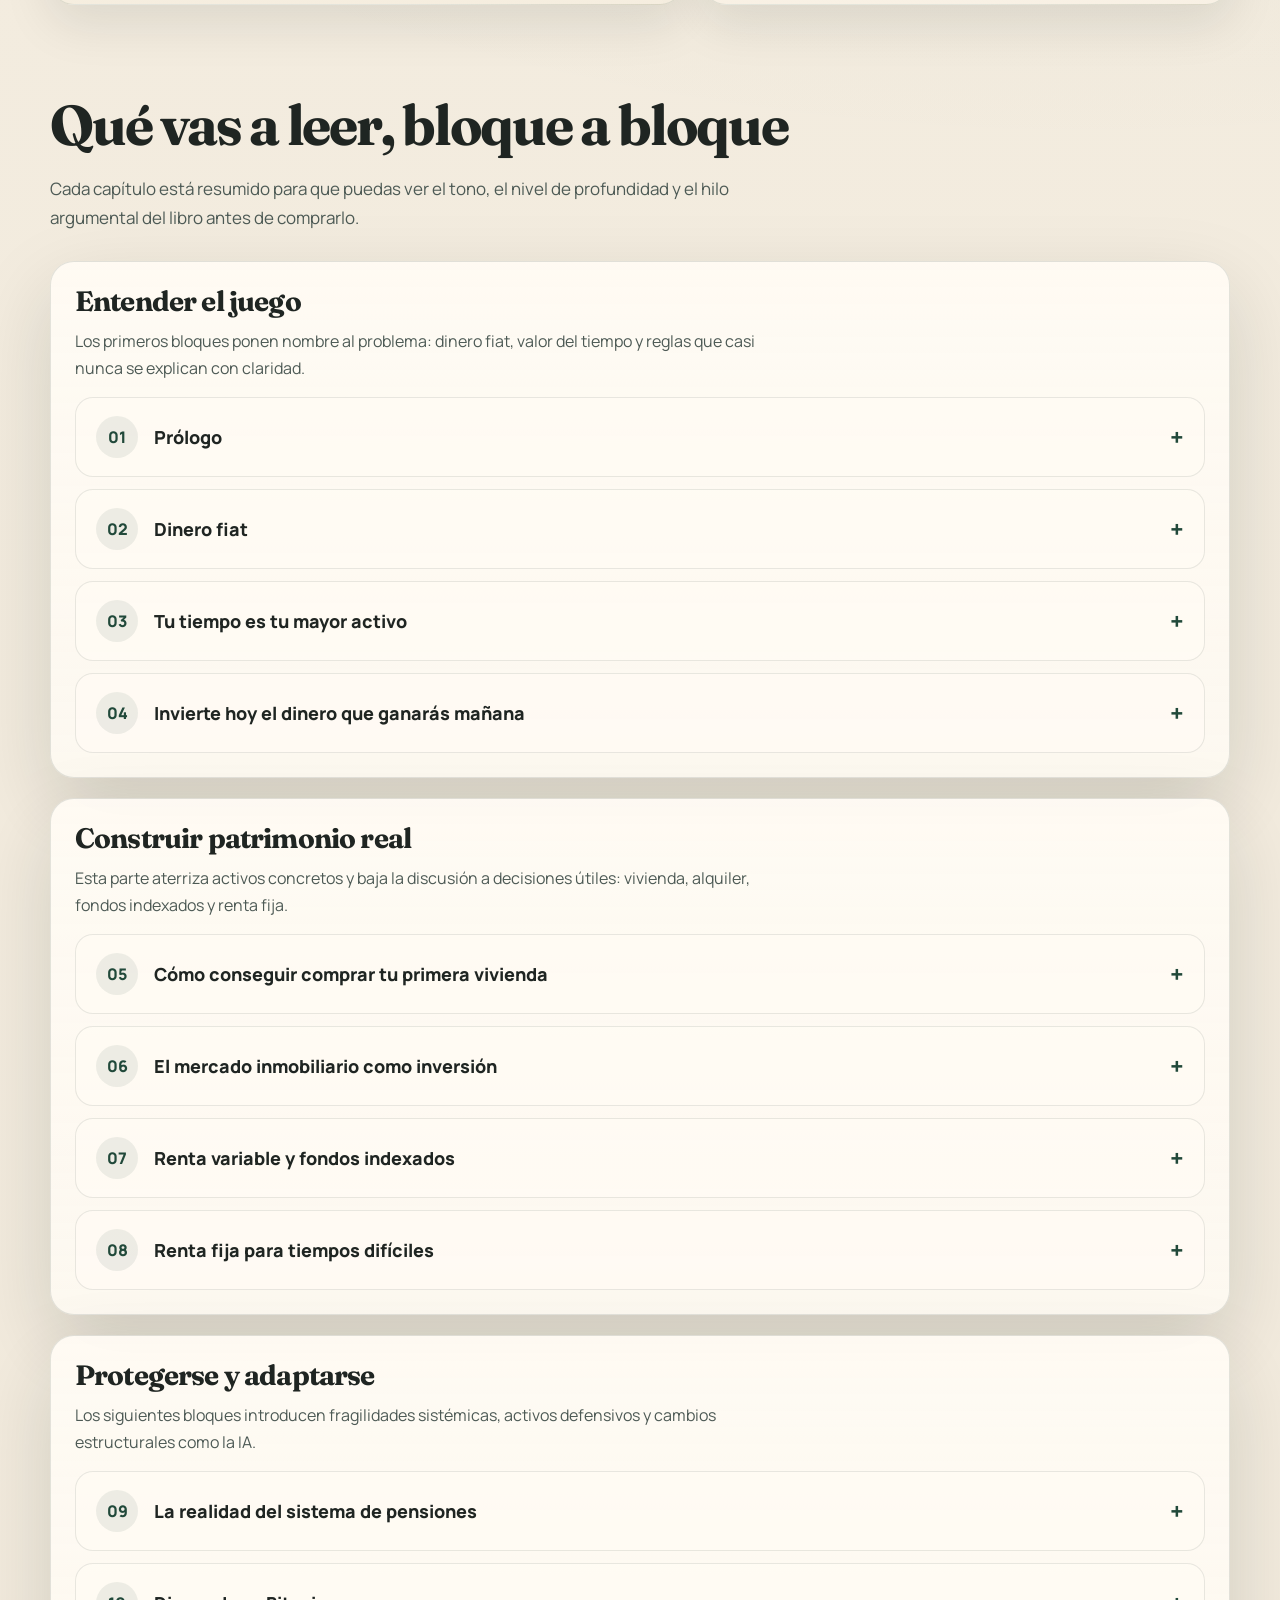
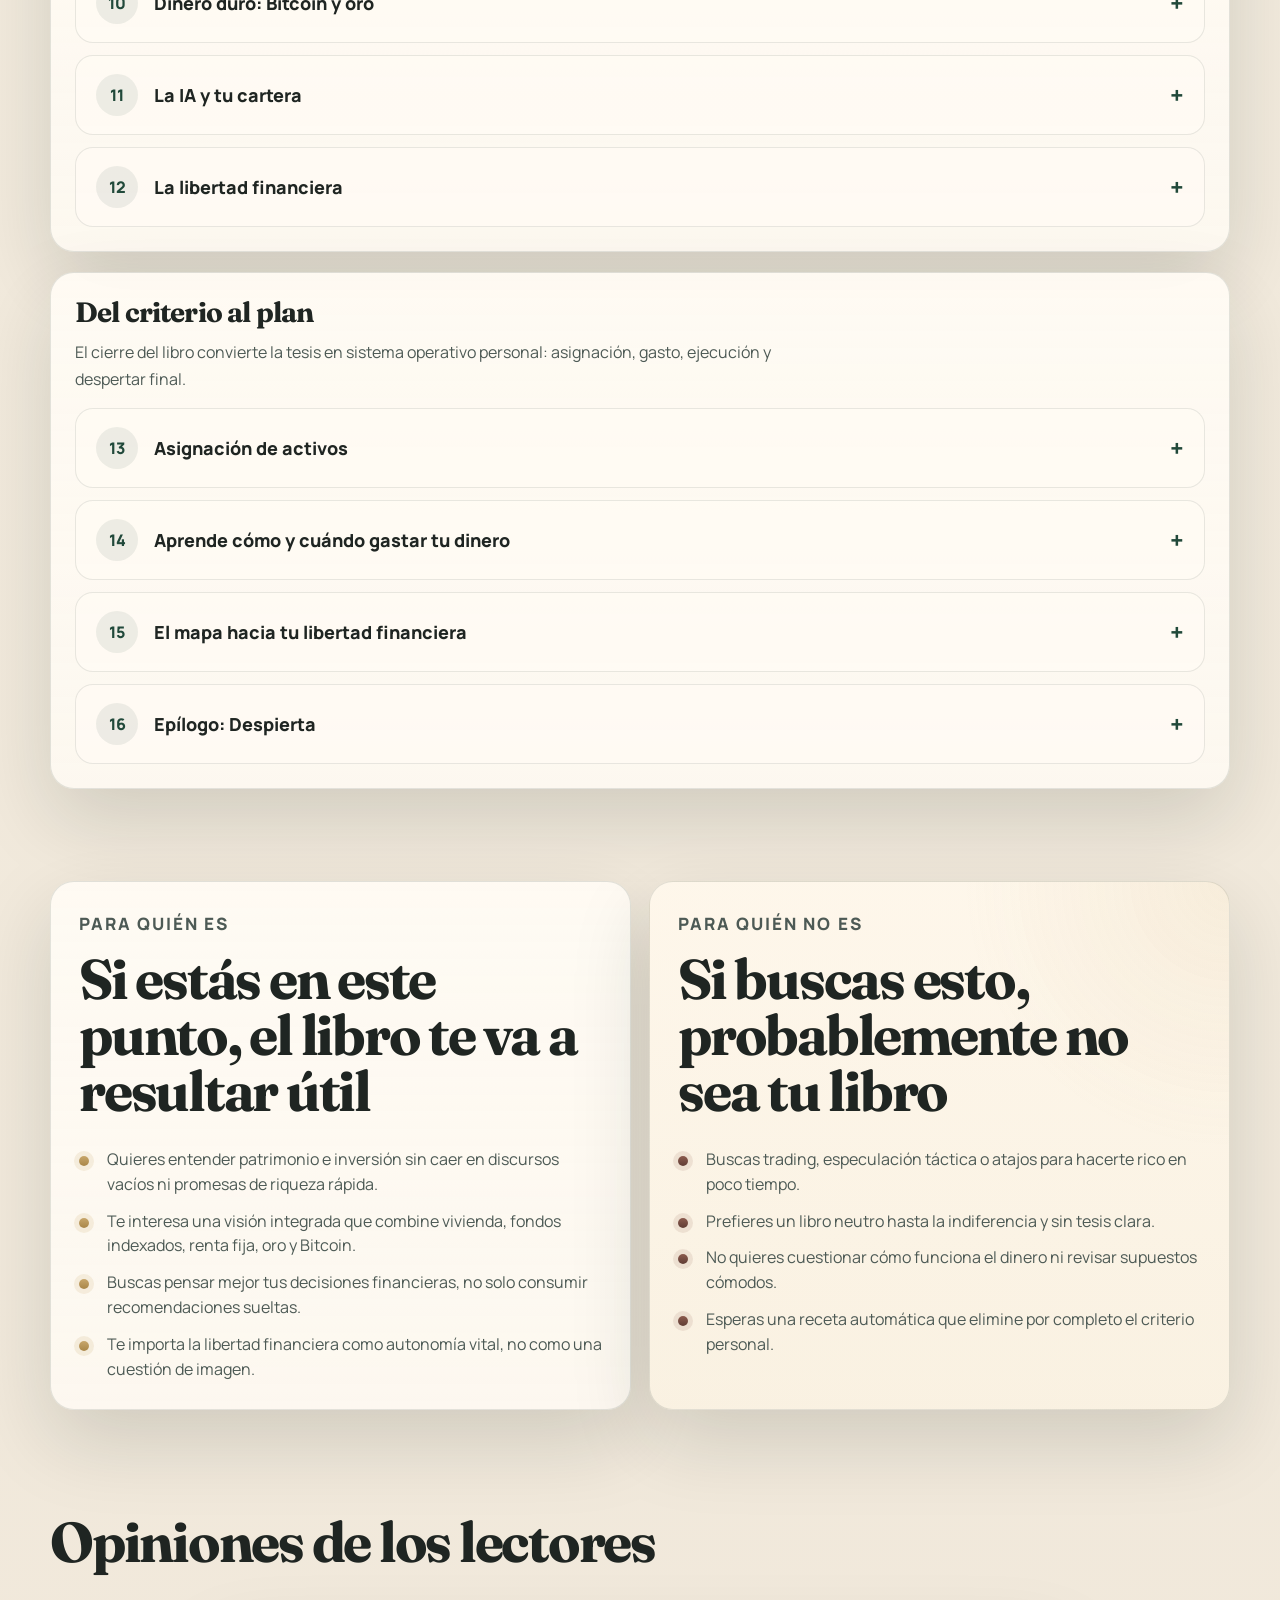
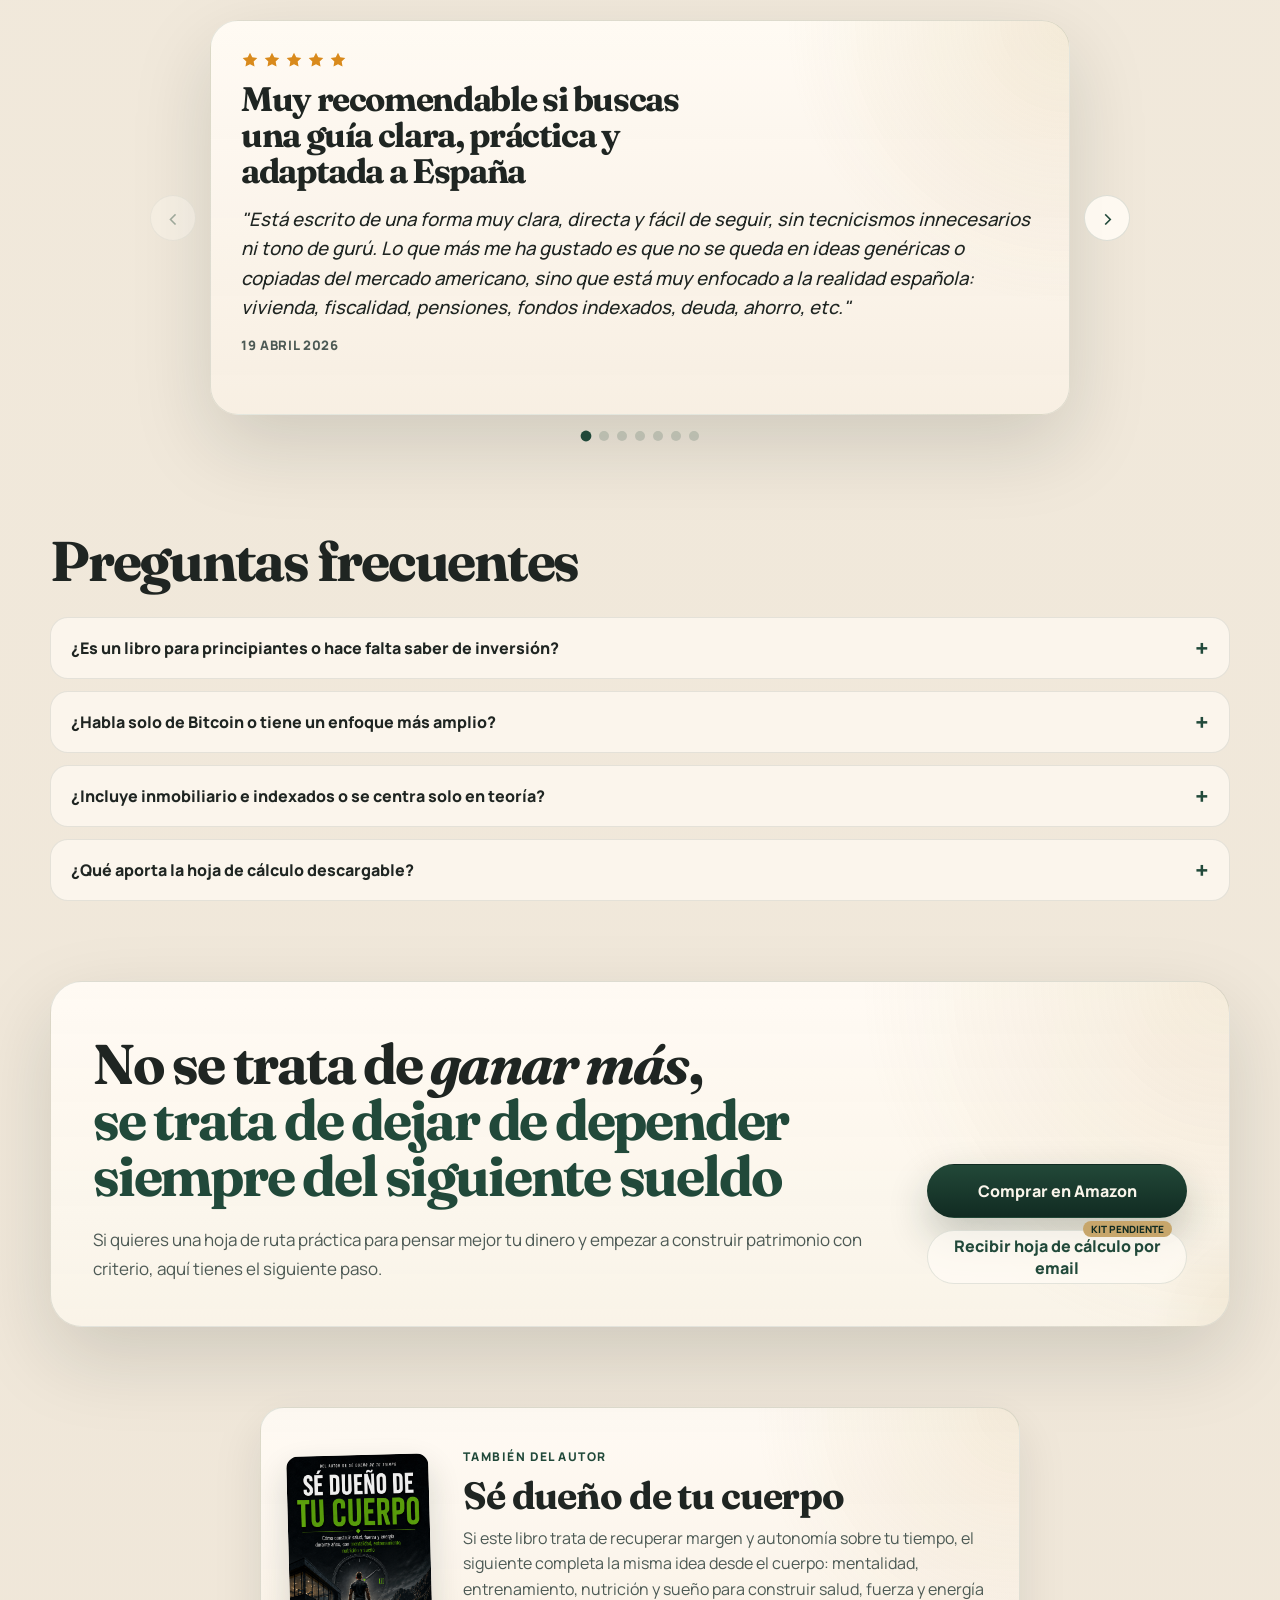
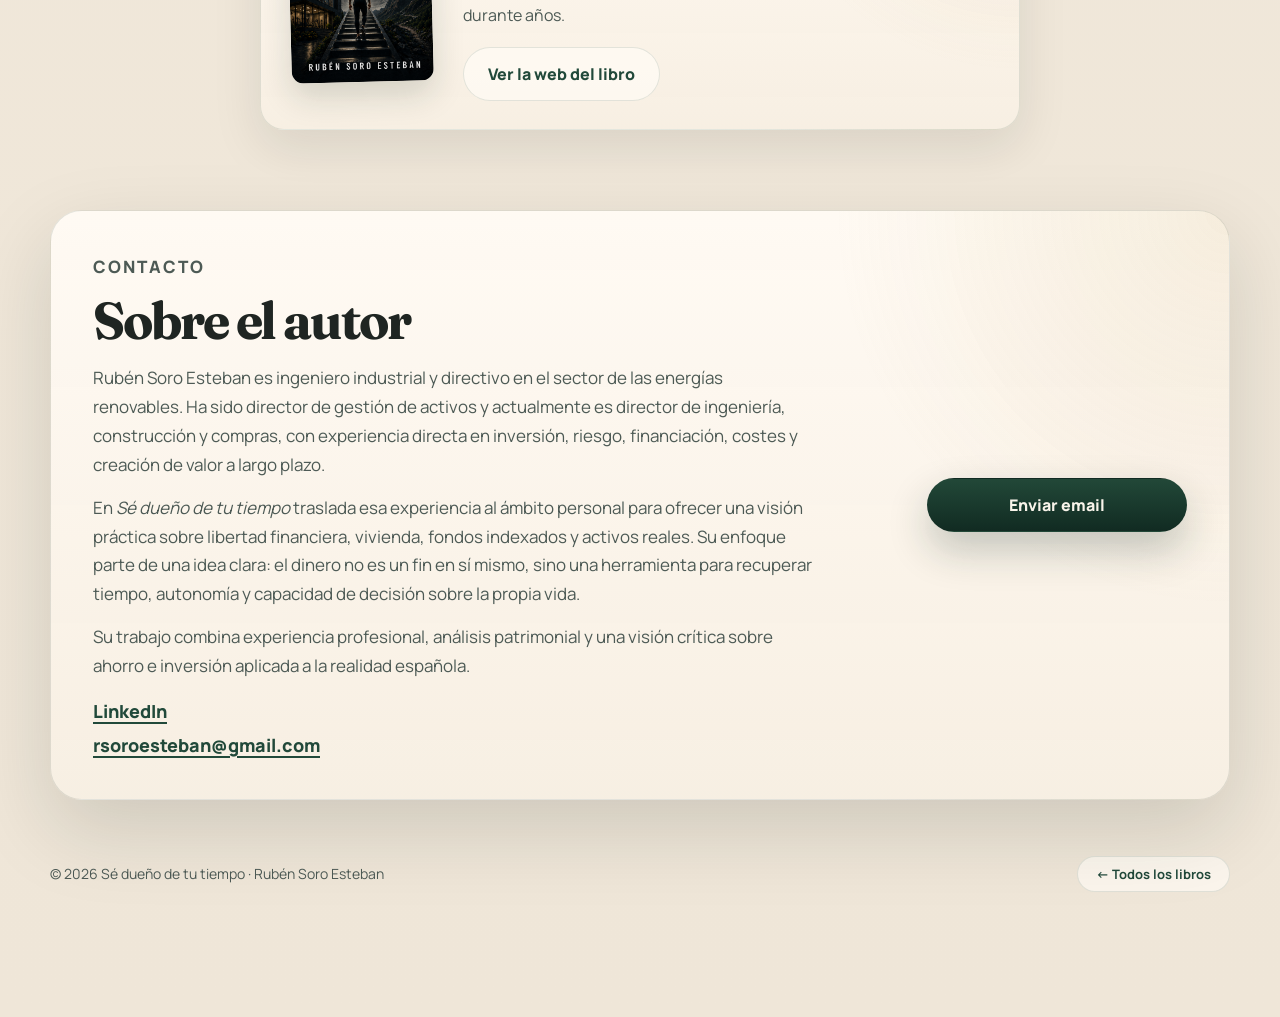
==== commit 976204e1: "Load Kit download capture assets" ====
--- a/index.html
+++ b/index.html
@@ -41,6 +41,7 @@
       rel="stylesheet"
     />
     <link rel="stylesheet" href="style.css?v=20260604-2" />
+    <link rel="stylesheet" href="kit-downloads.css?v=20260626-1" />
   </head>
   <body>
     <div class="page-bg" aria-hidden="true"></div>
@@ -502,5 +503,6 @@
 
     <script type="application/ld+json" id="book-schema"></script>
     <script type="module" src="script.js?v=20260621-1"></script>
+    <script type="module" src="kit-downloads.js?v=20260626-1"></script>
   </body>
-</html>
+</html>
--- a/kit-downloads.css
+++ b/kit-downloads.css
@@ -0,0 +1,38 @@
+.kit-download-note {
+  margin: 16px 0 0;
+  color: var(--text-muted);
+  font-size: 14px;
+  line-height: 1.55;
+}
+
+.kit-download-note-pending {
+  padding: 12px 14px;
+  border: 1px solid rgba(199, 166, 107, 0.34);
+  border-radius: 16px;
+  background: rgba(255, 251, 244, 0.72);
+  color: var(--accent);
+  font-weight: 700;
+}
+
+.button.is-kit-pending {
+  position: relative;
+}
+
+.button.is-kit-pending::after {
+  content: "Kit pendiente";
+  position: absolute;
+  top: -10px;
+  right: 14px;
+  padding: 3px 8px;
+  border-radius: 999px;
+  background: var(--accent-soft);
+  color: var(--accent-strong);
+  font-size: 10px;
+  line-height: 1;
+  font-weight: 800;
+  text-transform: uppercase;
+}
+
+.mobile-cta .button.is-kit-pending::after {
+  display: none;
+}
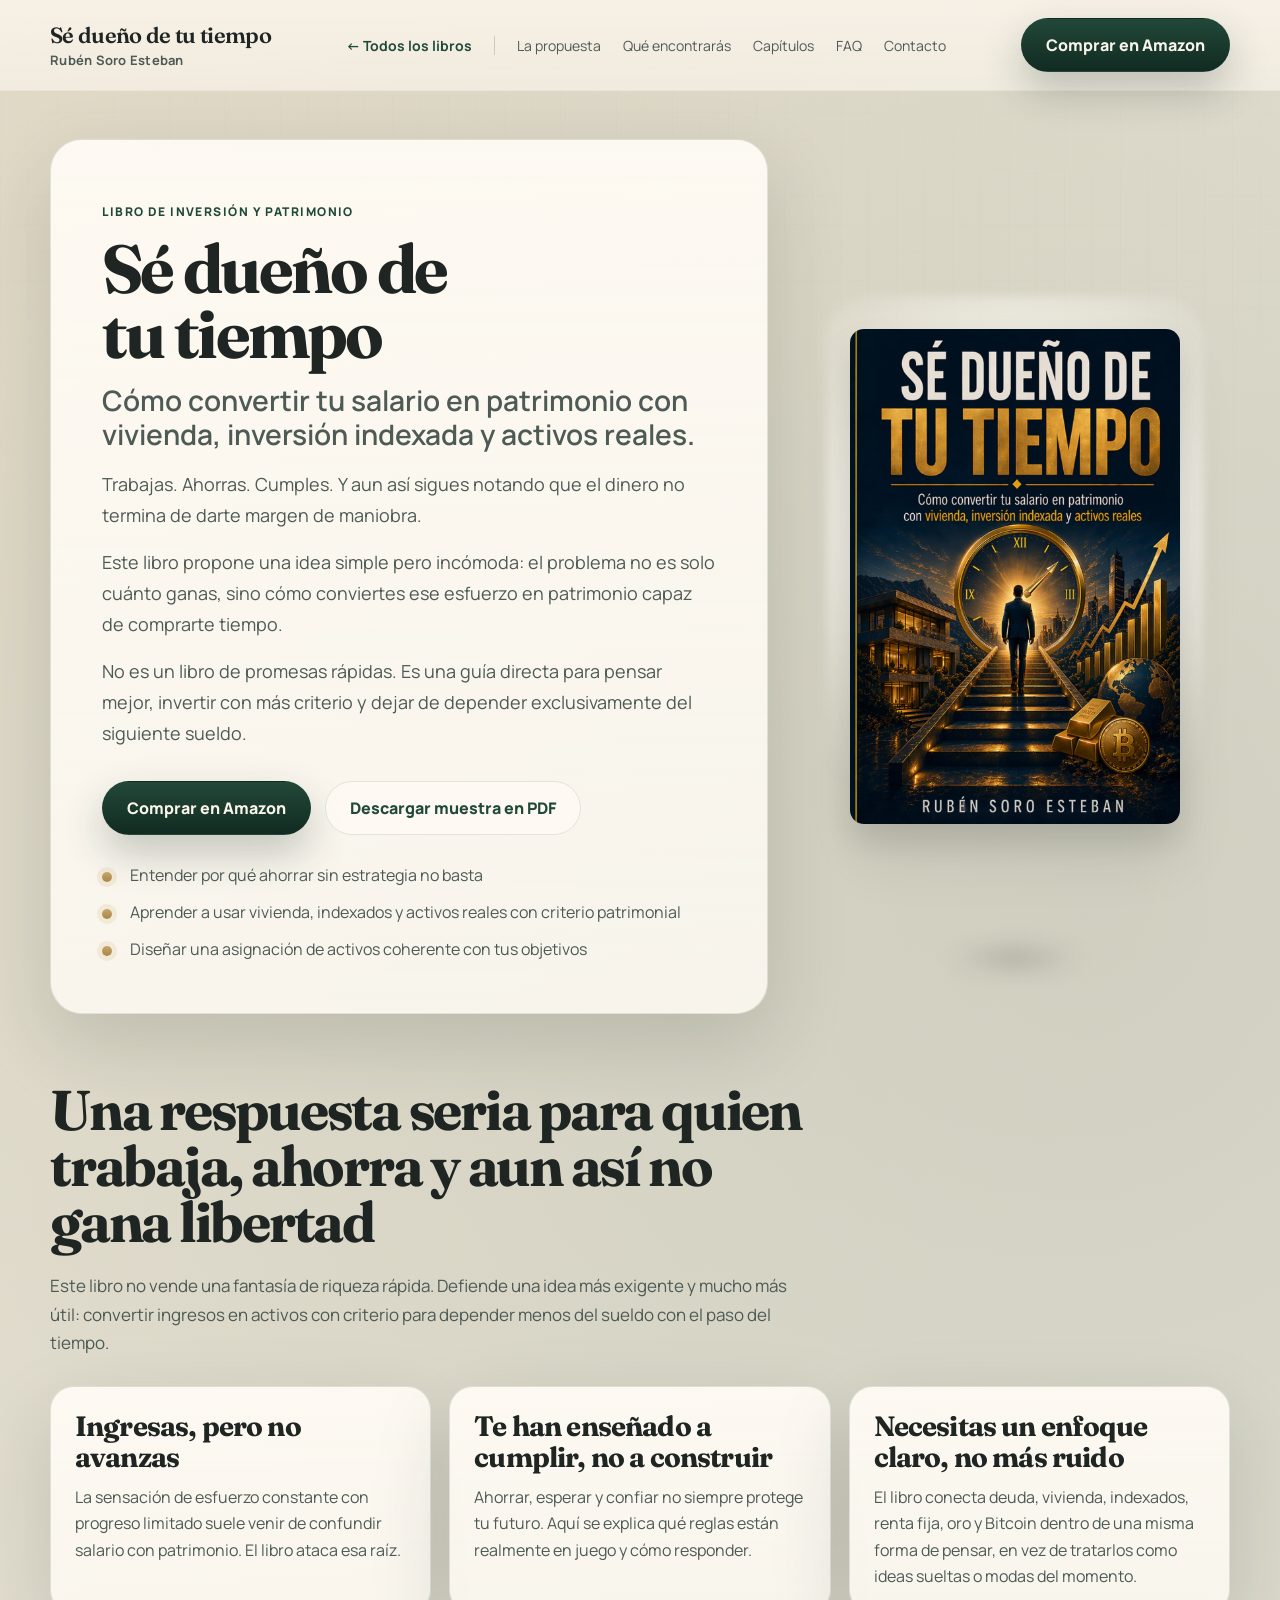
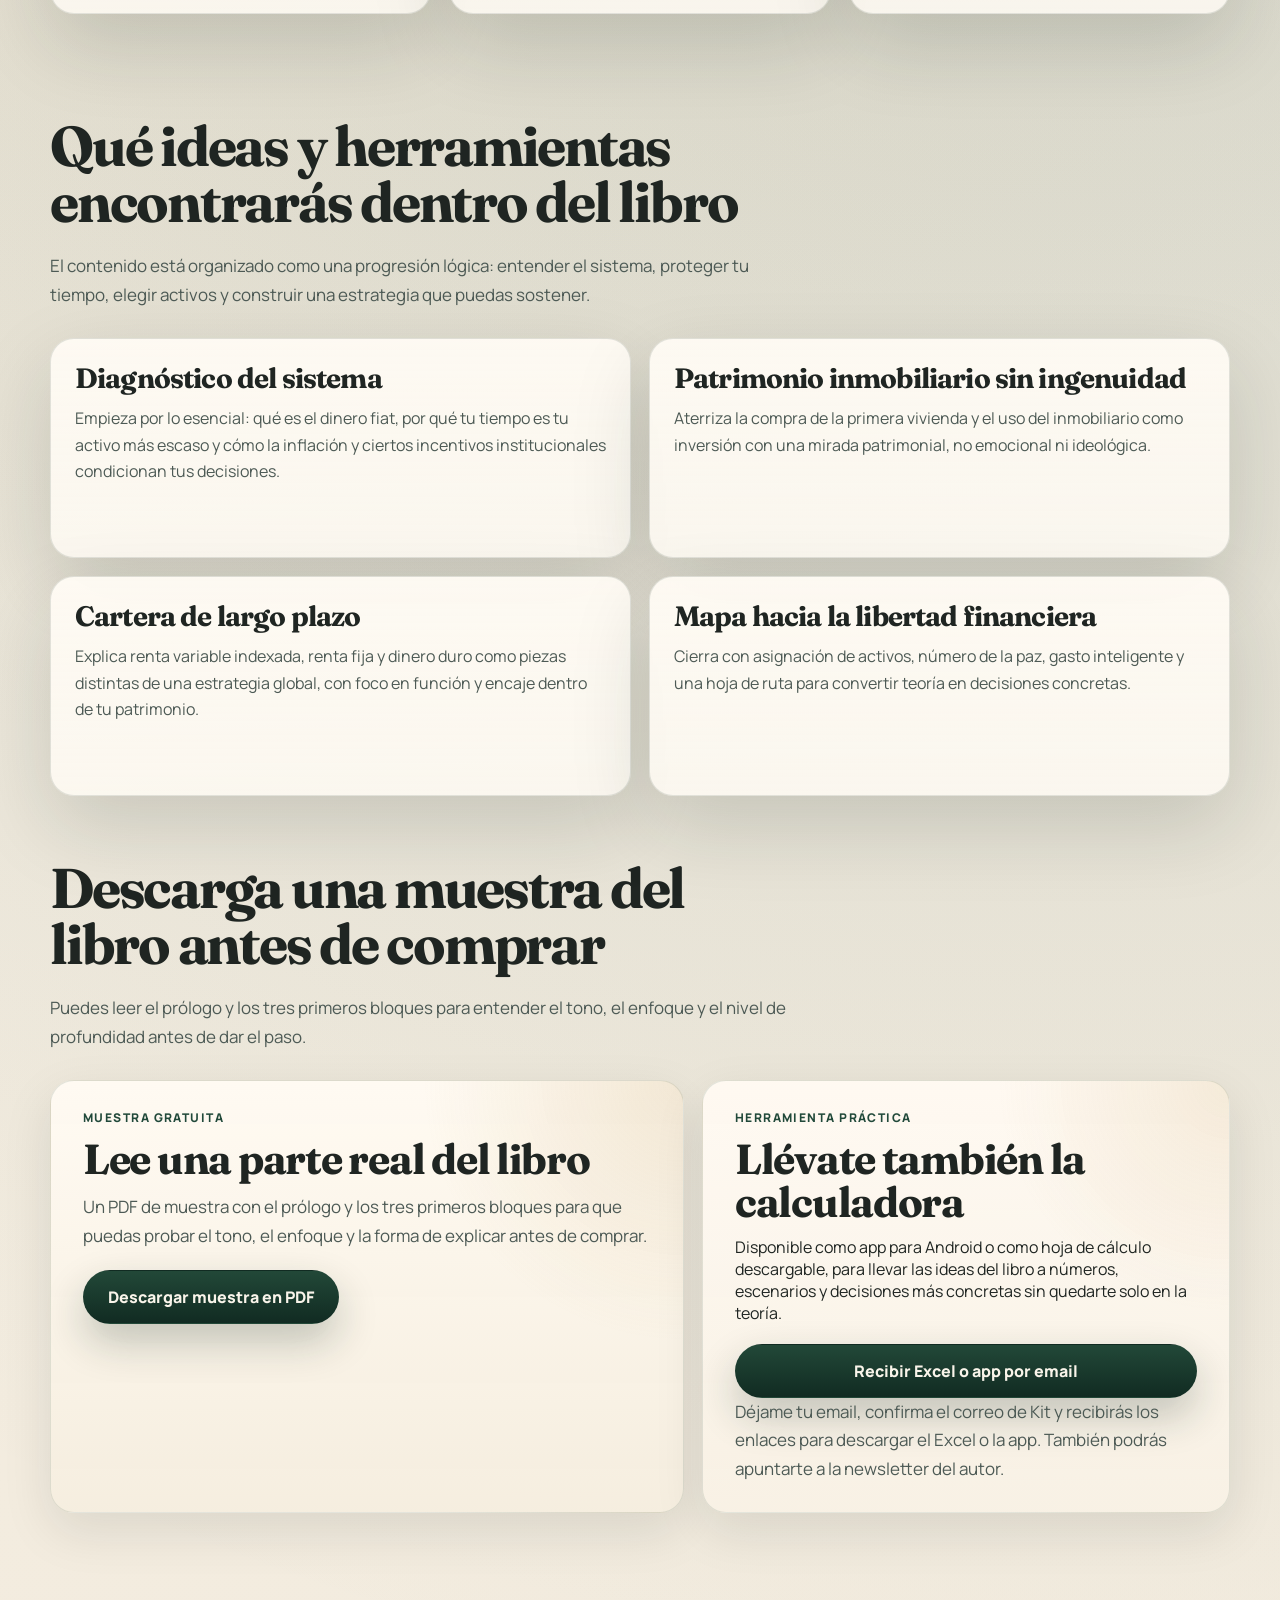
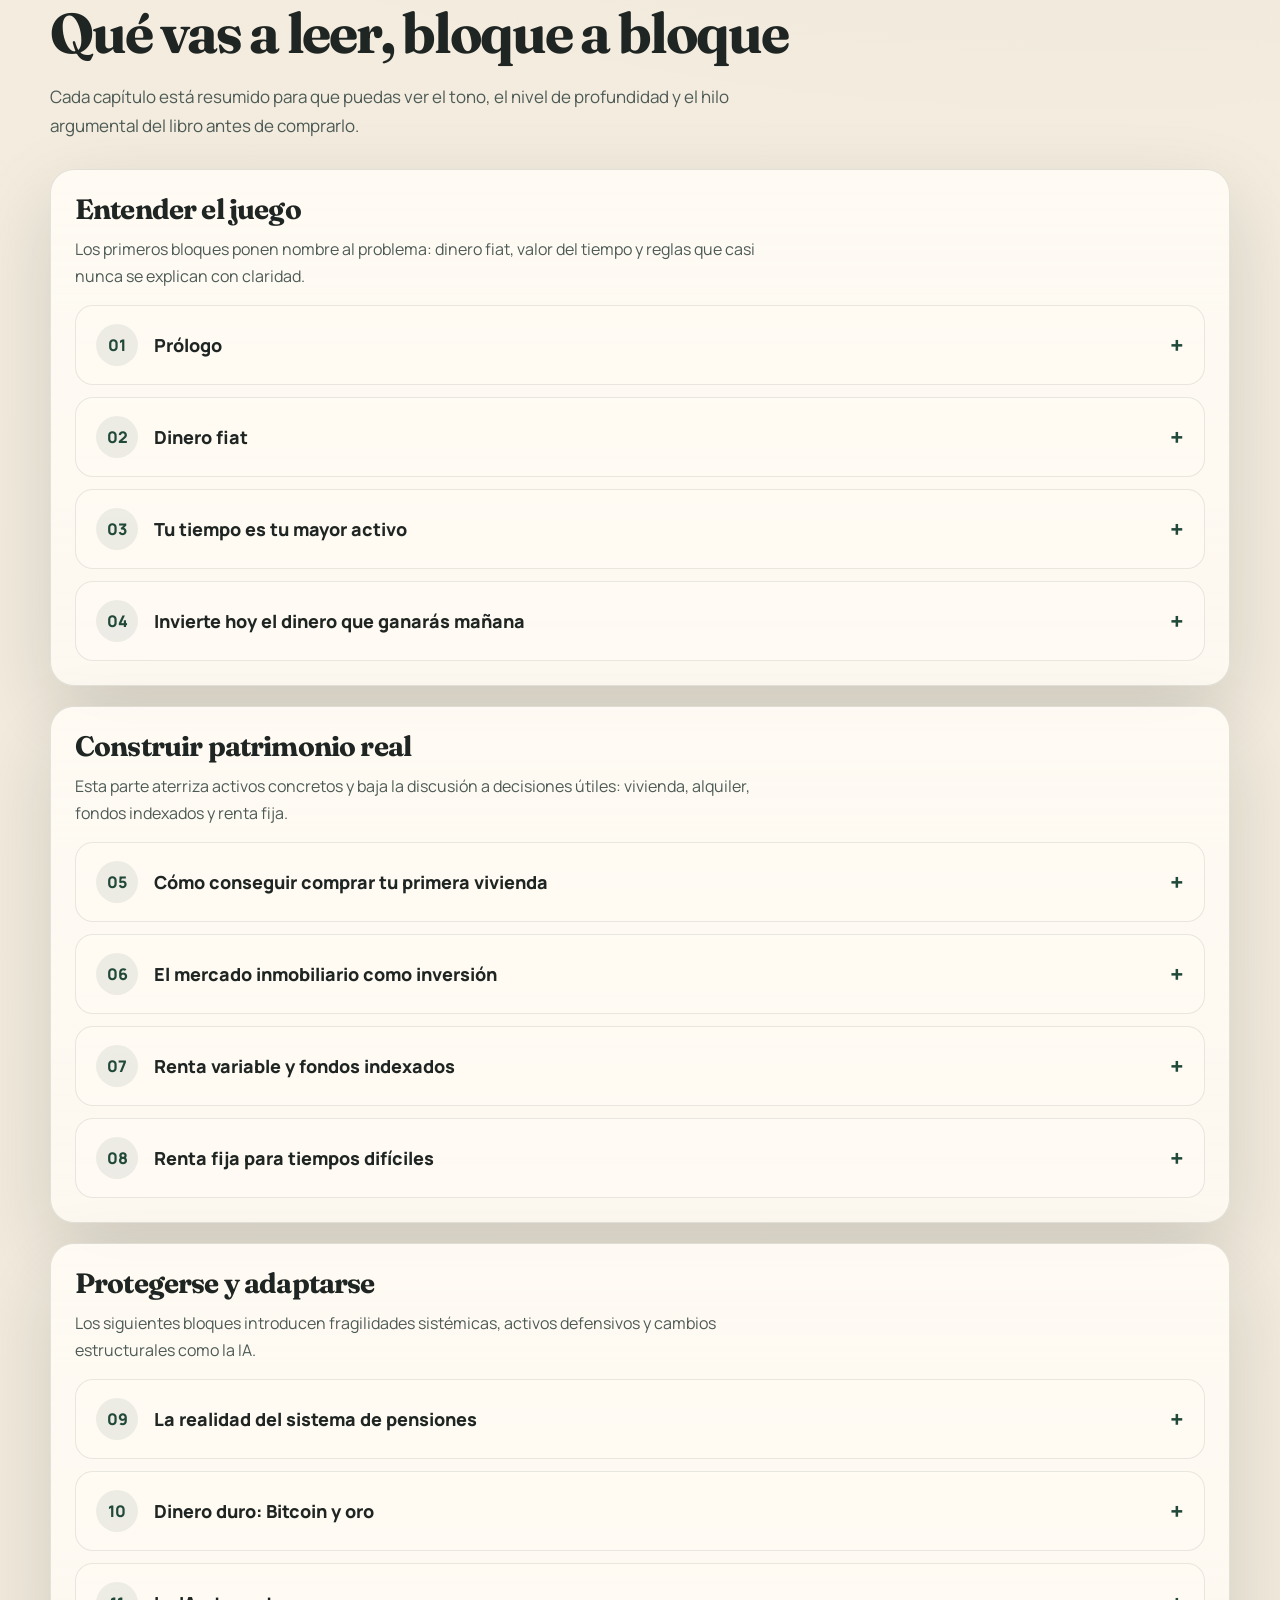
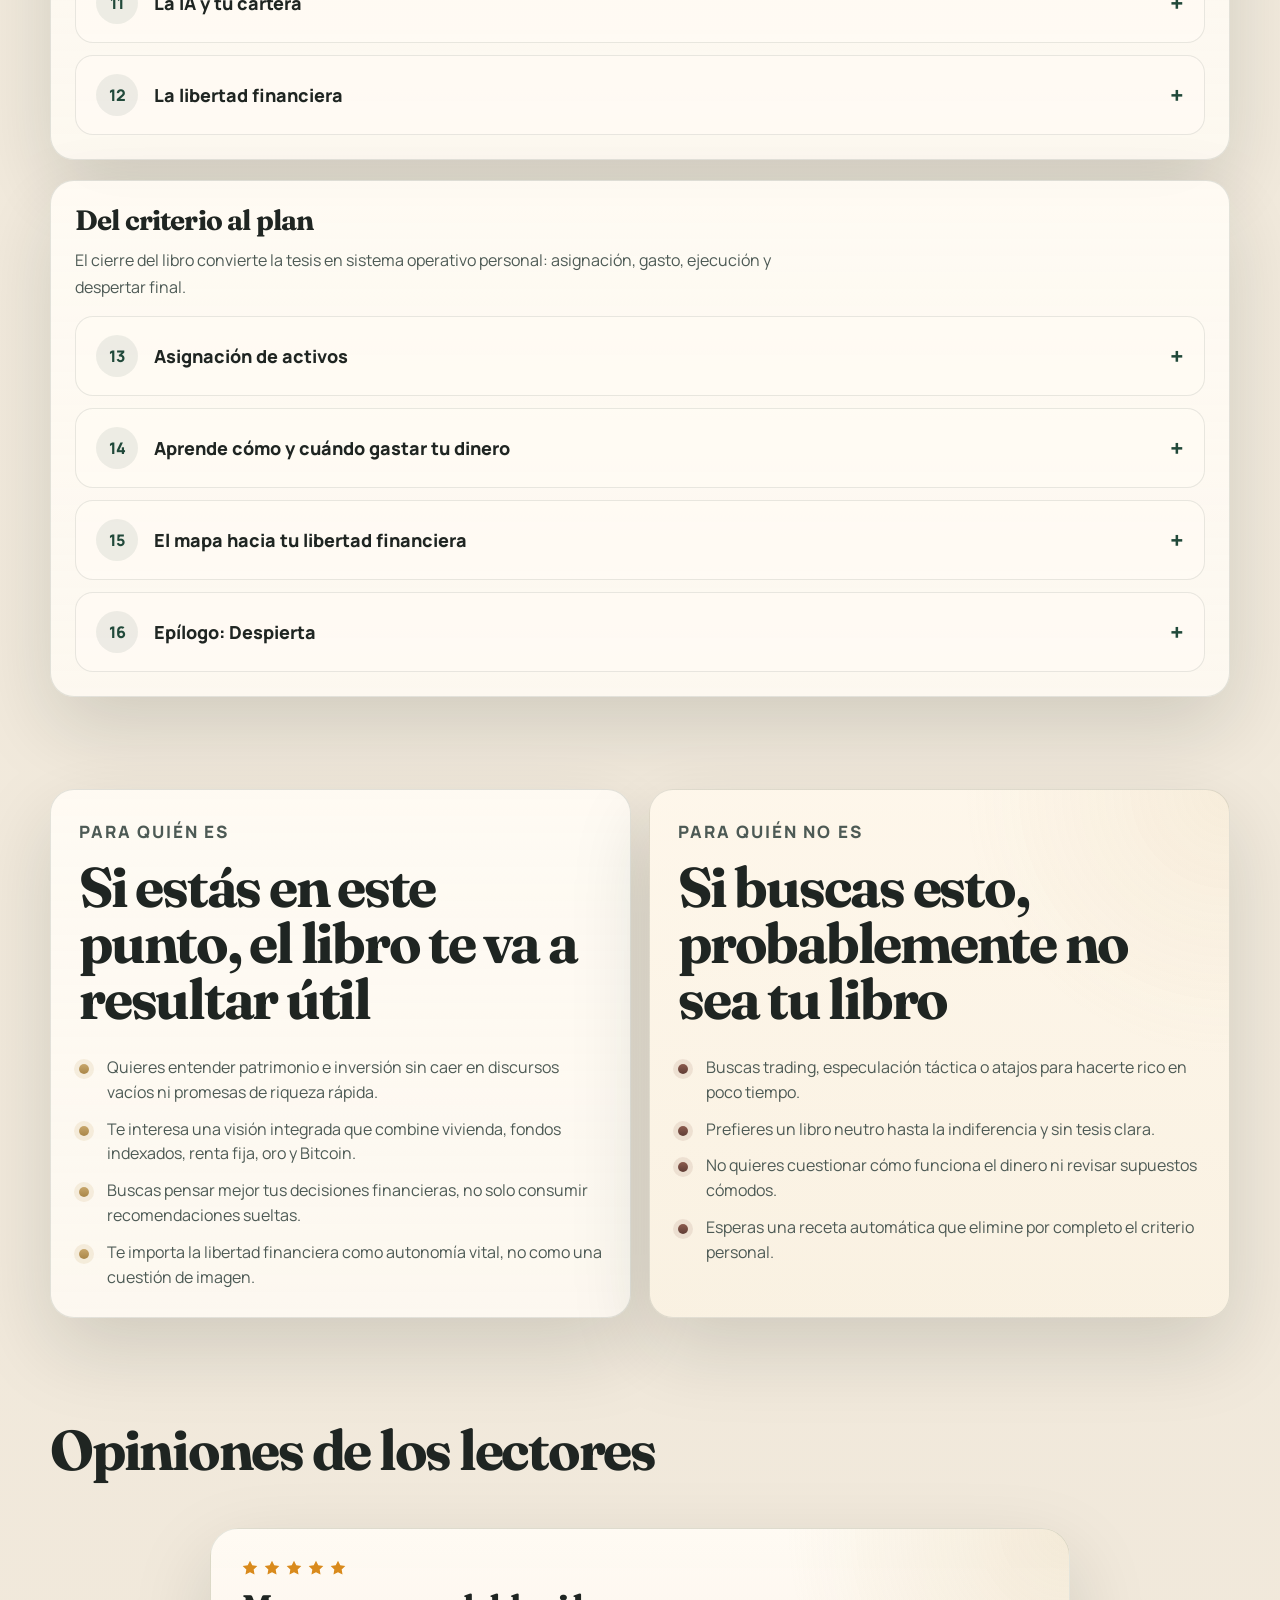
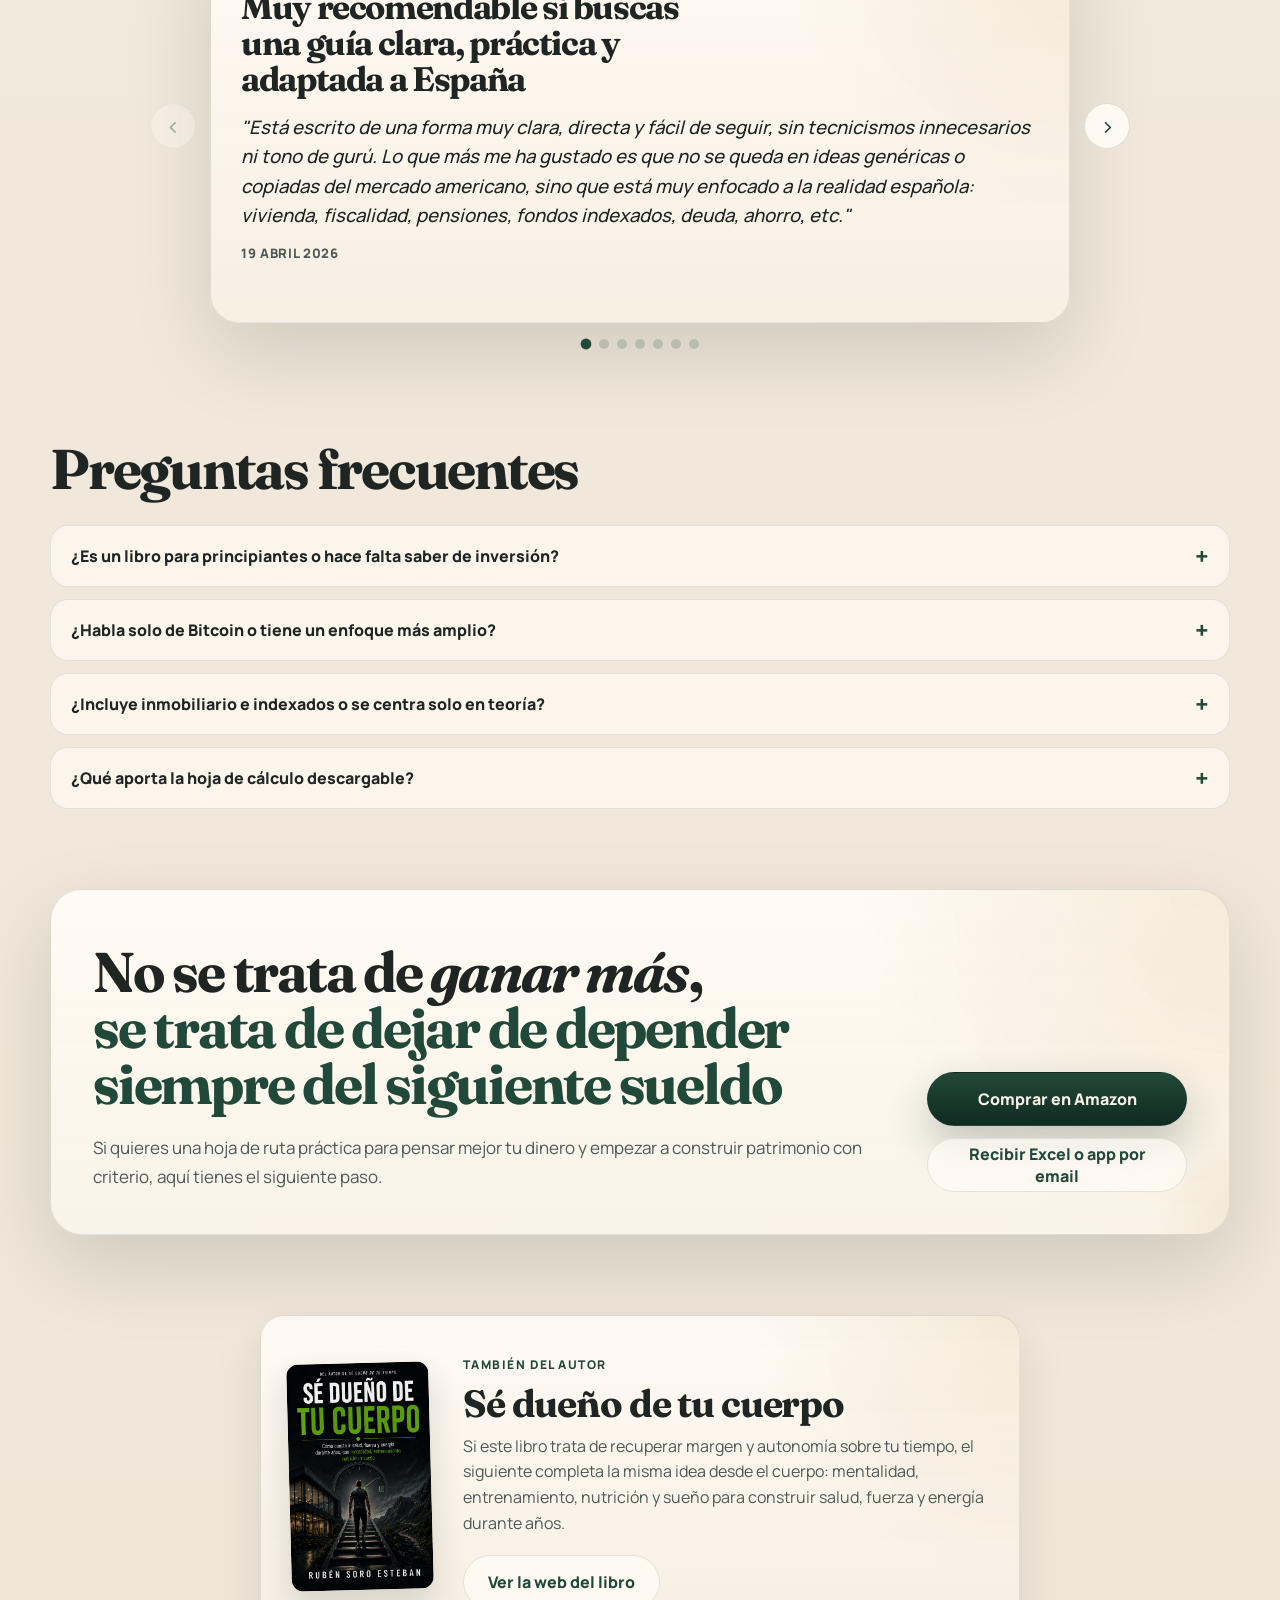
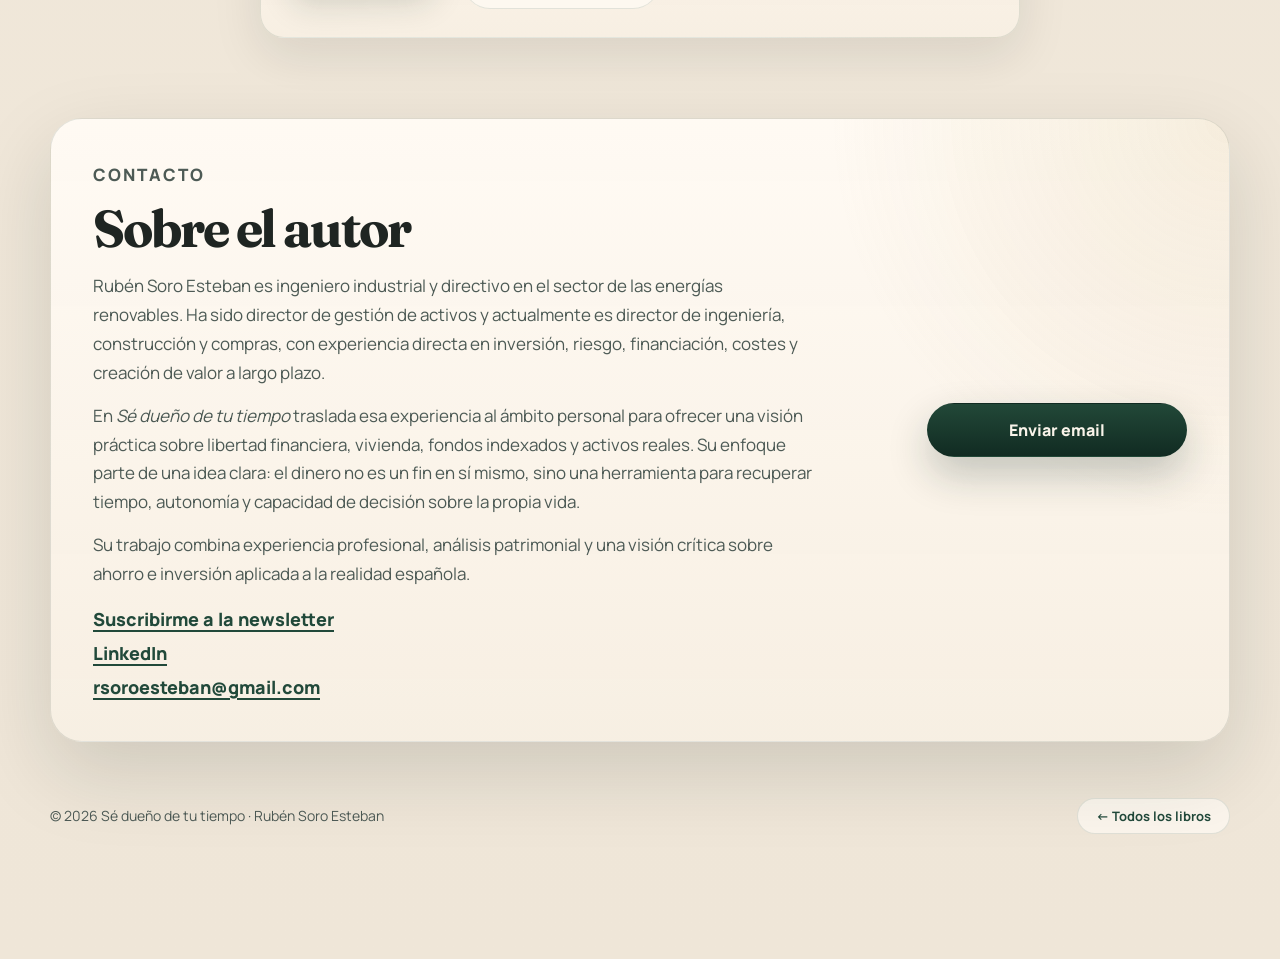
==== commit 4b08907c: "Remove duplicate Kit download button" ====
--- a/index.html
+++ b/index.html
@@ -248,14 +248,6 @@
                   rel="noreferrer"
                 >
                   Descargar app Android (calculadora del libro)
-                </a>
-                <a
-                  class="button button-secondary"
-                  data-role="download-link"
-                  href="assets/Calculadora.xlsx?v=20260611"
-                  download
-                >
-                  Descargar hoja de cálculo
                 </a>
               </div>
             </article>
